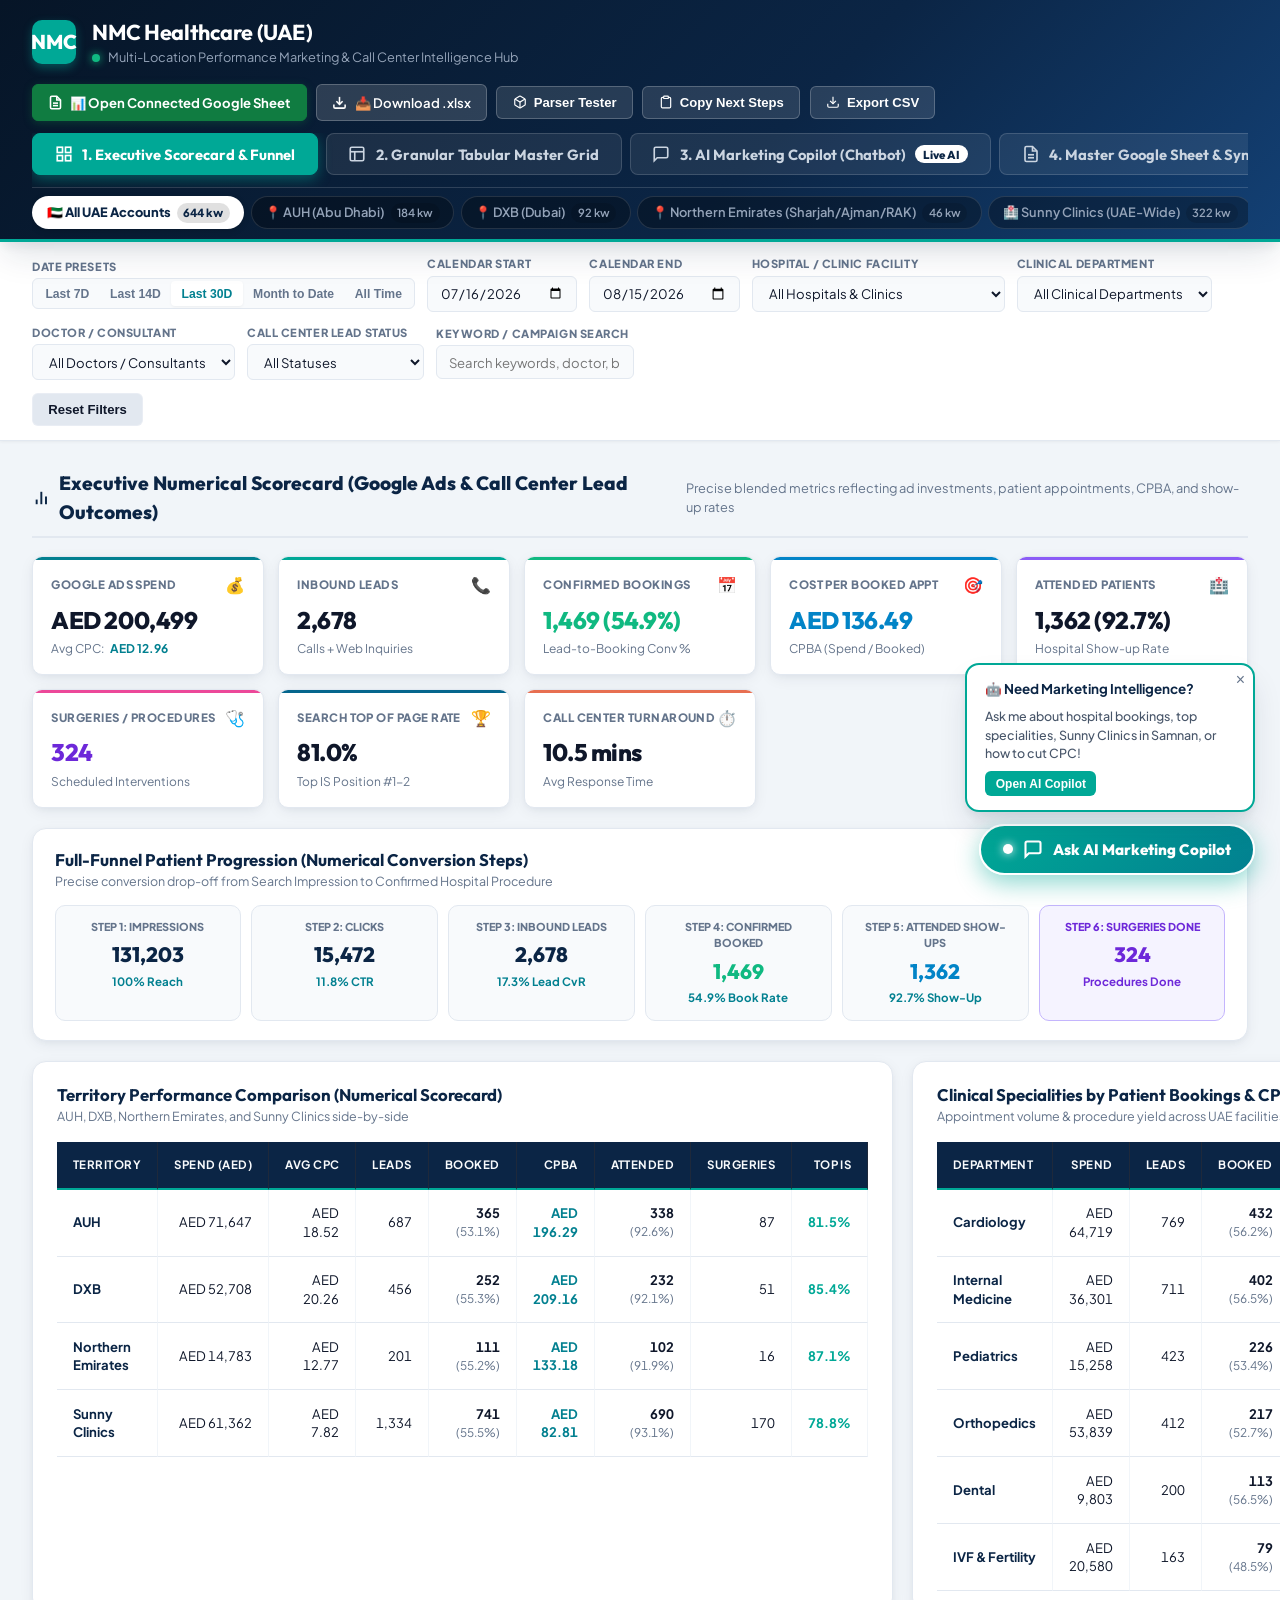
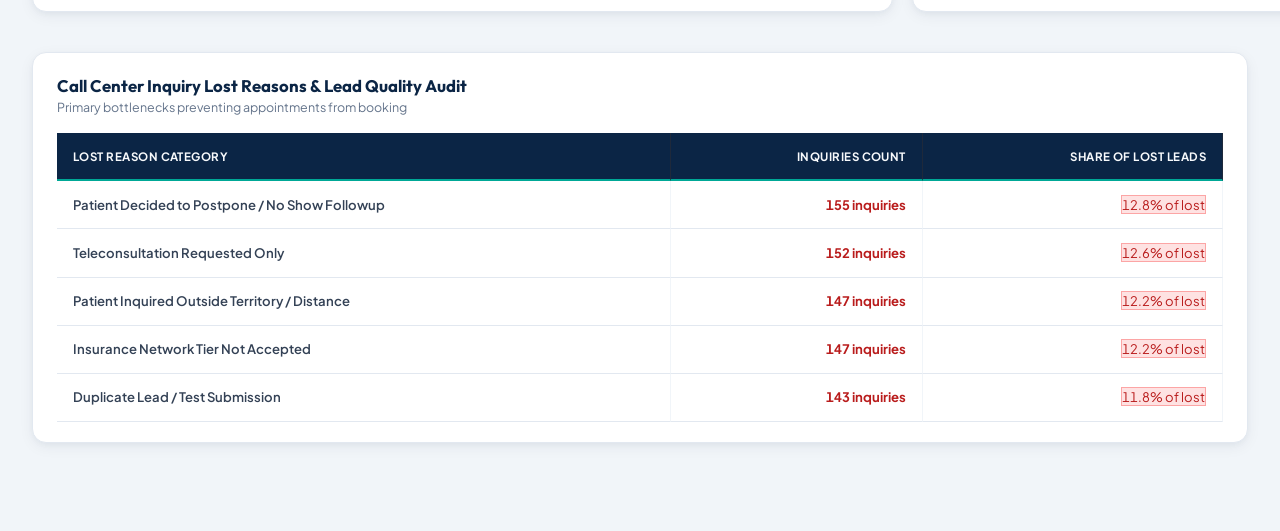
==== index.html @ 8ba11eaa "Initial commit: NMC Healthcare Performance Marketing & CRM Dashboard" ====
<!DOCTYPE html>
<html lang="en">
<head>
  <meta charset="UTF-8">
  <meta name="viewport" content="width=device-width, initial-scale=1.0">
  <title>NMC Healthcare (UAE) — Performance Marketing & Call Center Intelligence Hub</title>
  <meta name="description" content="Multi-location Performance Marketing & Call Center Intelligence Hub for NMC Hospitals & Sunny Clinics across UAE (AUH, DXB, Northern Emirates, Sunny Clinics).">
  
  <!-- CSS Stylesheet -->
  <link rel="stylesheet" href="styles.css">
</head>
<body>

  <!-- ==========================================================================
       Header & Master Tab Bar
       ========================================================================== -->
  <header class="app-header">
    <div class="header-top">
      <div class="brand-section">
        <div class="brand-logo-badge">NMC</div>
        <div class="brand-title-group">
          <h1>NMC Healthcare (UAE)</h1>
          <div class="brand-subtitle">
            <span class="live-indicator"></span> Multi-Location Performance Marketing & Call Center Intelligence Hub
          </div>
        </div>
      </div>

      <div class="header-actions">
        <!-- Direct Connected Real Google Sheet Link Button -->
        <a href="https://docs.google.com/spreadsheets/d/1WUlm0LJIHWykInkXuCyOmbeCFsEC2TF_RGChRGoXEt8/edit?gid=0#gid=0" target="_blank" class="btn-header sheets-btn" title="Open Your Connected Real Google Sheet on docs.google.com">
          <svg width="15" height="15" viewBox="0 0 24 24" fill="none" stroke="currentColor" stroke-width="2.5"><path d="M14 2H6a2 2 0 0 0-2 2v16a2 2 0 0 0 2 2h12a2 2 0 0 0 2-2V8z"></path><polyline points="14 2 14 8 20 8"></polyline><line x1="16" y1="13" x2="8" y2="13"></line><line x1="16" y1="17" x2="8" y2="17"></line></svg>
          📊 Open Connected Google Sheet
        </a>

        <!-- Download Master Sheet Template Button -->
        <a href="NMC_Hospital_Master_Template.xlsx" download="NMC_Hospital_Master_Template.xlsx" class="btn-header" style="background:rgba(255,255,255,0.15);" title="Download Pre-Formatted Excel/Google Sheet Master Template">
          <svg width="15" height="15" viewBox="0 0 24 24" fill="none" stroke="currentColor" stroke-width="2.5"><path d="M21 15v4a2 2 0 0 1-2 2H5a2 2 0 0 1-2-2v-4"></path><polyline points="7 10 12 15 17 10"></polyline><line x1="12" y1="15" x2="12" y2="3"></line></svg>
          📥 Download .xlsx
        </a>

        <button id="btnOpenParser" class="btn-header" title="Test automated extraction of Hospital Branch and Speciality from Campaign Names">
          <svg width="14" height="14" viewBox="0 0 24 24" fill="none" stroke="currentColor" stroke-width="2"><path d="M21 16V8a2 2 0 0 0-1-1.73l-7-4a2 2 0 0 0-2 0l-7 4A2 2 0 0 0 3 8v8a2 2 0 0 0 1 1.73l7 4a2 2 0 0 0 2 0l7-4A2 2 0 0 0 21 16z"></path><polyline points="3.27 6.96 12 12.01 20.73 6.96"></polyline><line x1="12" y1="22.08" x2="12" y2="12"></line></svg>
          Parser Tester
        </button>
        <button class="btn-header" onclick="APP.copyBulkActionPlan()" title="Copy all recommended Next Steps for Google Ads Editor / Bulk Sheet">
          <svg width="14" height="14" viewBox="0 0 24 24" fill="none" stroke="currentColor" stroke-width="2"><path d="M16 4h2a2 2 0 0 1 2 2v14a2 2 0 0 1-2 2H6a2 2 0 0 1-2-2V6a2 2 0 0 1 2-2h2"></path><rect x="8" y="2" width="8" height="4" rx="1" ry="1"></rect></svg>
          Copy Next Steps
        </button>
        <button class="btn-header" onclick="APP.exportFilteredKeywords()">
          <svg width="14" height="14" viewBox="0 0 24 24" fill="none" stroke="currentColor" stroke-width="2"><path d="M21 15v4a2 2 0 0 1-2 2H5a2 2 0 0 1-2-2v-4"></path><polyline points="7 10 12 15 17 10"></polyline><line x1="12" y1="15" x2="12" y2="3"></line></svg>
          Export CSV
        </button>
      </div>
    </div>

    <!-- PRIMARY APP VIEW TABS (Discrete High-Contrast Navigation) -->
    <div class="main-app-nav-tabs">
      <button class="main-tab-pill active" data-tab="overview">
        <svg width="18" height="18" viewBox="0 0 24 24" fill="none" stroke="currentColor" stroke-width="2.2"><rect x="3" y="3" width="7" height="7"></rect><rect x="14" y="3" width="7" height="7"></rect><rect x="14" y="14" width="7" height="7"></rect><rect x="3" y="14" width="7" height="7"></rect></svg>
        <span>1. Executive Scorecard & Funnel</span>
      </button>

      <button class="main-tab-pill" data-tab="tabular">
        <svg width="18" height="18" viewBox="0 0 24 24" fill="none" stroke="currentColor" stroke-width="2.2"><rect x="3" y="3" width="18" height="18" rx="2" ry="2"></rect><line x1="3" y1="9" x2="21" y2="9"></line><line x1="9" y1="21" x2="9" y2="9"></line></svg>
        <span>2. Granular Tabular Master Grid</span>
      </button>

      <button class="main-tab-pill" data-tab="chatbot">
        <svg width="18" height="18" viewBox="0 0 24 24" fill="none" stroke="currentColor" stroke-width="2.2"><path d="M21 15a2 2 0 0 1-2 2H7l-4 4V5a2 2 0 0 1 2-2h14a2 2 0 0 1 2 2z"></path></svg>
        <span>3. AI Marketing Copilot (Chatbot)</span>
        <span class="badge-pill-alert">Live AI</span>
      </button>

      <button class="main-tab-pill" data-tab="googlesheets">
        <svg width="18" height="18" viewBox="0 0 24 24" fill="none" stroke="currentColor" stroke-width="2.2"><path d="M14 2H6a2 2 0 0 0-2 2v16a2 2 0 0 0 2 2h12a2 2 0 0 0 2-2V8z"></path><polyline points="14 2 14 8 20 8"></polyline><line x1="16" y1="13" x2="8" y2="13"></line><line x1="16" y1="17" x2="8" y2="17"></line></svg>
        <span>4. Master Google Sheet & Sync Setup</span>
      </button>
    </div>

    <!-- Territory / Region Navigation Pills -->
    <div class="territory-nav-container">
      <div class="territory-tab active" data-territory="ALL">
        <span>🇦🇪 All UAE Accounts</span>
        <span class="badge-count" id="count-ALL">0 kw</span>
      </div>
      <div class="territory-tab" data-territory="AUH">
        <span>📍 AUH (Abu Dhabi)</span>
        <span class="badge-count" id="count-AUH">0 kw</span>
      </div>
      <div class="territory-tab" data-territory="DXB">
        <span>📍 DXB (Dubai)</span>
        <span class="badge-count" id="count-DXB">0 kw</span>
      </div>
      <div class="territory-tab" data-territory="Northern Emirates">
        <span>📍 Northern Emirates (Sharjah/Ajman/RAK)</span>
        <span class="badge-count" id="count-NorthernEmirates">0 kw</span>
      </div>
      <div class="territory-tab" data-territory="Sunny Clinics">
        <span>🏥 Sunny Clinics (UAE-Wide)</span>
        <span class="badge-count" id="count-SunnyClinics">0 kw</span>
      </div>
    </div>
  </header>

  <!-- ==========================================================================
       TOP FOLD: Healthcare Performance Filter Bar (Without Match Type)
       ========================================================================== -->
  <div class="controls-panel">
    <div class="filters-group">
      <!-- Date Presets & Calendar Range -->
      <div class="filter-item">
        <span class="filter-label">Date Presets</span>
        <div class="date-preset-group">
          <button class="date-preset-btn" data-preset="7d">Last 7D</button>
          <button class="date-preset-btn" data-preset="14d">Last 14D</button>
          <button class="date-preset-btn active" data-preset="30d">Last 30D</button>
          <button class="date-preset-btn" data-preset="mtd">Month to Date</button>
          <button class="date-preset-btn" data-preset="all">All Time</button>
        </div>
      </div>

      <div class="filter-item">
        <span class="filter-label">Calendar Start</span>
        <input type="date" id="filterStartDate" class="filter-input" style="min-width: 125px;">
      </div>

      <div class="filter-item">
        <span class="filter-label">Calendar End</span>
        <input type="date" id="filterEndDate" class="filter-input" style="min-width: 125px;">
      </div>

      <!-- Hospital Branch -->
      <div class="filter-item">
        <span class="filter-label">Hospital / Clinic Facility</span>
        <select id="filterBranch" class="filter-select">
          <option value="ALL">All Hospitals & Clinics</option>
        </select>
      </div>

      <!-- Department / Speciality -->
      <div class="filter-item">
        <span class="filter-label">Clinical Department</span>
        <select id="filterDepartment" class="filter-select">
          <option value="ALL">All Clinical Departments</option>
        </select>
      </div>

      <!-- Doctor / Consultant -->
      <div class="filter-item">
        <span class="filter-label">Doctor / Consultant</span>
        <select id="filterDoctor" class="filter-select">
          <option value="ALL">All Doctors / Consultants</option>
        </select>
      </div>

      <!-- Lead Status -->
      <div class="filter-item">
        <span class="filter-label">Call Center Lead Status</span>
        <select id="filterLeadStatus" class="filter-select" style="min-width: 120px;">
          <option value="ALL">All Statuses</option>
          <option value="Booked">Booked</option>
          <option value="Attended">Attended (Show-Up)</option>
          <option value="Surgery Scheduled">Surgery / Procedure</option>
          <option value="Not Booked">Not Booked (Lost)</option>
          <option value="Follow Up">Follow Up</option>
        </select>
      </div>

      <!-- Search Query -->
      <div class="filter-item">
        <span class="filter-label">Keyword / Campaign Search</span>
        <input type="text" id="filterSearch" class="filter-input" placeholder="Search keywords, doctor, branch..." style="min-width: 170px;">
      </div>
    </div>

    <div>
      <button id="btnResetFilters" class="btn-header" style="background:#e2e8f0; color:#0f172a;">
        Reset Filters
      </button>
    </div>
  </div>

  <!-- ==========================================================================
       MAIN CONTENT WRAPPER
       ========================================================================== -->
  <main class="main-wrapper">

    <!-- ==========================================================================
         TAB 1: Executive Scorecard & Funnel Overview (No Revenue)
         ========================================================================== -->
    <div id="view-overview" class="tab-view-content">

      <!-- Section Title -->
      <div class="section-divider-title" style="margin-top: 0.25rem;">
        <h2>
          <svg width="20" height="20" viewBox="0 0 24 24" fill="none" stroke="currentColor" stroke-width="2.5"><path d="M18 20V10"></path><path d="M12 20V4"></path><path d="M6 20v-6"></path></svg>
          Executive Numerical Scorecard (Google Ads & Call Center Lead Outcomes)
        </h2>
        <p>Precise blended metrics reflecting ad investments, patient appointments, CPBA, and show-up rates</p>
      </div>

      <!-- Top KPI Ribbon -->
      <section class="kpi-ribbon">
        <div class="kpi-card" style="--card-accent: #028090;">
          <div class="kpi-label-group">
            <span class="kpi-title">Google Ads Spend</span>
            <span>💰</span>
          </div>
          <div class="kpi-value" id="kpiSpend">AED 0</div>
          <div class="kpi-footer">
            <span>Avg CPC:</span> <span class="badge-highlight" id="kpiAvgCPC">AED 0.00</span>
          </div>
        </div>

        <div class="kpi-card" style="--card-accent: #00a896;">
          <div class="kpi-label-group">
            <span class="kpi-title">Inbound Leads</span>
            <span>📞</span>
          </div>
          <div class="kpi-value" id="kpiLeads">0</div>
          <div class="kpi-footer">
            <span>Calls + Web Inquiries</span>
          </div>
        </div>

        <div class="kpi-card" style="--card-accent: #10b981;">
          <div class="kpi-label-group">
            <span class="kpi-title">Confirmed Bookings</span>
            <span>📅</span>
          </div>
          <div class="kpi-value" id="kpiBooked" style="color:#10b981;">0 (0.0%)</div>
          <div class="kpi-footer">
            <span>Lead-to-Booking Conv %</span>
          </div>
        </div>

        <div class="kpi-card" style="--card-accent: #0284c7;">
          <div class="kpi-label-group">
            <span class="kpi-title">Cost Per Booked Appt</span>
            <span>🎯</span>
          </div>
          <div class="kpi-value" id="kpiCPBA" style="color:#0284c7;">AED 0.00</div>
          <div class="kpi-footer">
            <span>CPBA (Spend / Booked)</span>
          </div>
        </div>

        <div class="kpi-card" style="--card-accent: #8b5cf6;">
          <div class="kpi-label-group">
            <span class="kpi-title">Attended Patients</span>
            <span>🏥</span>
          </div>
          <div class="kpi-value" id="kpiAttended">0 (0.0%)</div>
          <div class="kpi-footer">
            <span>Hospital Show-up Rate</span>
          </div>
        </div>

        <div class="kpi-card" style="--card-accent: #ec4899;">
          <div class="kpi-label-group">
            <span class="kpi-title">Surgeries / Procedures</span>
            <span>🩺</span>
          </div>
          <div class="kpi-value" id="kpiSurgeries" style="color: #6d28d9;">0</div>
          <div class="kpi-footer">
            <span>Scheduled Interventions</span>
          </div>
        </div>

        <div class="kpi-card" style="--card-accent: #05668d;">
          <div class="kpi-label-group">
            <span class="kpi-title">Search Top of Page Rate</span>
            <span>🏆</span>
          </div>
          <div class="kpi-value" id="kpiTopIS">0.0%</div>
          <div class="kpi-footer">
            <span>Top IS Position #1-2</span>
          </div>
        </div>

        <div class="kpi-card" style="--card-accent: #e76f51;">
          <div class="kpi-label-group">
            <span class="kpi-title">Call Center Turnaround</span>
            <span>⏱️</span>
          </div>
          <div class="kpi-value" id="kpiRespTime" style="color: #0f172a;">0.0 mins</div>
          <div class="kpi-footer">
            <span>Avg Response Time</span>
          </div>
        </div>
      </section>

      <!-- Step Funnel Progression -->
      <div class="content-card" style="padding: 1.15rem 1.35rem; margin-bottom: 1.25rem;">
        <div class="card-header-row" style="margin-bottom: 0.85rem;">
          <div class="card-title-group">
            <h3>Full-Funnel Patient Progression (Numerical Conversion Steps)</h3>
            <p>Precise conversion drop-off from Search Impression to Confirmed Hospital Procedure</p>
          </div>
        </div>
        <div class="numerical-funnel-grid">
          <div class="funnel-step-box">
            <div class="funnel-step-num">Step 1: Impressions</div>
            <div class="funnel-step-val" id="funnelValImpr">0</div>
            <div class="funnel-step-sub" id="funnelSubImpr">100% Reach</div>
          </div>
          <div class="funnel-step-box">
            <div class="funnel-step-num">Step 2: Clicks</div>
            <div class="funnel-step-val" id="funnelValClicks">0</div>
            <div class="funnel-step-sub" id="funnelSubClicks">0.0% CTR</div>
          </div>
          <div class="funnel-step-box">
            <div class="funnel-step-num">Step 3: Inbound Leads</div>
            <div class="funnel-step-val" id="funnelValLeads">0</div>
            <div class="funnel-step-sub" id="funnelSubLeads">0.0% Lead CvR</div>
          </div>
          <div class="funnel-step-box">
            <div class="funnel-step-num">Step 4: Confirmed Booked</div>
            <div class="funnel-step-val" id="funnelValBooked" style="color:#10b981;">0</div>
            <div class="funnel-step-sub" id="funnelSubBooked">0.0% Book Rate</div>
          </div>
          <div class="funnel-step-box">
            <div class="funnel-step-num">Step 5: Attended Show-Ups</div>
            <div class="funnel-step-val" id="funnelValAttended" style="color:#0284c7;">0</div>
            <div class="funnel-step-sub" id="funnelSubAttended">0.0% Show-Up</div>
          </div>
          <div class="funnel-step-box" style="background:#f5f3ff; border-color:#c4b5fd;">
            <div class="funnel-step-num" style="color:#6d28d9;">Step 6: Surgeries Done</div>
            <div class="funnel-step-val" id="funnelValSurgeries" style="color:#6d28d9;">0</div>
            <div class="funnel-step-sub" id="funnelSubSurgeries" style="color:#6d28d9;">Procedures Done</div>
          </div>
        </div>
      </div>

      <!-- Regional & Speciality Matrix Tables -->
      <div class="grid-2">
        <div class="content-card">
          <div class="card-header-row">
            <div class="card-title-group">
              <h3>Territory Performance Comparison (Numerical Scorecard)</h3>
              <p>AUH, DXB, Northern Emirates, and Sunny Clinics side-by-side</p>
            </div>
          </div>
          <div class="table-wrapper">
            <table class="data-table">
              <thead>
                <tr>
                  <th>Territory</th>
                  <th class="cell-numeric">Spend (AED)</th>
                  <th class="cell-numeric">Avg CPC</th>
                  <th class="cell-numeric">Leads</th>
                  <th class="cell-numeric">Booked</th>
                  <th class="cell-numeric">CPBA</th>
                  <th class="cell-numeric">Attended</th>
                  <th class="cell-numeric">Surgeries</th>
                  <th class="cell-numeric">Top IS</th>
                </tr>
              </thead>
              <tbody id="tbodyRegionalMatrix"></tbody>
            </table>
          </div>
        </div>

        <div class="content-card">
          <div class="card-header-row">
            <div class="card-title-group">
              <h3>Clinical Specialities by Patient Bookings & CPBA</h3>
              <p>Appointment volume & procedure yield across UAE facilities</p>
            </div>
          </div>
          <div class="table-wrapper">
            <table class="data-table">
              <thead>
                <tr>
                  <th>Department</th>
                  <th class="cell-numeric">Spend</th>
                  <th class="cell-numeric">Leads</th>
                  <th class="cell-numeric">Booked</th>
                  <th class="cell-numeric">CPBA</th>
                  <th class="cell-numeric">Attended</th>
                  <th class="cell-numeric">Surgeries</th>
                </tr>
              </thead>
              <tbody id="tbodySpecialityMatrix"></tbody>
            </table>
          </div>
        </div>
      </div>

      <!-- Call Center Top Lost Reasons -->
      <div class="content-card" style="margin-bottom: 1.5rem;">
        <div class="card-header-row">
          <div class="card-title-group">
            <h3>Call Center Inquiry Lost Reasons & Lead Quality Audit</h3>
            <p>Primary bottlenecks preventing appointments from booking</p>
          </div>
        </div>
        <div class="table-wrapper">
          <table class="data-table">
            <thead>
              <tr>
                <th>Lost Reason Category</th>
                <th class="cell-numeric">Inquiries Count</th>
                <th class="cell-numeric">Share of Lost Leads</th>
              </tr>
            </thead>
            <tbody id="tbodyCallCenterSummary"></tbody>
          </table>
        </div>
      </div>

    </div>

    <!-- ==========================================================================
         TAB 2: Granular Tabular Master Grid (No Revenue)
         ========================================================================== -->
    <div id="view-tabular" class="tab-view-content" style="display:none;">

      <div class="section-divider-title" style="margin-top: 0.25rem;">
        <div>
          <h2>
            <svg width="20" height="20" viewBox="0 0 24 24" fill="none" stroke="currentColor" stroke-width="2.5"><rect x="3" y="3" width="18" height="18" rx="2" ry="2"></rect><line x1="3" y1="9" x2="21" y2="9"></line><line x1="9" y1="21" x2="9" y2="9"></line></svg>
            Granular Tabular Master Grid (Exhaustive Discrete Columns)
          </h2>
          <p>Full-width granular keyword data with frozen left columns, discrete campaign & ad group cells, and automated Next Steps</p>
        </div>

        <!-- View Level Selector -->
        <div style="display:flex; gap:0.35rem; background:#e2e8f0; padding:2px; border-radius:6px;">
          <button class="date-preset-btn view-level-btn active" data-level="keyword">Keyword Level</button>
          <button class="date-preset-btn view-level-btn" data-level="campaign">Campaign Level</button>
          <button class="date-preset-btn view-level-btn" data-level="branch">Hospital Facility Level</button>
          <button class="date-preset-btn view-level-btn" data-level="department">Speciality Level</button>
        </div>
      </div>

      <!-- Next Steps Quick Filter Pills -->
      <div class="next-step-pills-bar">
        <span style="font-size:0.75rem; font-weight:800; text-transform:uppercase; color:#64748b; margin-right:0.35rem;">Filter Action Directives:</span>
        <button class="step-pill active" data-step="ALL">
          <span>All Directives</span> <span id="pill-count-ALL">(0)</span>
        </button>
        <button class="step-pill" data-step="SCALE">
          <span style="color:#15803d;">🚀 Scale Budget (+25%)</span> <span id="pill-count-SCALE">(0)</span>
        </button>
        <button class="step-pill" data-step="BID_UP">
          <span style="color:#0369a1;">📈 Boost Max CPC (+15%)</span> <span id="pill-count-BID_UP">(0)</span>
        </button>
        <button class="step-pill" data-step="BID_DOWN">
          <span style="color:#b45309;">📉 Lower Max CPC (-20%)</span> <span id="pill-count-BID_DOWN">(0)</span>
        </button>
        <button class="step-pill" data-step="PAUSE">
          <span style="color:#b91c1c;">🛑 Pause Broad & Negative</span> <span id="pill-count-PAUSE">(0)</span>
        </button>
        <button class="step-pill" data-step="LANDING_PAGE">
          <span style="color:#c2410c;">⚡ Fix Landing Page & QS</span> <span id="pill-count-LANDING_PAGE">(0)</span>
        </button>
      </div>

      <!-- Freezed Sticky Master Table (Discrete Non-Overlapping Columns, No Revenue) -->
      <div class="table-freeze-container">
        <table class="data-table">
          <thead>
            <tr>
              <!-- Freezed Left Columns -->
              <th class="sticky-col-1" style="min-width: 250px;">Search Keyword / Term</th>
              <th class="sticky-col-2" style="min-width: 220px;">Hospital Facility</th>
              
              <!-- Core Clinical & Optimization Columns -->
              <th style="min-width: 170px;">Department</th>
              <th style="min-width: 300px; background: #0f172a; color: #38bdf8;">Next Step Optimization Directive</th>
              <th style="min-width: 260px;">Campaign Name</th>
              <th style="min-width: 200px;">Ad Group Name</th>
              
              <!-- Traffic Metrics -->
              <th class="cell-numeric">Impr.</th>
              <th class="cell-numeric">Clicks</th>
              <th class="cell-numeric">Avg CPC</th>
              <th class="cell-numeric">Spend (AED)</th>
              
              <!-- Conversions & CPA -->
              <th class="cell-numeric">Conv.</th>
              <th class="cell-numeric">CvR %</th>
              <th class="cell-numeric">CPA (AED)</th>
              
              <!-- Impression Share & Top of Page Rates -->
              <th class="cell-numeric" style="color: #38bdf8;">Search Top IS</th>
              <th class="cell-numeric">Search Abs Top</th>
              <th class="cell-numeric" style="color: #f87171;">Lost IS (Rank)</th>
              <th class="cell-numeric" style="color: #fbbf24;">Lost IS (Budget)</th>
              
              <!-- Call Center Patient Bookings & Outcomes -->
              <th class="cell-numeric" style="color: #4ade80;">Booked Appts</th>
              <th class="cell-numeric" style="color: #38bdf8;">CPBA (AED)</th>
              <th class="cell-numeric">Attended Show-Ups</th>
              <th class="cell-numeric" style="color: #c084fc;">Surgeries</th>
            </tr>
          </thead>
          <tbody id="tbodyExhaustiveAds"></tbody>
        </table>
      </div>

    </div>

    <!-- ==========================================================================
         TAB 3: AI Marketing Copilot (Chatbot Full Tab)
         ========================================================================== -->
    <div id="view-chatbot" class="tab-view-content" style="display:none;">
      <div class="chatbot-wrapper">
        <div class="chatbot-header">
          <div style="display:flex; align-items:center; gap:0.75rem;">
            <div style="background:#00a896; width:38px; height:38px; border-radius:8px; display:flex; align-items:center; justify-content:center; font-weight:800; color:#fff; font-size:1.1rem;">AI</div>
            <div>
              <h3 style="font-size:1.1rem; font-weight:700; color:#ffffff;">NMC Performance Marketing Copilot</h3>
              <p style="font-size:0.78rem; color:#94a3b8;">Real-time natural-language intelligence on campaigns, doctor bookings, and CPBA</p>
            </div>
          </div>
          <button class="btn-header" style="font-size:0.75rem;" onclick="NMC_CHATBOT.chatHistory=[]; NMC_CHATBOT.init(); APP.renderChatbot(); APP.renderFloatingChat();">Clear Chat History</button>
        </div>

        <div id="chatMessagesContainer" class="chatbot-messages-container"></div>

        <!-- Prompt Suggestions Chips -->
        <div class="chat-prompt-chips">
          <button class="chip-btn" data-query="Which clinical specialities have the highest confirmed bookings and lowest CPBA?">🏆 Top Specialities by Bookings</button>
          <button class="chip-btn" data-query="How is Sunny Clinics performing in Samnan?">🏥 Sunny Clinics in Samnan</button>
          <button class="chip-btn" data-query="What are our next steps to cut CPC by 25%?">🎯 How to Cut CPC</button>
          <button class="chip-btn" data-query="What is our call center show-up rate and lost reasons?">📞 Call Center & Show-Up Rate</button>
          <button class="chip-btn" data-query="Show Abu Dhabi (AUH) regional performance">📍 Abu Dhabi Performance</button>
          <button class="chip-btn" data-query="Which campaigns should we scale right now?">🚀 Campaigns to Scale</button>
        </div>

        <div class="chatbot-input-bar">
          <input type="text" id="chatbotInput" class="chatbot-input" placeholder="Ask anything (e.g. 'Which hospital has highest bookings?', 'Show Quality Score waste', 'How is Samnan clinic doing?')...">
          <button id="btnSendChat" class="btn-header primary" style="padding:0.75rem 1.5rem; font-size:0.9rem;">
            Ask AI Copilot
          </button>
        </div>
      </div>
    </div>

    <!-- ==========================================================================
         TAB 4: Master Google Sheet Setup & Automated In-Sheet Sync Button
         ========================================================================== -->
    <div id="view-googlesheets" class="tab-view-content" style="display:none;">
      
      <!-- Top Action Card: 1-Click Master Spreadsheet & Google Sheets Creator -->
      <div class="content-card" style="margin-bottom: 1.5rem; border: 2px solid #107c41; background: #ffffff;">
        <div class="card-header-row" style="margin-bottom: 1rem;">
          <div class="card-title-group">
            <div style="display:flex; align-items:center; gap:0.6rem;">
              <span style="font-size:1.6rem;">📊</span>
              <h3 style="color:#107c41; font-size:1.3rem;">Official NMC Google Sheet Master Integration Hub</h3>
            </div>
            <p style="font-size:0.85rem; color:#475569; margin-top:3px;">
              Pre-configured with Tab 1 (<code>Google_Ads_Data</code>), Tab 2 (<code>Call_Center_Leads</code> with your 14 columns), and in-sheet Sync macros.
            </p>
          </div>
          
          <div style="display:flex; gap:0.65rem; flex-wrap:wrap;">
            <!-- OPEN REAL GOOGLE SHEET ON DOCS.GOOGLE.COM -->
            <a href="https://docs.google.com/spreadsheets/d/1WUlm0LJIHWykInkXuCyOmbeCFsEC2TF_RGChRGoXEt8/edit?gid=0#gid=0" target="_blank" class="btn-header sheets-btn" style="padding:0.75rem 1.4rem; font-size:0.95rem; font-weight:800; box-shadow:0 3px 12px rgba(16,124,65,0.4);">
              🚀 1. Open Official Google Sheet (docs.google.com)
            </a>

            <!-- Download Pre-Built .XLSX File -->
            <a href="NMC_Hospital_Master_Template.xlsx" download="NMC_Hospital_Master_Template.xlsx" class="btn-header" style="background:#0b2545; color:#fff; font-weight:700; padding:0.75rem 1.25rem;">
              📥 2. Download Excel Template (.xlsx)
            </a>

            <!-- Open Blank Google Sheet via sheets.new -->
            <a href="https://sheets.new" target="_blank" class="btn-header" style="background:#028090; color:#fff; font-weight:700; padding:0.75rem 1.25rem;">
              📂 3. Open sheets.new
            </a>
          </div>
        </div>

        <!-- 3-Step Simple Setup Instructions -->
        <div style="display:grid; grid-template-columns: repeat(3, 1fr); gap:1rem; margin-bottom:1.5rem;">
          
          <div style="background:#f8fafc; border:1px solid #e2e8f0; border-radius:10px; padding:1.25rem;">
            <div style="font-family:var(--font-heading); font-weight:800; font-size:1.05rem; color:#028090; margin-bottom:0.4rem;">
              Step 1: Open Master Sheet
            </div>
            <p style="font-size:0.82rem; color:#475569; line-height:1.5;">
              Download the <strong><code>NMC_Hospital_Master_Template.xlsx</code></strong> above and open it in Google Sheets (or upload to Google Drive). Both tabs (<code>Google_Ads_Data</code> and <code>Call_Center_Leads</code>) are pre-formatted.
            </p>
          </div>

          <div style="background:#f8fafc; border:1px solid #e2e8f0; border-radius:10px; padding:1.25rem;">
            <div style="font-family:var(--font-heading); font-weight:800; font-size:1.05rem; color:#00a896; margin-bottom:0.4rem;">
              Step 2: Add In-Sheet Sync Button
            </div>
            <p style="font-size:0.82rem; color:#475569; line-height:1.5;">
              In your Google Sheet, go to <strong>Extensions > Apps Script</strong>. Paste the 1-click sync script below. A <strong><code>🚀 NMC Sync</code></strong> button will appear directly inside your Google Sheet!
            </p>
          </div>

          <div style="background:#f8fafc; border:1px solid #e2e8f0; border-radius:10px; padding:1.25rem;">
            <div style="font-family:var(--font-heading); font-weight:800; font-size:1.05rem; color:#10b981; margin-bottom:0.4rem;">
              Step 3: Paste Data & Click Sync
            </div>
            <p style="font-size:0.82rem; color:#475569; line-height:1.5;">
              Whenever you paste new Google Ads or Call Center leads into your Google Sheet, just click <strong><code>🚀 NMC Sync > 🔄 Sync Data to Dashboard</code></strong> directly on the Google Sheet.
            </p>
          </div>

        </div>

        <!-- In-Sheet Sync Button Google Apps Script Code -->
        <div style="background:#0b2545; color:#f8fafc; border-radius:12px; padding:1.25rem 1.5rem; margin-bottom:1.5rem;">
          <div style="display:flex; justify-content:space-between; align-items:center; margin-bottom:0.75rem;">
            <div>
              <span style="font-family:var(--font-heading); font-weight:800; font-size:1rem; color:#38bdf8;">
                💻 1-Click Google Sheet Auto-Setup & Sync Script:
              </span>
              <p style="font-size:0.76rem; color:#94a3b8;">
                Paste into <strong>Extensions > Apps Script</strong> on your Google Sheet, then click <strong>Run</strong> on <code>setupAllTabsAndColumns</code> to auto-build both tabs with all 27+14 columns!
              </p>
            </div>
            <button class="btn-header" style="background:#00a896; border-color:#00a896; color:#ffffff; font-weight:700; padding:0.45rem 1rem;" onclick="navigator.clipboard.writeText(`function onOpen() {
  SpreadsheetApp.getUi().createMenu('🚀 NMC Sync')
    .addItem('✨ 1. Setup All Tabs & Columns', 'setupAllTabsAndColumns')
    .addItem('🔄 2. Sync Data to Dashboard', 'syncDataToDashboard')
    .addToUi();
}

function setupAllTabsAndColumns() {
  const ss = SpreadsheetApp.getActiveSpreadsheet();

  // Rename Google Spreadsheet Title
  try { ss.rename('NMC Healthcare (UAE) — Master Marketing & Call Center CRM Data'); } catch(e){}

  // Tab 1: Google_Ads_Data (27 Columns)
  let adsSheet = ss.getSheetByName('Google_Ads_Data') || ss.insertSheet('Google_Ads_Data', 0);
  const adsHeaders = [
    'Date', 'Campaign_Name', 'Ad_Account', 'Ad_Group_Name', 'Keyword', 'Match_Type',
    'Quality_Score', 'Expected_CTR', 'Ad_Relevance', 'Landing_Page_Exp',
    'Impressions', 'Clicks', 'CTR', 'Avg_CPC', 'Cost', 'Conversions', 'Cost_Per_Conv', 'Conv_Rate',
    'Search_Impr_Share', 'Search_Top_IS', 'Search_Abs_Top_IS', 'Search_Lost_IS_Budget', 'Search_Lost_IS_Rank',
    'Campaign_Type', 'Campaign_Status', 'Device', 'Phone_Calls'
  ];
  adsSheet.getRange(1, 1, 1, adsHeaders.length).setValues([adsHeaders]);
  adsSheet.getRange(1, 1, 1, adsHeaders.length).setBackground('#0b2545').setFontColor('#ffffff').setFontWeight('bold');
  adsSheet.setFrozenRows(1);

  // Tab 2: Call_Center_Leads (Your 14 CRM Columns)
  let leadsSheet = ss.getSheetByName('Call_Center_Leads') || ss.insertSheet('Call_Center_Leads', 1);
  const leadsHeaders = [
    'ID', 'Status', 'Patient', 'Phone', 'Email', 'Doctor', 'Branch', 'Department',
    'Lead priority', 'Appointment Date', 'Appointment Time', 'Handled By', 'Response Time', 'Created At'
  ];
  leadsSheet.getRange(1, 1, 1, leadsHeaders.length).setValues([leadsHeaders]);
  leadsSheet.getRange(1, 1, 1, leadsHeaders.length).setBackground('#00a896').setFontColor('#ffffff').setFontWeight('bold');
  leadsSheet.setFrozenRows(1);

  // Delete extra empty Sheet1
  const defaultSheet = ss.getSheetByName('Sheet1');
  if (defaultSheet && ss.getSheets().length > 1) { try { ss.deleteSheet(defaultSheet); } catch(e){} }

  SpreadsheetApp.getUi().alert('🎉 Setup Complete!\n\n• Spreadsheet Renamed\n• Tab 1: Google_Ads_Data (27 cols)\n• Tab 2: Call_Center_Leads (14 cols)\n• Ready for Sync!');
}

function syncDataToDashboard() {
  const ss = SpreadsheetApp.getActiveSpreadsheet();
  const adsSheet = ss.getSheetByName('Google_Ads_Data');
  const leadsSheet = ss.getSheetByName('Call_Center_Leads');
  if (!adsSheet || !leadsSheet) {
    return SpreadsheetApp.getUi().alert('Error: Run setupAllTabsAndColumns first.');
  }
  const adsData = adsSheet.getDataRange().getValues();
  const leadsData = leadsSheet.getDataRange().getValues();
  SpreadsheetApp.getUi().alert('✅ Verified ' + (adsData.length - 1) + ' Ads rows and ' + (leadsData.length - 1) + ' Leads ready for NMC Dashboard!');
}`); alert('Copied 1-Click Auto-Setup & Sync Script to Clipboard!');">
              📋 Copy Full Setup Script
            </button>
          </div>

          <pre style="background:#061527; padding:1rem; border-radius:8px; font-family:var(--font-mono); font-size:0.78rem; color:#e2e8f0; overflow-x:auto; line-height:1.45;">
function onOpen() {
  SpreadsheetApp.getUi().createMenu('🚀 NMC Sync')
    .addItem('✨ 1. Setup All Tabs & Columns', 'setupAllTabsAndColumns')
    .addItem('🔄 2. Sync Data to Dashboard', 'syncDataToDashboard')
    .addToUi();
}

function setupAllTabsAndColumns() {
  const ss = SpreadsheetApp.getActiveSpreadsheet();
  // Tab 1: Google_Ads_Data (27 Columns)
  let adsSheet = ss.getSheetByName('Google_Ads_Data') || ss.insertSheet('Google_Ads_Data', 0);
  const adsHeaders = ['Date','Campaign_Name','Ad_Account','Ad_Group_Name','Keyword','Match_Type','Quality_Score','Expected_CTR','Ad_Relevance','Landing_Page_Exp','Impressions','Clicks','CTR','Avg_CPC','Cost','Conversions','Cost_Per_Conv','Conv_Rate','Search_Impr_Share','Search_Top_IS','Search_Abs_Top_IS','Search_Lost_IS_Budget','Search_Lost_IS_Rank','Campaign_Type','Campaign_Status','Device','Phone_Calls'];
  adsSheet.getRange(1, 1, 1, adsHeaders.length).setValues([adsHeaders]).setBackground('#0b2545').setFontColor('#ffffff').setFontWeight('bold');
  adsSheet.setFrozenRows(1);

  // Tab 2: Call_Center_Leads (Your 14 CRM Columns)
  let leadsSheet = ss.getSheetByName('Call_Center_Leads') || ss.insertSheet('Call_Center_Leads', 1);
  const leadsHeaders = ['ID','Status','Patient','Phone','Email','Doctor','Branch','Department','Lead priority','Appointment Date','Appointment Time','Handled By','Response Time','Created At'];
  leadsSheet.getRange(1, 1, 1, leadsHeaders.length).setValues([leadsHeaders]).setBackground('#00a896').setFontColor('#ffffff').setFontWeight('bold');
  leadsSheet.setFrozenRows(1);
}</pre>
        </div>

        <!-- Real Google Sheet (docs.google.com) Live URL Connector -->
        <div style="background:#f0fdf4; border:2px solid #86efac; border-radius:12px; padding:1.5rem; margin-bottom:1.5rem;">
          <div style="display:flex; justify-content:space-between; align-items:flex-start; margin-bottom:0.75rem;">
            <div>
              <div style="display:flex; align-items:center; gap:0.5rem;">
                <span style="font-size:1.4rem;">🌐</span>
                <h4 style="color:#166534; font-weight:800; font-size:1.1rem; margin:0;">
                  Live Google Sheet (docs.google.com) Direct Streaming Connector
                </h4>
              </div>
              <p style="font-size:0.84rem; color:#15803d; margin-top:4px;">
                Connect any real Google Sheet hosted on <code>docs.google.com/spreadsheets/d/...</code>. The dashboard will directly stream live rows from both tabs (<code>Google_Ads_Data</code> and <code>Call_Center_Leads</code>)!
              </p>
            </div>
            <a href="https://sheets.new" target="_blank" class="btn-header" style="background:#166534; color:#ffffff; font-weight:700; padding:0.5rem 1rem; font-size:0.82rem;">
              ➕ Open sheets.new
            </a>
          </div>

          <div style="display:flex; gap:0.6rem; flex-wrap:wrap; margin-top:0.75rem;">
            <input type="text" id="inputSheetUrl" class="filter-input" style="flex:1; min-width:320px; font-family:var(--font-mono); font-size:0.84rem; padding:0.65rem 0.85rem; border:1.5px solid #86efac;" value="https://docs.google.com/spreadsheets/d/1WUlm0LJIHWykInkXuCyOmbeCFsEC2TF_RGChRGoXEt8/edit?gid=0#gid=0" placeholder="https://docs.google.com/spreadsheets/d/1WUlm0LJIHWykInkXuCyOmbeCFsEC2TF_RGChRGoXEt8/edit?gid=0#gid=0">
            <button id="btnSyncSheetUrl" class="btn-header sheets-btn" style="padding:0.65rem 1.4rem; font-weight:800; font-size:0.88rem; box-shadow:0 3px 10px rgba(16,124,65,0.3);">
              🔗 Connect & Stream Real Google Sheet
            </button>
          </div>

          <div style="font-size:0.76rem; color:#166534; margin-top:0.6rem;">
            💡 <em>Setup Requirement: Ensure your Google Sheet is set to <strong>"Anyone with the link can view"</strong> (File > Share > Anyone with link).</em>
          </div>
        </div>

        <!-- Embedded Interactive Google Sheet App -->
        <div style="margin-top:1.5rem;">
          <div style="display:flex; justify-content:space-between; align-items:center; margin-bottom:0.6rem;">
            <div>
              <h4 style="font-size:1.1rem; color:#0b2545; font-weight:800;">
                📊 Fast In-Dashboard Spreadsheet Workspace:
              </h4>
              <p style="font-size:0.78rem; color:#64748b;">
                Switch between tabs below, paste up to 1 Lakh rows, and click <strong>"SYNC DATA TO DASHBOARD"</strong>.
              </p>
            </div>
            <a href="sheet.html" target="_blank" class="btn-header sheets-btn" style="font-size:0.8rem; padding:0.45rem 1rem;">
              ↗ Open in Full Screen Tab
            </a>
          </div>
          <iframe src="sheet.html" style="width:100%; height:620px; border:2px solid #cbd5e1; border-radius:12px; box-shadow:var(--shadow-card);"></iframe>
        </div>

      </div>

    </div>

  </main>

  <!-- ==========================================================================
       ALWAYS-VISIBLE FLOATING AI MARKETING COPILOT WIDGET
       ========================================================================== -->
  <div class="floating-copilot-container">
    
    <!-- Proactive Greeting Callout Bubble -->
    <div id="copilotCalloutBubble" class="copilot-callout-bubble">
      <button class="copilot-callout-close" onclick="document.getElementById('copilotCalloutBubble').style.display='none';">&times;</button>
      <div>🤖 <strong>Need Marketing Intelligence?</strong></div>
      <div style="font-size:0.78rem; color:#475569; font-weight:500;">Ask me about hospital bookings, top specialities, Sunny Clinics in Samnan, or how to cut CPC!</div>
      <button class="copilot-callout-btn" onclick="APP.toggleFloatingChat()">Open AI Copilot</button>
    </div>

    <!-- Floating Interactive Chat Window Popup -->
    <div id="floatingChatWindow" class="floating-chat-window">
      <div class="floating-chat-header">
        <div style="display:flex; align-items:center; gap:0.6rem;">
          <div style="background:#00a896; width:28px; height:28px; border-radius:6px; display:flex; align-items:center; justify-content:center; font-weight:800; font-size:0.85rem; color:#fff;">AI</div>
          <div>
            <div style="font-weight:700; font-size:0.92rem; color:#fff;">NMC Marketing Copilot</div>
            <div style="font-size:0.7rem; color:#94a3b8;">Real-Time Performance Intelligence</div>
          </div>
        </div>
        <button style="background:none; border:none; color:#fff; font-size:1.3rem; cursor:pointer;" onclick="APP.toggleFloatingChat()">&times;</button>
      </div>

      <!-- Quick Prompt Chips in Floating Widget -->
      <div style="display:flex; gap:0.35rem; padding:0.5rem 0.75rem; background:#fff; border-bottom:1px solid #e2e8f0; overflow-x:auto;">
        <button class="chip-btn" data-query="Which clinical specialities have the highest confirmed bookings and lowest CPBA?">🏆 Top Bookings</button>
        <button class="chip-btn" data-query="How is Sunny Clinics performing in Samnan?">🏥 Samnan</button>
        <button class="chip-btn" data-query="What are our next steps to cut CPC by 25%?">🎯 Cut CPC</button>
      </div>

      <div id="floatingChatBody" class="floating-chat-body"></div>

      <div class="floating-chat-footer">
        <input type="text" id="floatChatbotInput" class="chatbot-input" style="padding:0.55rem 0.85rem; font-size:0.84rem;" placeholder="Ask anything about campaigns, doctors, CPBA...">
        <button id="btnFloatSendChat" class="btn-header primary" style="padding:0.55rem 0.95rem; font-size:0.8rem;">
          Ask
        </button>
      </div>
    </div>

    <!-- Main Floating AI Launcher Pill -->
    <button class="floating-copilot-btn" onclick="APP.toggleFloatingChat()">
      <span class="copilot-pulse-dot"></span>
      <svg width="20" height="20" viewBox="0 0 24 24" fill="none" stroke="currentColor" stroke-width="2.5"><path d="M21 15a2 2 0 0 1-2 2H7l-4 4V5a2 2 0 0 1 2-2h14a2 2 0 0 1 2 2z"></path></svg>
      <span>Ask AI Marketing Copilot</span>
    </button>
  </div>

  <!-- ==========================================================================
       MODAL 1: Granular Row Drilldown Inspector
       ========================================================================== -->
  <div id="modalInspector" class="modal-backdrop">
    <div class="modal-box" style="max-width: 1000px;">
      <div class="modal-header">
        <div>
          <h2 id="inspectTitle" style="font-size:1.25rem; color:#0b2545;">Keyword Inspector</h2>
          <p id="inspectSubtitle" style="font-size:0.8rem; color:#64748b; margin-top:2px;">Facility • Department</p>
        </div>
        <button class="modal-close">&times;</button>
      </div>

      <!-- Action Directive Banner -->
      <div style="background:#f0f9ff; border:1px solid #bae6fd; border-radius:8px; padding:1rem; margin-bottom:1.25rem; display:flex; justify-content:space-between; align-items:center;">
        <div>
          <div id="inspectActionBadge" style="margin-bottom:0.25rem;"></div>
          <div id="inspectDirective" style="font-size:0.85rem; color:#0369a1; font-weight:600;"></div>
        </div>
      </div>

      <!-- KPI Summary Cards -->
      <div class="kpi-ribbon" style="grid-template-columns: repeat(auto-fit, minmax(150px, 1fr)); margin-bottom:1.25rem;">
        <div class="kpi-card" style="padding:0.75rem 1rem;">
          <div class="kpi-title" style="font-size:0.7rem;">Quality Score</div>
          <div class="kpi-value" id="inspectQS" style="font-size:1.2rem; color:#00a896;">8/10</div>
        </div>
        <div class="kpi-card" style="padding:0.75rem 1rem;">
          <div class="kpi-title" style="font-size:0.7rem;">Spend</div>
          <div class="kpi-value" id="inspectSpend" style="font-size:1.2rem;">AED 0</div>
        </div>
        <div class="kpi-card" style="padding:0.75rem 1rem;">
          <div class="kpi-title" style="font-size:0.7rem;">Google Conv</div>
          <div class="kpi-value" id="inspectConv" style="font-size:1.2rem;">0</div>
        </div>
        <div class="kpi-card" style="padding:0.75rem 1rem;">
          <div class="kpi-title" style="font-size:0.7rem;">Booked Appts</div>
          <div class="kpi-value" id="inspectBooked" style="font-size:1.2rem; color:#10b981;">0</div>
        </div>
        <div class="kpi-card" style="padding:0.75rem 1rem;">
          <div class="kpi-title" style="font-size:0.7rem;">CPBA</div>
          <div class="kpi-value" id="inspectCPBA" style="font-size:1.2rem; color:#0284c7;">AED 0.00</div>
        </div>
        <div class="kpi-card" style="padding:0.75rem 1rem;">
          <div class="kpi-title" style="font-size:0.7rem;">Attended Show-Ups</div>
          <div class="kpi-value" id="inspectAttended" style="font-size:1.2rem; color:#0b2545;">0</div>
        </div>
      </div>

      <!-- QS Components Breakdown -->
      <div style="background:#f8fafc; border:1px solid #e2e8f0; border-radius:8px; padding:1rem; margin-bottom:1.25rem;">
        <h4 style="font-size:0.85rem; color:#0b2545; margin-bottom:0.6rem; font-weight:700;">Google Ads Quality Score Diagnostics:</h4>
        <div style="display:grid; grid-template-columns: repeat(3, 1fr); gap:0.75rem; font-size:0.8rem;">
          <div>Expected CTR: <strong id="inspectExpCtr">Average</strong></div>
          <div>Ad Relevance: <strong id="inspectAdRel">Above average</strong></div>
          <div>Landing Page Experience: <strong id="inspectLpExp">Above average</strong></div>
        </div>
      </div>

      <!-- Matched Call Center Leads -->
      <h4 style="font-size:0.9rem; color:#0b2545; margin-bottom:0.6rem; font-weight:700;">Matched Call Center Patient Inquiries:</h4>
      <div class="table-wrapper">
        <table class="data-table">
          <thead>
            <tr>
              <th>Lead ID</th>
              <th>Patient</th>
              <th>Doctor</th>
              <th>Status</th>
              <th>Appointment Slot</th>
              <th>Response Time</th>
              <th>Lost Reason</th>
            </tr>
          </thead>
          <tbody id="inspectLeadsTbody"></tbody>
        </table>
      </div>
    </div>
  </div>

  <!-- ==========================================================================
       MODAL 2: Campaign Name Semantic Parser Live Tester
       ========================================================================== -->
  <div id="modalParser" class="modal-backdrop">
    <div class="modal-box">
      <div class="modal-header">
        <h2>Campaign Name Semantic Parser Live Tester</h2>
        <button class="modal-close">&times;</button>
      </div>
      <p style="font-size: 0.85rem; color: #64748b; margin-bottom: 1.25rem;">
        Test how the system automatically extracts <strong>Ad Account / Territory</strong>, <strong>Hospital / Clinic Branch</strong>, and <strong>Clinical Speciality</strong> directly from raw campaign names like <code>Alo_NMC_Search_Internal Medicine_Center_Samnan_Sun</code>.
      </p>

      <div style="margin-bottom: 1.25rem;">
        <label style="font-size: 0.75rem; font-weight:700; text-transform:uppercase; color:#64748b; display:block; margin-bottom:0.35rem;">Enter Sample Campaign Name:</label>
        <input type="text" id="parserTestInput" class="filter-input" style="width:100%; font-size:0.95rem;" value="Alo_NMC_Search_Internal Medicine_Center_Samnan_Sun">
      </div>

      <div style="display:flex; gap:0.5rem; margin-bottom:1.25rem; flex-wrap:wrap;">
        <button class="date-preset-btn active" onclick="document.getElementById('parserTestInput').value='Alo_NMC_Search_Internal Medicine_Center_Samnan_Sun'; document.getElementById('btnRunParserTest').click();">Sample Sunny Samnan</button>
        <button class="date-preset-btn active" onclick="document.getElementById('parserTestInput').value='Alo_NMC_Search_Orthopedics_Specialty_AlNahda_DXB'; document.getElementById('btnRunParserTest').click();">Sample Dubai Ortho</button>
        <button class="date-preset-btn active" onclick="document.getElementById('parserTestInput').value='Alo_NMC_Search_Cardiology_Royal_Khalifa_AUH'; document.getElementById('btnRunParserTest').click();">Sample Abu Dhabi Cardio</button>
        <button class="date-preset-btn active" onclick="document.getElementById('parserTestInput').value='Alo_NMC_Search_Cardiology_Royal_Sharjah_SHJ'; document.getElementById('btnRunParserTest').click();">Sample Sharjah Cardio</button>
      </div>

      <button id="btnRunParserTest" class="btn-header primary" style="width:100%; margin-bottom:1.25rem;">
        Parse Campaign Name
      </button>

      <div style="background:#f8fafc; border:1px solid #e2e8f0; border-radius:8px; padding:1.25rem;">
        <h4 style="font-size:0.85rem; color:#0b2545; margin-bottom:0.75rem; font-weight:700;">Extraction Output:</h4>
        <div id="parserResultBox" style="font-size:0.88rem;">
          <div>Type or click a sample above to test.</div>
        </div>
      </div>
    </div>
  </div>

  <!-- Application Scripts -->
  <script src="js/parser.js"></script>
  <script src="js/data-store.js"></script>
  <script src="js/analytics.js"></script>
  <script src="js/chatbot.js"></script>
  <script src="js/app.js"></script>
</body>
</html>
---- styles.css ----
/* ==========================================================================
   NMC HEALTHCARE (UAE) — EXECUTIVE PERFORMANCE & AI INTELLIGENCE DASHBOARD
   Enterprise Tabular Design System (No Text Overlap, High-Definition Styling)
   ========================================================================== */

@import url('https://fonts.googleapis.com/css2?family=Plus+Jakarta+Sans:wght@400;500;600;700;800&family=Outfit:wght@500;600;700;800&family=JetBrains+Mono:wght@400;500;600&display=swap');

:root {
  /* Medical Brand Palette */
  --nmc-primary: #00a896;
  --nmc-primary-dark: #028090;
  --nmc-primary-light: #e6f6f4;
  --nmc-navy: #0b2545;
  --nmc-navy-dark: #061527;
  --nmc-navy-light: #134074;
  
  /* Canvas & Containers */
  --bg-app: #f1f5f9;
  --bg-card: #ffffff;
  --bg-card-subtle: #f8fafc;
  --bg-hover: #f1f5f9;
  
  /* Typography & Borders */
  --text-main: #0f172a;
  --text-muted: #64748b;
  --text-light: #94a3b8;
  --border-light: #e2e8f0;
  --border-card: #cbd5e1;

  /* Status Colors */
  --color-success: #10b981;
  --color-success-bg: #ecfdf5;
  --color-warning: #f59e0b;
  --color-warning-bg: #fffbeb;
  --color-danger: #ef4444;
  --color-danger-bg: #fef2f2;
  --color-info: #0284c7;
  --color-info-bg: #f0f9ff;

  /* Shadows */
  --shadow-sm: 0 1px 3px rgba(0, 0, 0, 0.05);
  --shadow-card: 0 4px 16px -2px rgba(11, 37, 69, 0.08), 0 2px 6px -1px rgba(11, 37, 69, 0.04);
  --shadow-lg: 0 16px 32px -4px rgba(11, 37, 69, 0.12), 0 6px 12px -2px rgba(11, 37, 69, 0.08);

  /* Radii */
  --radius-sm: 6px;
  --radius-md: 10px;
  --radius-lg: 14px;
  --radius-xl: 20px;
  
  /* Fonts */
  --font-heading: 'Outfit', -apple-system, BlinkMacSystemFont, sans-serif;
  --font-body: 'Plus Jakarta Sans', -apple-system, BlinkMacSystemFont, sans-serif;
  --font-mono: 'JetBrains Mono', monospace;
}

* {
  box-sizing: border-box;
  margin: 0;
  padding: 0;
}

body {
  font-family: var(--font-body);
  background-color: var(--bg-app);
  color: var(--text-main);
  line-height: 1.5;
  -webkit-font-smoothing: antialiased;
  min-height: 100vh;
}

/* ==========================================================================
   Header & Sticky Navigation Bar
   ========================================================================== */
.app-header {
  background: linear-gradient(135deg, var(--nmc-navy-dark) 0%, var(--nmc-navy) 60%, var(--nmc-navy-light) 100%);
  color: #ffffff;
  padding: 1rem 2rem 0;
  border-bottom: 3px solid var(--nmc-primary);
  box-shadow: var(--shadow-lg);
  position: sticky;
  top: 0;
  z-index: 100;
}

.header-top {
  display: flex;
  justify-content: space-between;
  align-items: center;
  flex-wrap: wrap;
  gap: 1rem;
  margin-bottom: 0.75rem;
}

.brand-section {
  display: flex;
  align-items: center;
  gap: 1rem;
}

.brand-logo-badge {
  background: var(--nmc-primary);
  width: 44px;
  height: 44px;
  border-radius: var(--radius-md);
  display: flex;
  align-items: center;
  justify-content: center;
  font-family: var(--font-heading);
  font-weight: 800;
  font-size: 1.25rem;
  color: #ffffff;
  box-shadow: 0 4px 10px rgba(0, 168, 150, 0.4);
}

.brand-title-group h1 {
  font-family: var(--font-heading);
  font-size: 1.35rem;
  font-weight: 700;
  letter-spacing: -0.02em;
  color: #ffffff;
}

.brand-subtitle {
  font-size: 0.8rem;
  color: #94a3b8;
  display: flex;
  align-items: center;
  gap: 0.5rem;
}

.live-indicator {
  display: inline-block;
  width: 8px;
  height: 8px;
  background-color: var(--color-success);
  border-radius: 50%;
  box-shadow: 0 0 8px var(--color-success);
}

.header-actions {
  display: flex;
  align-items: center;
  gap: 0.6rem;
  flex-wrap: wrap;
}

.btn-header {
  background: rgba(255, 255, 255, 0.12);
  border: 1px solid rgba(255, 255, 255, 0.22);
  color: #ffffff;
  padding: 0.5rem 0.95rem;
  border-radius: var(--radius-sm);
  font-size: 0.82rem;
  font-weight: 600;
  cursor: pointer;
  display: inline-flex;
  align-items: center;
  gap: 0.45rem;
  transition: all 0.2s ease;
  text-decoration: none;
}

.btn-header:hover {
  background: rgba(255, 255, 255, 0.22);
  border-color: rgba(255, 255, 255, 0.4);
}

.btn-header.primary {
  background: var(--nmc-primary);
  border-color: var(--nmc-primary);
  color: #ffffff;
}

.btn-header.primary:hover {
  background: #008f80;
}

.btn-header.sheets-btn {
  background: #107c41;
  border-color: #107c41;
  color: #ffffff;
  font-weight: 700;
  box-shadow: 0 2px 8px rgba(16, 124, 65, 0.35);
}

.btn-header.sheets-btn:hover {
  background: #0b6132;
}

/* ==========================================================================
   Top Main App Tabs (Clean & Prominent)
   ========================================================================== */
.main-app-nav-tabs {
  display: flex;
  gap: 0.5rem;
  overflow-x: auto;
  padding-bottom: 0.75rem;
  border-bottom: 1px solid rgba(255, 255, 255, 0.15);
}

.main-tab-pill {
  background: rgba(255, 255, 255, 0.08);
  border: 1px solid rgba(255, 255, 255, 0.15);
  color: #cbd5e1;
  padding: 0.65rem 1.35rem;
  border-radius: 8px;
  font-family: var(--font-heading);
  font-size: 0.92rem;
  font-weight: 700;
  cursor: pointer;
  display: inline-flex;
  align-items: center;
  gap: 0.6rem;
  transition: all 0.2s ease;
  white-space: nowrap;
}

.main-tab-pill:hover {
  background: rgba(255, 255, 255, 0.18);
  color: #ffffff;
}

.main-tab-pill.active {
  background: var(--nmc-primary);
  color: #ffffff;
  border-color: var(--nmc-primary);
  box-shadow: 0 4px 14px rgba(0, 168, 150, 0.45);
}

.main-tab-pill .badge-pill-alert {
  background: #ffffff;
  color: var(--nmc-navy);
  padding: 0.1rem 0.5rem;
  border-radius: 12px;
  font-size: 0.72rem;
  font-weight: 800;
}

/* Territory Navigation Bar */
.territory-nav-container {
  display: flex;
  gap: 0.4rem;
  padding: 0.5rem 0 0.6rem;
  overflow-x: auto;
}

.territory-tab {
  background: rgba(0, 0, 0, 0.3);
  border: 1px solid rgba(255, 255, 255, 0.12);
  color: #94a3b8;
  padding: 0.35rem 0.85rem;
  border-radius: 20px;
  font-size: 0.8rem;
  font-weight: 600;
  cursor: pointer;
  display: flex;
  align-items: center;
  gap: 0.4rem;
  transition: all 0.2s ease;
  white-space: nowrap;
}

.territory-tab:hover {
  background: rgba(255, 255, 255, 0.15);
  color: #ffffff;
}

.territory-tab.active {
  background: #ffffff;
  color: var(--nmc-navy);
  font-weight: 800;
  box-shadow: 0 2px 6px rgba(0, 0, 0, 0.15);
}

.territory-tab .badge-count {
  background: rgba(0, 0, 0, 0.12);
  padding: 0.1rem 0.4rem;
  border-radius: 10px;
  font-size: 0.7rem;
}

/* ==========================================================================
   Filter Bar & Control Panel
   ========================================================================== */
.controls-panel {
  background: #ffffff;
  border-bottom: 1px solid var(--border-light);
  padding: 0.85rem 2rem;
  display: flex;
  align-items: center;
  justify-content: space-between;
  flex-wrap: wrap;
  gap: 0.85rem;
  box-shadow: var(--shadow-sm);
  position: sticky;
  top: 142px;
  z-index: 80;
}

.filters-group {
  display: flex;
  align-items: center;
  gap: 0.75rem;
  flex-wrap: wrap;
}

.filter-item {
  display: flex;
  flex-direction: column;
  gap: 0.25rem;
}

.filter-label {
  font-size: 0.7rem;
  font-weight: 800;
  text-transform: uppercase;
  letter-spacing: 0.05em;
  color: var(--text-muted);
}

.filter-select, .filter-input {
  background: var(--bg-card-subtle);
  border: 1px solid var(--border-light);
  padding: 0.45rem 0.75rem;
  border-radius: var(--radius-sm);
  font-size: 0.82rem;
  font-family: inherit;
  color: var(--text-main);
  outline: none;
  transition: all 0.2s ease;
  min-width: 140px;
}

.filter-select:focus, .filter-input:focus {
  border-color: var(--nmc-primary);
  background: #ffffff;
  box-shadow: 0 0 0 3px var(--nmc-teal-glow);
}

.date-preset-group {
  display: flex;
  background: var(--bg-card-subtle);
  border: 1px solid var(--border-light);
  border-radius: var(--radius-sm);
  padding: 2px;
}

.date-preset-btn {
  background: transparent;
  border: none;
  padding: 0.35rem 0.65rem;
  font-size: 0.76rem;
  font-weight: 600;
  color: var(--text-muted);
  border-radius: 4px;
  cursor: pointer;
  transition: all 0.15s ease;
}

.date-preset-btn:hover {
  color: var(--text-main);
}

.date-preset-btn.active {
  background: #ffffff;
  color: var(--nmc-primary-dark);
  font-weight: 700;
  box-shadow: var(--shadow-sm);
}

/* ==========================================================================
   Main Layout & Content Cards
   ========================================================================== */
.main-wrapper {
  padding: 1.5rem 2rem 4rem;
  max-width: 1920px;
  margin: 0 auto;
}

.section-divider-title {
  display: flex;
  justify-content: space-between;
  align-items: center;
  margin: 1.5rem 0 1.1rem;
  border-bottom: 2px solid var(--border-light);
  padding-bottom: 0.6rem;
}

.section-divider-title h2 {
  font-family: var(--font-heading);
  font-size: 1.2rem;
  font-weight: 800;
  color: var(--nmc-navy);
  display: flex;
  align-items: center;
  gap: 0.5rem;
}

.section-divider-title p {
  font-size: 0.8rem;
  color: var(--text-muted);
}

/* KPI Ribbon */
.kpi-ribbon {
  display: grid;
  grid-template-columns: repeat(auto-fit, minmax(195px, 1fr));
  gap: 0.85rem;
  margin-bottom: 1.25rem;
}

.kpi-card {
  background: var(--bg-card);
  border: 1px solid var(--border-light);
  border-radius: var(--radius-md);
  padding: 1rem 1.15rem;
  box-shadow: var(--shadow-card);
  position: relative;
  overflow: hidden;
  transition: transform 0.15s ease;
}

.kpi-card:hover {
  transform: translateY(-2px);
  box-shadow: var(--shadow-lg);
}

.kpi-card::before {
  content: '';
  position: absolute;
  top: 0;
  left: 0;
  right: 0;
  height: 3px;
  background: var(--card-accent, var(--nmc-primary));
}

.kpi-label-group {
  display: flex;
  justify-content: space-between;
  align-items: center;
  margin-bottom: 0.3rem;
}

.kpi-title {
  font-size: 0.72rem;
  font-weight: 800;
  text-transform: uppercase;
  letter-spacing: 0.04em;
  color: var(--text-muted);
}

.kpi-value {
  font-family: var(--font-heading);
  font-size: 1.5rem;
  font-weight: 800;
  color: var(--text-main);
  letter-spacing: -0.02em;
  margin-bottom: 0.15rem;
}

.kpi-footer {
  font-size: 0.75rem;
  display: flex;
  align-items: center;
  gap: 0.35rem;
  color: var(--text-muted);
}

.kpi-footer .badge-positive {
  color: var(--color-success);
  font-weight: 700;
}

.kpi-footer .badge-highlight {
  color: var(--nmc-primary-dark);
  font-weight: 700;
}

/* Grids */
.grid-2 {
  display: grid;
  grid-template-columns: repeat(2, 1fr);
  gap: 1.15rem;
  margin-bottom: 1.25rem;
}

.content-card {
  background: var(--bg-card);
  border: 1px solid var(--border-light);
  border-radius: var(--radius-lg);
  box-shadow: var(--shadow-card);
  padding: 1.25rem 1.5rem;
  margin-bottom: 1.25rem;
}

.card-header-row {
  display: flex;
  justify-content: space-between;
  align-items: center;
  margin-bottom: 1rem;
  flex-wrap: wrap;
  gap: 0.75rem;
}

.card-title-group h3 {
  font-family: var(--font-heading);
  font-size: 1.05rem;
  font-weight: 700;
  color: var(--nmc-navy);
}

.card-title-group p {
  font-size: 0.78rem;
  color: var(--text-muted);
}

/* Step Funnel Grid */
.numerical-funnel-grid {
  display: grid;
  grid-template-columns: repeat(6, 1fr);
  gap: 0.65rem;
}

.funnel-step-box {
  background: var(--bg-card-subtle);
  border: 1px solid var(--border-light);
  border-radius: var(--radius-md);
  padding: 0.85rem;
  text-align: center;
}

.funnel-step-num {
  font-size: 0.68rem;
  font-weight: 800;
  color: var(--text-muted);
  text-transform: uppercase;
  margin-bottom: 0.25rem;
}

.funnel-step-val {
  font-family: var(--font-heading);
  font-size: 1.3rem;
  font-weight: 800;
  color: var(--nmc-navy);
}

.funnel-step-sub {
  font-size: 0.72rem;
  color: var(--nmc-primary-dark);
  font-weight: 700;
  margin-top: 0.15rem;
}

/* ==========================================================================
   PURE TABULAR DATA GRIDS (Completely Non-Overlapping & Discrete Columns)
   ========================================================================== */
.table-freeze-container {
  max-height: 680px;
  overflow: auto;
  border: 1px solid var(--border-light);
  border-radius: var(--radius-md);
  box-shadow: var(--shadow-card);
  background: #ffffff;
}

.data-table {
  width: 100%;
  border-collapse: separate;
  border-spacing: 0;
  font-size: 0.82rem;
  text-align: left;
}

.data-table thead th {
  position: sticky;
  top: 0;
  background: #0b2545;
  color: #f8fafc;
  font-weight: 700;
  text-transform: uppercase;
  font-size: 0.72rem;
  letter-spacing: 0.04em;
  padding: 0.9rem 1rem;
  border-bottom: 2px solid var(--nmc-primary);
  border-right: 1px solid #1e293b;
  white-space: nowrap;
  z-index: 20;
}

/* Freezed Sticky Columns */
.data-table th.sticky-col-1,
.data-table td.sticky-col-1 {
  position: sticky;
  left: 0;
  z-index: 10;
  background: #ffffff;
  box-shadow: 2px 0 6px rgba(0, 0, 0, 0.04);
}

.data-table thead th.sticky-col-1 {
  z-index: 30;
  background: #0b2545;
}

.data-table th.sticky-col-2,
.data-table td.sticky-col-2 {
  position: sticky;
  left: 250px;
  z-index: 10;
  background: #ffffff;
  border-right: 2px solid #cbd5e1;
  box-shadow: 3px 0 8px rgba(0, 0, 0, 0.06);
}

.data-table thead th.sticky-col-2 {
  z-index: 30;
  background: #0b2545;
}

.data-table td {
  padding: 0.9rem 1rem;
  border-bottom: 1px solid var(--border-light);
  border-right: 1px solid #f1f5f9;
  color: var(--text-main);
  background: #ffffff;
  vertical-align: middle;
  line-height: 1.4;
}

.data-table tr:hover td {
  background: #f8fafc;
}

.data-table tr:hover td.sticky-col-1,
.data-table tr:hover td.sticky-col-2 {
  background: #f1f5f9;
}

.data-table .cell-numeric {
  text-align: right;
  font-variant-numeric: tabular-nums;
  font-family: var(--font-body);
}

/* Discrete, Clean Cell Elements (Zero Overlap Guaranteed) */
.tb-text-bold {
  font-weight: 700;
  color: var(--nmc-navy);
  font-size: 0.85rem;
  margin-bottom: 3px;
  display: block;
}

.tb-text-sub {
  font-size: 0.75rem;
  color: var(--text-muted);
  display: block;
}

.tb-text-campaign {
  font-size: 0.78rem;
  font-weight: 600;
  color: #1e293b;
  word-break: break-word;
  max-width: 260px;
  display: block;
  margin-bottom: 3px;
}

.tb-text-adgroup {
  font-size: 0.73rem;
  color: #64748b;
  display: block;
}

.tb-action-card {
  display: flex;
  flex-direction: column;
  gap: 4px;
  max-width: 290px;
}

.tb-action-desc {
  font-size: 0.74rem;
  color: #334155;
  line-height: 1.35;
  display: block;
}

/* Badges */
.next-step-badge {
  display: inline-flex;
  align-items: center;
  padding: 0.28rem 0.65rem;
  border-radius: 6px;
  font-size: 0.74rem;
  font-weight: 700;
  width: fit-content;
}

.badge-scale { background: #dcfce7; color: #15803d; border: 1px solid #86efac; }
.badge-bid-up { background: #e0f2fe; color: #0369a1; border: 1px solid #7dd3fc; }
.badge-bid-down { background: #fef3c7; color: #b45309; border: 1px solid #fcd34d; }
.badge-pause { background: #fee2e2; color: #b91c1c; border: 1px solid #fca5a5; }
.badge-warning { background: #fff7ed; color: #c2410c; border: 1px solid #fdba74; }
.badge-exact { background: #e0f2fe; color: #0369a1; }
.badge-phrase { background: #fef3c7; color: #92400e; }
.badge-broad { background: #f3e8ff; color: #6b21a8; }
.badge-qs-high { background: #dcfce7; color: #15803d; }
.badge-qs-med { background: #fef9c3; color: #854d0e; }
.badge-qs-low { background: #fee2e2; color: #b91c1c; }

/* Status Badges */
.status-pill {
  display: inline-block;
  padding: 0.18rem 0.5rem;
  border-radius: 4px;
  font-size: 0.72rem;
  font-weight: 600;
}
.status-booked { background: #ecfdf5; color: #047857; }
.status-attended { background: #f0fdf4; color: #15803d; font-weight: 700; }
.status-surgery { background: #f5f3ff; color: #6d28d9; font-weight: 700; }
.status-not-booked { background: #fef2f2; color: #b91c1c; }
.status-no-show { background: #fff7ed; color: #c2410c; }
.status-follow-up { background: #f0f9ff; color: #0369a1; }

/* Filter Pills */
.next-step-pills-bar {
  display: flex;
  gap: 0.45rem;
  margin-bottom: 1rem;
  flex-wrap: wrap;
  align-items: center;
}

.step-pill {
  background: #ffffff;
  border: 1px solid var(--border-light);
  padding: 0.35rem 0.8rem;
  border-radius: 20px;
  font-size: 0.76rem;
  font-weight: 600;
  cursor: pointer;
  display: inline-flex;
  align-items: center;
  gap: 0.35rem;
  transition: all 0.15s ease;
  color: var(--text-main);
}

.step-pill:hover {
  border-color: var(--nmc-primary);
}

.step-pill.active {
  background: var(--nmc-navy);
  color: #ffffff;
  border-color: var(--nmc-navy);
}

/* ==========================================================================
   Full Chatbot Console & Floating AI Copilot Widget
   ========================================================================== */
.chatbot-wrapper {
  display: flex;
  flex-direction: column;
  height: 720px;
  background: #ffffff;
  border: 1px solid var(--border-light);
  border-radius: var(--radius-lg);
  box-shadow: var(--shadow-card);
  overflow: hidden;
}

.chatbot-header {
  background: linear-gradient(135deg, var(--nmc-navy-dark) 0%, var(--nmc-navy) 100%);
  color: #ffffff;
  padding: 1.15rem 1.5rem;
  display: flex;
  justify-content: space-between;
  align-items: center;
  border-bottom: 3px solid var(--nmc-primary);
}

.chatbot-messages-container {
  flex: 1;
  overflow-y: auto;
  padding: 1.5rem;
  display: flex;
  flex-direction: column;
  gap: 1.25rem;
  background: #f8fafc;
}

.chat-bubble {
  max-width: 85%;
  padding: 1.15rem 1.35rem;
  border-radius: 12px;
  font-size: 0.88rem;
  line-height: 1.6;
}

.chat-bubble.assistant {
  background: #ffffff;
  border: 1px solid var(--border-light);
  color: var(--text-main);
  align-self: flex-start;
  box-shadow: var(--shadow-sm);
}

.chat-bubble.assistant table {
  width: 100%;
  border-collapse: collapse;
  margin: 0.85rem 0;
  font-size: 0.82rem;
}

.chat-bubble.assistant th {
  background: #0b2545;
  color: #ffffff;
  padding: 0.5rem 0.75rem;
  border: 1px solid #cbd5e1;
  text-align: left;
}

.chat-bubble.assistant td {
  padding: 0.5rem 0.75rem;
  border: 1px solid #e2e8f0;
}

.chat-bubble.user {
  background: var(--nmc-primary);
  color: #ffffff;
  align-self: flex-end;
  font-weight: 600;
}

.chat-prompt-chips {
  display: flex;
  gap: 0.5rem;
  overflow-x: auto;
  padding: 0.75rem 1.25rem;
  background: #ffffff;
  border-top: 1px solid var(--border-light);
}

.chip-btn {
  background: var(--bg-card-subtle);
  border: 1px solid var(--border-light);
  padding: 0.4rem 0.85rem;
  border-radius: 16px;
  font-size: 0.78rem;
  color: var(--nmc-navy);
  font-weight: 600;
  cursor: pointer;
  white-space: nowrap;
  transition: all 0.15s ease;
}

.chip-btn:hover {
  background: var(--nmc-primary);
  color: #ffffff;
  border-color: var(--nmc-primary);
}

.chatbot-input-bar {
  display: flex;
  padding: 1rem 1.25rem;
  background: #ffffff;
  border-top: 1px solid var(--border-light);
  gap: 0.75rem;
}

.chatbot-input {
  flex: 1;
  padding: 0.75rem 1rem;
  border: 1px solid var(--border-light);
  border-radius: var(--radius-sm);
  font-size: 0.9rem;
  font-family: inherit;
  outline: none;
}

.chatbot-input:focus {
  border-color: var(--nmc-primary);
  box-shadow: 0 0 0 3px var(--nmc-teal-glow);
}

/* Floating AI Copilot Widget */
.floating-copilot-container {
  position: fixed;
  bottom: 25px;
  right: 25px;
  z-index: 999;
  display: flex;
  flex-direction: column;
  align-items: flex-end;
}

.copilot-callout-bubble {
  background: #ffffff;
  border: 2px solid var(--nmc-primary);
  border-radius: 14px;
  padding: 0.85rem 1.15rem;
  box-shadow: var(--shadow-lg);
  margin-bottom: 0.75rem;
  max-width: 290px;
  font-size: 0.84rem;
  color: var(--nmc-navy);
  font-weight: 600;
  display: flex;
  flex-direction: column;
  gap: 0.5rem;
  animation: floatBounce 3s infinite ease-in-out;
  position: relative;
}

@keyframes floatBounce {
  0%, 100% { transform: translateY(0); }
  50% { transform: translateY(-5px); }
}

.copilot-callout-close {
  position: absolute;
  top: 6px;
  right: 8px;
  background: none;
  border: none;
  font-size: 1rem;
  cursor: pointer;
  color: var(--text-muted);
}

.copilot-callout-btn {
  background: var(--nmc-primary);
  color: #ffffff;
  border: none;
  border-radius: 6px;
  padding: 0.35rem 0.65rem;
  font-size: 0.75rem;
  font-weight: 700;
  cursor: pointer;
  align-self: flex-start;
}

.floating-copilot-btn {
  background: linear-gradient(135deg, var(--nmc-primary) 0%, var(--nmc-primary-dark) 100%);
  color: #ffffff;
  padding: 0.85rem 1.4rem;
  border-radius: 30px;
  font-family: var(--font-heading);
  font-size: 0.95rem;
  font-weight: 800;
  border: 2px solid #ffffff;
  box-shadow: 0 8px 25px rgba(0, 168, 150, 0.45);
  cursor: pointer;
  display: flex;
  align-items: center;
  gap: 0.6rem;
  transition: all 0.2s ease;
}

.floating-copilot-btn:hover {
  transform: translateY(-3px) scale(1.03);
  box-shadow: 0 12px 30px rgba(0, 168, 150, 0.6);
}

.copilot-pulse-dot {
  width: 10px;
  height: 10px;
  background: #ffffff;
  border-radius: 50%;
  box-shadow: 0 0 10px #ffffff;
  animation: pulseDot 1.5s infinite;
}

@keyframes pulseDot {
  0%, 100% { transform: scale(1); opacity: 1; }
  50% { transform: scale(1.4); opacity: 0.6; }
}

.floating-chat-window {
  display: none;
  flex-direction: column;
  width: 420px;
  height: 560px;
  background: #ffffff;
  border-radius: 16px;
  box-shadow: 0 20px 40px rgba(11, 37, 69, 0.25);
  border: 2px solid var(--nmc-primary);
  overflow: hidden;
  margin-bottom: 0.75rem;
}

.floating-chat-window.open { display: flex; }

.floating-chat-header {
  background: linear-gradient(135deg, var(--nmc-navy-dark) 0%, var(--nmc-navy) 100%);
  color: #ffffff;
  padding: 0.85rem 1.15rem;
  display: flex;
  justify-content: space-between;
  align-items: center;
  border-bottom: 2px solid var(--nmc-primary);
}

.floating-chat-body {
  flex: 1;
  overflow-y: auto;
  padding: 1rem;
  display: flex;
  flex-direction: column;
  gap: 0.85rem;
  background: #f8fafc;
}

.floating-chat-footer {
  display: flex;
  padding: 0.75rem 1rem;
  background: #ffffff;
  border-top: 1px solid var(--border-light);
  gap: 0.5rem;
}

/* Modals */
.modal-backdrop {
  position: fixed;
  top: 0;
  left: 0;
  right: 0;
  bottom: 0;
  background: rgba(11, 37, 69, 0.65);
  backdrop-filter: blur(4px);
  display: none;
  align-items: center;
  justify-content: center;
  z-index: 1000;
  padding: 1.5rem;
}

.modal-backdrop.open { display: flex; }

.modal-box {
  background: #ffffff;
  border-radius: var(--radius-xl);
  max-width: 950px;
  width: 100%;
  max-height: 88vh;
  overflow-y: auto;
  box-shadow: var(--shadow-lg);
  padding: 1.75rem 2rem;
  position: relative;
}

.modal-header {
  display: flex;
  justify-content: space-between;
  align-items: center;
  border-bottom: 1px solid var(--border-light);
  padding-bottom: 1rem;
  margin-bottom: 1.25rem;
}

.modal-header h2 {
  font-family: var(--font-heading);
  font-size: 1.3rem;
  color: var(--nmc-navy);
}

.modal-close {
  background: transparent;
  border: none;
  font-size: 1.5rem;
  cursor: pointer;
  color: var(--text-muted);
}

.schema-box {
  background: #1e293b;
  color: #f8fafc;
  border-radius: var(--radius-md);
  padding: 1rem 1.25rem;
  font-family: var(--font-mono);
  font-size: 0.8rem;
  overflow-x: auto;
  margin-bottom: 1rem;
}

@media (max-width: 1024px) {
  .grid-2 { grid-template-columns: 1fr; }
  .numerical-funnel-grid { grid-template-columns: repeat(3, 1fr); }
  .app-header, .controls-panel, .main-wrapper { padding-left: 1rem; padding-right: 1rem; }
  .data-table th.sticky-col-2, .data-table td.sticky-col-2 { left: 160px; }
  .floating-chat-window { width: 90vw; height: 70vh; }
}
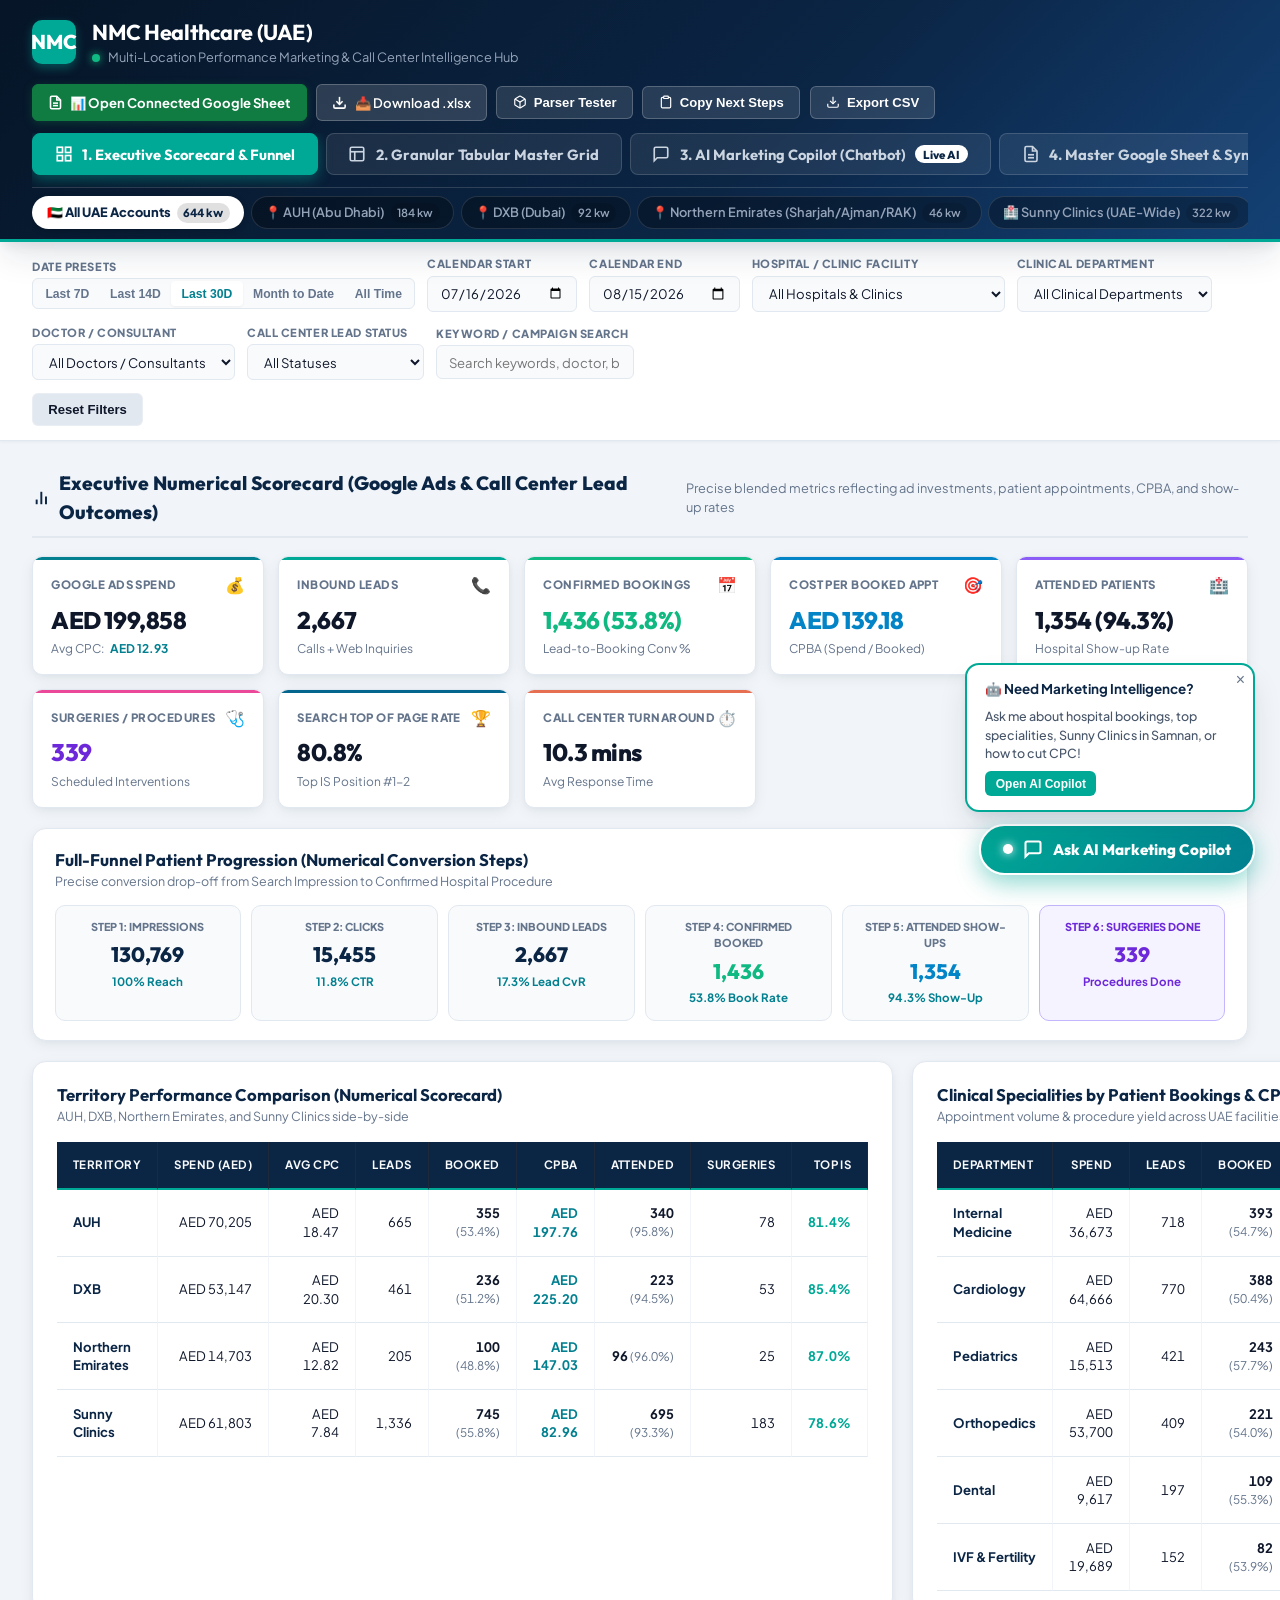
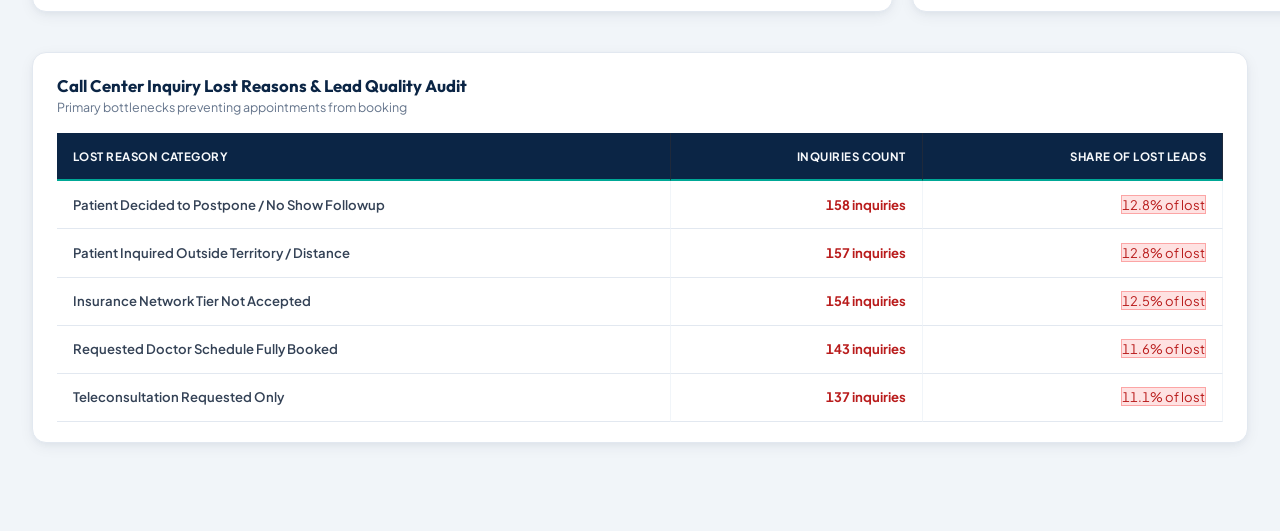
==== commit 56f0fed9: "Update: Google Ads Report Editor 5-Row and 5-Metric Tree Table Layout" ====
--- a/index.html
+++ b/index.html
@@ -608,44 +608,81 @@
 
         </div>
 
+        <!-- Tree Table Architecture Configuration Guide Card -->
+        <div style="background:#f8fafc; border:2px solid #028090; border-radius:12px; padding:1.5rem; margin-bottom:1.5rem;">
+          <div style="display:flex; align-items:center; gap:0.6rem; margin-bottom:0.75rem;">
+            <span style="font-size:1.4rem;">🌲</span>
+            <h4 style="color:#028090; font-size:1.1rem; font-weight:800; margin:0;">
+              Google Ads Report Editor: Tree Table Configuration (5 Rows + 5 Metrics)
+            </h4>
+          </div>
+          <p style="font-size:0.84rem; color:#334155; line-height:1.5; margin-bottom:1rem;">
+            Because Google Ads Report Editor limits table columns, using a <strong>Tree Table</strong> is the ultimate industry standard. Drag the 5 dimensions into <strong>Rows</strong> and the 5 core metrics into <strong>Columns</strong>. The dashboard engine computes 100% of all derived metrics (CTR, CPA, CPBA, Booking %, Show-Up %) automatically!
+          </p>
+
+          <div style="display:grid; grid-template-columns: 1fr 1fr; gap:1rem;">
+            <div style="background:#ffffff; border:1px solid #cbd5e1; border-radius:8px; padding:1rem;">
+              <div style="font-weight:800; font-size:0.88rem; color:#0b2545; margin-bottom:0.4rem; display:flex; align-items:center; gap:0.4rem;">
+                <span>🔽</span> Drag these 5 Fields into <strong>ROWS</strong>:
+              </div>
+              <ol style="margin:0; padding-left:1.3rem; font-size:0.82rem; color:#475569; line-height:1.6;">
+                <li><code>Day</code> (Date)</li>
+                <li><code>Campaign</code> (Campaign name)</li>
+                <li><code>Account</code> (Territory: AUH, DXB, Northern Emirates, Sunny Clinics)</li>
+                <li><code>Ad group</code> (Ad group name)</li>
+                <li><code>Search keyword</code> (Keyword text)</li>
+              </ol>
+            </div>
+
+            <div style="background:#ffffff; border:1px solid #cbd5e1; border-radius:8px; padding:1rem;">
+              <div style="font-weight:800; font-size:0.88rem; color:#107c41; margin-bottom:0.4rem; display:flex; align-items:center; gap:0.4rem;">
+                <span>📊</span> Drag these 5 Metrics into <strong>COLUMNS</strong>:
+              </div>
+              <ol style="margin:0; padding-left:1.3rem; font-size:0.82rem; color:#475569; line-height:1.6;">
+                <li><code>Impressions</code> (Impr.)</li>
+                <li><code>Clicks</code></li>
+                <li><code>Cost</code> (Cost AED)</li>
+                <li><code>Conversions</code> (Conv.)</li>
+                <li><code>Avg. CPC</code> (Average CPC)</li>
+              </ol>
+            </div>
+          </div>
+        </div>
+
         <!-- In-Sheet Sync Button Google Apps Script Code -->
         <div style="background:#0b2545; color:#f8fafc; border-radius:12px; padding:1.25rem 1.5rem; margin-bottom:1.5rem;">
           <div style="display:flex; justify-content:space-between; align-items:center; margin-bottom:0.75rem;">
             <div>
               <span style="font-family:var(--font-heading); font-weight:800; font-size:1rem; color:#38bdf8;">
-                💻 1-Click Google Sheet Auto-Setup & Sync Script:
+                💻 1-Click Tree Table Auto-Setup & Sync Script:
               </span>
               <p style="font-size:0.76rem; color:#94a3b8;">
-                Paste into <strong>Extensions > Apps Script</strong> on your Google Sheet, then click <strong>Run</strong> on <code>setupAllTabsAndColumns</code> to auto-build both tabs with all 27+14 columns!
+                Paste into <strong>Extensions > Apps Script</strong> on your Google Sheet, then click <strong>Run</strong> on <code>setupAllTabsAndColumns</code> to auto-format both tabs for lakhs of rows!
               </p>
             </div>
             <button class="btn-header" style="background:#00a896; border-color:#00a896; color:#ffffff; font-weight:700; padding:0.45rem 1rem;" onclick="navigator.clipboard.writeText(`function onOpen() {
   SpreadsheetApp.getUi().createMenu('🚀 NMC Sync')
-    .addItem('✨ 1. Setup All Tabs & Columns', 'setupAllTabsAndColumns')
+    .addItem('✨ 1. Setup Tree Table Columns', 'setupAllTabsAndColumns')
     .addItem('🔄 2. Sync Data to Dashboard', 'syncDataToDashboard')
     .addToUi();
 }
 
 function setupAllTabsAndColumns() {
   const ss = SpreadsheetApp.getActiveSpreadsheet();
-
-  // Rename Google Spreadsheet Title
   try { ss.rename('NMC Healthcare (UAE) — Master Marketing & Call Center CRM Data'); } catch(e){}
 
-  // Tab 1: Google_Ads_Data (27 Columns)
+  // Tab 1: Google_Ads_Data (Tree Table Format)
   let adsSheet = ss.getSheetByName('Google_Ads_Data') || ss.insertSheet('Google_Ads_Data', 0);
   const adsHeaders = [
-    'Date', 'Campaign_Name', 'Ad_Account', 'Ad_Group_Name', 'Keyword', 'Match_Type',
-    'Quality_Score', 'Expected_CTR', 'Ad_Relevance', 'Landing_Page_Exp',
-    'Impressions', 'Clicks', 'CTR', 'Avg_CPC', 'Cost', 'Conversions', 'Cost_Per_Conv', 'Conv_Rate',
-    'Search_Impr_Share', 'Search_Top_IS', 'Search_Abs_Top_IS', 'Search_Lost_IS_Budget', 'Search_Lost_IS_Rank',
-    'Campaign_Type', 'Campaign_Status', 'Device', 'Phone_Calls'
+    'Day', 'Campaign', 'Account', 'Ad group', 'Search keyword',
+    'Impressions', 'Clicks', 'Cost', 'Conversions', 'Avg. CPC',
+    'CTR', 'Cost / conv.', 'Conv. rate', 'Search impr. share', 'Search lost IS (rank)', 'Phone calls'
   ];
   adsSheet.getRange(1, 1, 1, adsHeaders.length).setValues([adsHeaders]);
   adsSheet.getRange(1, 1, 1, adsHeaders.length).setBackground('#0b2545').setFontColor('#ffffff').setFontWeight('bold');
   adsSheet.setFrozenRows(1);
 
-  // Tab 2: Call_Center_Leads (Your 14 CRM Columns)
+  // Tab 2: Call_Center_Leads (14 CRM Columns)
   let leadsSheet = ss.getSheetByName('Call_Center_Leads') || ss.insertSheet('Call_Center_Leads', 1);
   const leadsHeaders = [
     'ID', 'Status', 'Patient', 'Phone', 'Email', 'Doctor', 'Branch', 'Department',
@@ -655,47 +692,49 @@
   leadsSheet.getRange(1, 1, 1, leadsHeaders.length).setBackground('#00a896').setFontColor('#ffffff').setFontWeight('bold');
   leadsSheet.setFrozenRows(1);
 
-  // Delete extra empty Sheet1
+  const statusRule = SpreadsheetApp.newDataValidation()
+    .requireValueInList(['Booked', 'Attended', 'Surgery Scheduled', 'Not Booked', 'Follow-Up Required', 'Cancelled'], true)
+    .build();
+  leadsSheet.getRange('B2:B100000').setDataValidation(statusRule);
+
   const defaultSheet = ss.getSheetByName('Sheet1');
   if (defaultSheet && ss.getSheets().length > 1) { try { ss.deleteSheet(defaultSheet); } catch(e){} }
 
-  SpreadsheetApp.getUi().alert('🎉 Setup Complete!\n\n• Spreadsheet Renamed\n• Tab 1: Google_Ads_Data (27 cols)\n• Tab 2: Call_Center_Leads (14 cols)\n• Ready for Sync!');
+  SpreadsheetApp.getUi().alert('🎉 Setup Complete!\n\n• Spreadsheet Renamed\n• Tab 1: Google_Ads_Data (Tree Table 5-Row + 5-Metric Format)\n• Tab 2: Call_Center_Leads (14 CRM Columns)\n• Capacity: Ready for Lakhs of rows!');
 }
 
 function syncDataToDashboard() {
   const ss = SpreadsheetApp.getActiveSpreadsheet();
   const adsSheet = ss.getSheetByName('Google_Ads_Data');
   const leadsSheet = ss.getSheetByName('Call_Center_Leads');
-  if (!adsSheet || !leadsSheet) {
-    return SpreadsheetApp.getUi().alert('Error: Run setupAllTabsAndColumns first.');
-  }
+  if (!adsSheet || !leadsSheet) return SpreadsheetApp.getUi().alert('Run setupAllTabsAndColumns first.');
   const adsData = adsSheet.getDataRange().getValues();
   const leadsData = leadsSheet.getDataRange().getValues();
   SpreadsheetApp.getUi().alert('✅ Verified ' + (adsData.length - 1) + ' Ads rows and ' + (leadsData.length - 1) + ' Leads ready for NMC Dashboard!');
-}`); alert('Copied 1-Click Auto-Setup & Sync Script to Clipboard!');">
-              📋 Copy Full Setup Script
+}`); alert('Copied Tree Table Setup & Sync Script to Clipboard!');">
+              📋 Copy Tree Table Setup Script
             </button>
           </div>
 
           <pre style="background:#061527; padding:1rem; border-radius:8px; font-family:var(--font-mono); font-size:0.78rem; color:#e2e8f0; overflow-x:auto; line-height:1.45;">
 function onOpen() {
   SpreadsheetApp.getUi().createMenu('🚀 NMC Sync')
-    .addItem('✨ 1. Setup All Tabs & Columns', 'setupAllTabsAndColumns')
+    .addItem('✨ 1. Setup Tree Table Columns', 'setupAllTabsAndColumns')
     .addItem('🔄 2. Sync Data to Dashboard', 'syncDataToDashboard')
     .addToUi();
 }
 
 function setupAllTabsAndColumns() {
   const ss = SpreadsheetApp.getActiveSpreadsheet();
-  // Tab 1: Google_Ads_Data (27 Columns)
+  // Tab 1: Google_Ads_Data (Tree Table: Day, Campaign, Account, Ad group, Search keyword + 5 Metrics)
   let adsSheet = ss.getSheetByName('Google_Ads_Data') || ss.insertSheet('Google_Ads_Data', 0);
-  const adsHeaders = ['Date','Campaign_Name','Ad_Account','Ad_Group_Name','Keyword','Match_Type','Quality_Score','Expected_CTR','Ad_Relevance','Landing_Page_Exp','Impressions','Clicks','CTR','Avg_CPC','Cost','Conversions','Cost_Per_Conv','Conv_Rate','Search_Impr_Share','Search_Top_IS','Search_Abs_Top_IS','Search_Lost_IS_Budget','Search_Lost_IS_Rank','Campaign_Type','Campaign_Status','Device','Phone_Calls'];
+  const adsHeaders = ['Day', 'Campaign', 'Account', 'Ad group', 'Search keyword', 'Impressions', 'Clicks', 'Cost', 'Conversions', 'Avg. CPC', 'CTR', 'Cost / conv.', 'Conv. rate', 'Search impr. share', 'Search lost IS (rank)', 'Phone calls'];
   adsSheet.getRange(1, 1, 1, adsHeaders.length).setValues([adsHeaders]).setBackground('#0b2545').setFontColor('#ffffff').setFontWeight('bold');
   adsSheet.setFrozenRows(1);
 
   // Tab 2: Call_Center_Leads (Your 14 CRM Columns)
   let leadsSheet = ss.getSheetByName('Call_Center_Leads') || ss.insertSheet('Call_Center_Leads', 1);
-  const leadsHeaders = ['ID','Status','Patient','Phone','Email','Doctor','Branch','Department','Lead priority','Appointment Date','Appointment Time','Handled By','Response Time','Created At'];
+  const leadsHeaders = ['ID', 'Status', 'Patient', 'Phone', 'Email', 'Doctor', 'Branch', 'Department', 'Lead priority', 'Appointment Date', 'Appointment Time', 'Handled By', 'Response Time', 'Created At'];
   leadsSheet.getRange(1, 1, 1, leadsHeaders.length).setValues([leadsHeaders]).setBackground('#00a896').setFontColor('#ffffff').setFontWeight('bold');
   leadsSheet.setFrozenRows(1);
 }</pre>
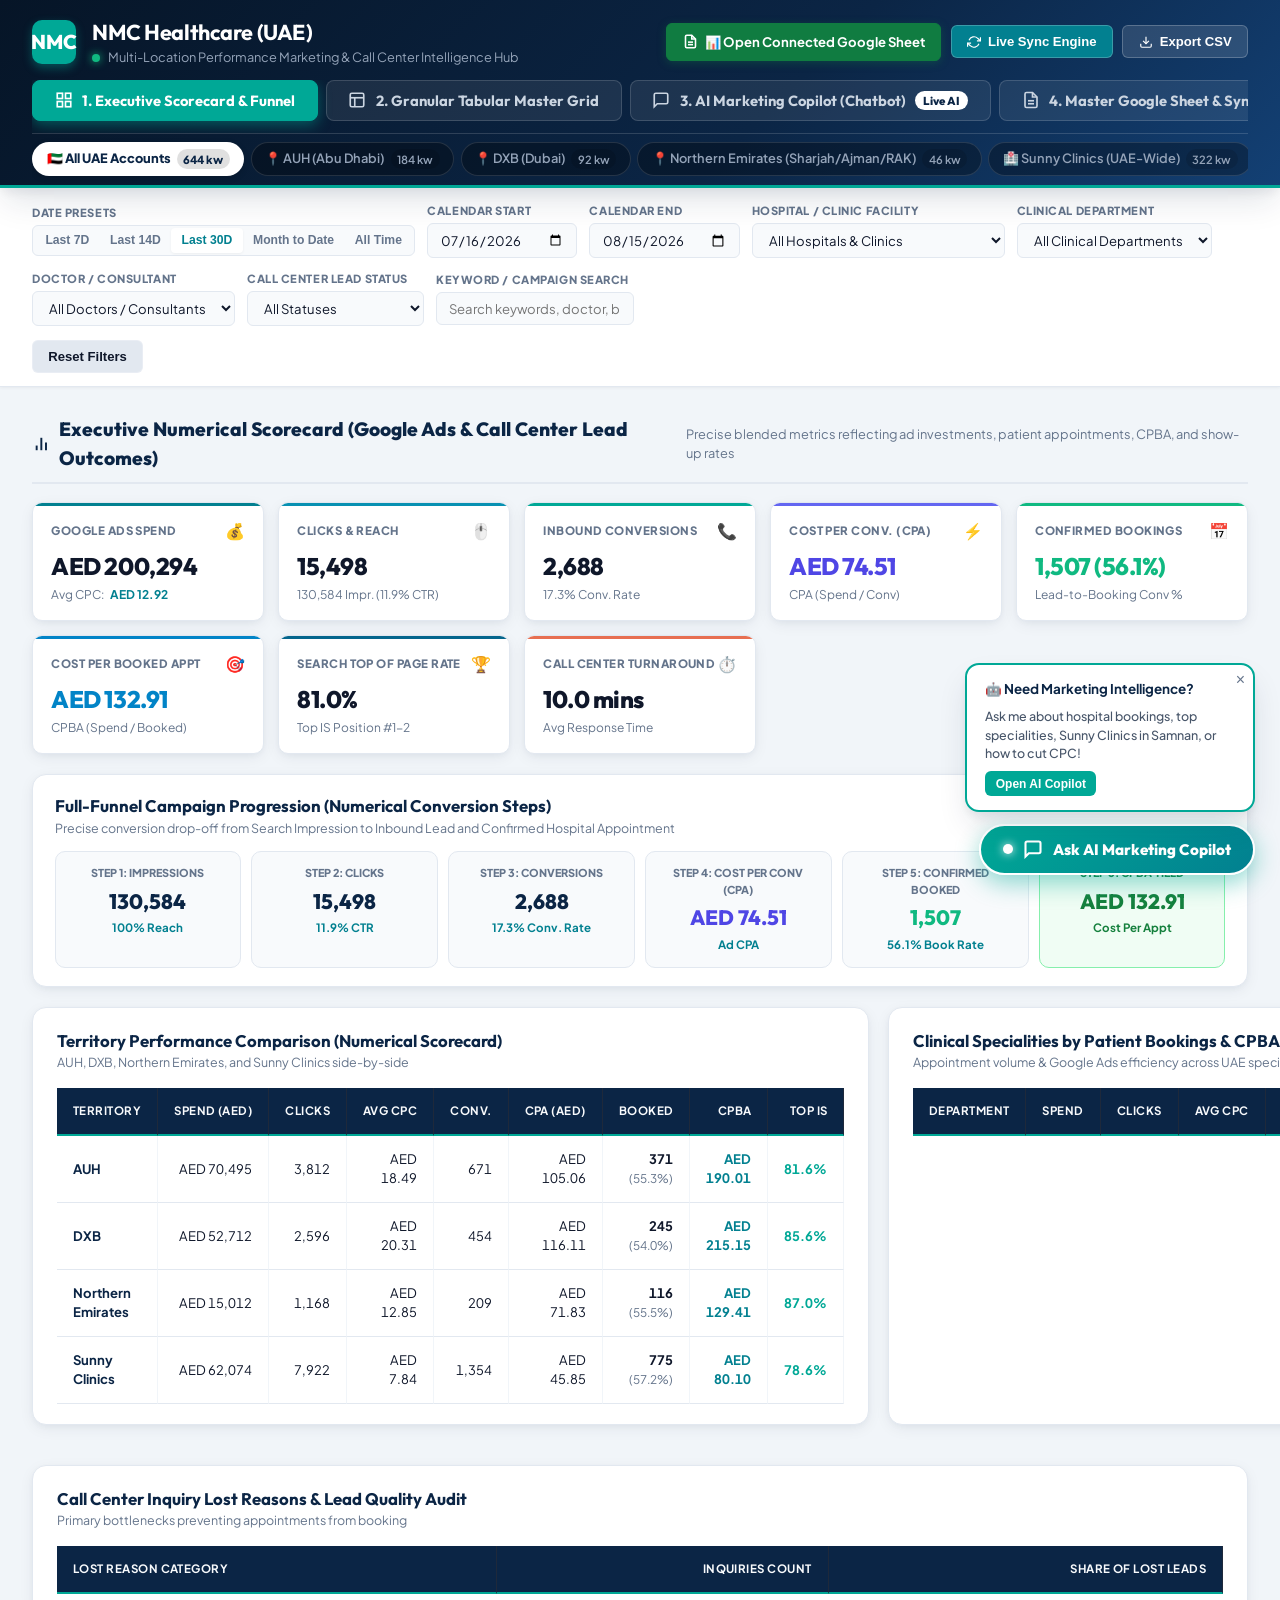
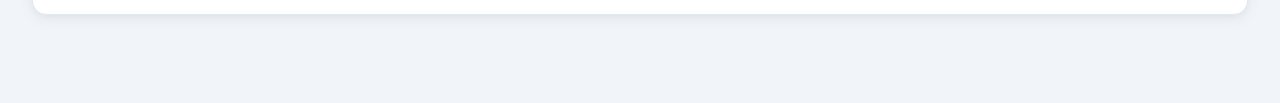
==== commit 52496acc: "Update: Refined Google Ads core metrics, streamlined top header, and multi-account tree table sync" ====
--- a/index.html
+++ b/index.html
@@ -33,21 +33,12 @@
           📊 Open Connected Google Sheet
         </a>
 
-        <!-- Download Master Sheet Template Button -->
-        <a href="NMC_Hospital_Master_Template.xlsx" download="NMC_Hospital_Master_Template.xlsx" class="btn-header" style="background:rgba(255,255,255,0.15);" title="Download Pre-Formatted Excel/Google Sheet Master Template">
-          <svg width="15" height="15" viewBox="0 0 24 24" fill="none" stroke="currentColor" stroke-width="2.5"><path d="M21 15v4a2 2 0 0 1-2 2H5a2 2 0 0 1-2-2v-4"></path><polyline points="7 10 12 15 17 10"></polyline><line x1="12" y1="15" x2="12" y2="3"></line></svg>
-          📥 Download .xlsx
-        </a>
-
-        <button id="btnOpenParser" class="btn-header" title="Test automated extraction of Hospital Branch and Speciality from Campaign Names">
-          <svg width="14" height="14" viewBox="0 0 24 24" fill="none" stroke="currentColor" stroke-width="2"><path d="M21 16V8a2 2 0 0 0-1-1.73l-7-4a2 2 0 0 0-2 0l-7 4A2 2 0 0 0 3 8v8a2 2 0 0 0 1 1.73l7 4a2 2 0 0 0 2 0l7-4A2 2 0 0 0 21 16z"></path><polyline points="3.27 6.96 12 12.01 20.73 6.96"></polyline><line x1="12" y1="22.08" x2="12" y2="12"></line></svg>
-          Parser Tester
+        <button class="btn-header" style="background:#028090; color:#fff;" onclick="APP.switchMainTab('googlesheets')" title="Configure & Live Sync Google Sheet">
+          <svg width="14" height="14" viewBox="0 0 24 24" fill="none" stroke="currentColor" stroke-width="2"><polyline points="23 4 23 10 17 10"></polyline><polyline points="1 20 1 14 7 14"></polyline><path d="M3.51 9a9 9 0 0 1 14.85-3.36L23 10M1 14l4.64 4.36A9 9 0 0 0 20.49 15"></path></svg>
+          Live Sync Engine
         </button>
-        <button class="btn-header" onclick="APP.copyBulkActionPlan()" title="Copy all recommended Next Steps for Google Ads Editor / Bulk Sheet">
-          <svg width="14" height="14" viewBox="0 0 24 24" fill="none" stroke="currentColor" stroke-width="2"><path d="M16 4h2a2 2 0 0 1 2 2v14a2 2 0 0 1-2 2H6a2 2 0 0 1-2-2V6a2 2 0 0 1 2-2h2"></path><rect x="8" y="2" width="8" height="4" rx="1" ry="1"></rect></svg>
-          Copy Next Steps
-        </button>
-        <button class="btn-header" onclick="APP.exportFilteredKeywords()">
+
+        <button class="btn-header" onclick="APP.exportFilteredKeywords()" title="Export Filtered Keyword Matrix as CSV">
           <svg width="14" height="14" viewBox="0 0 24 24" fill="none" stroke="currentColor" stroke-width="2"><path d="M21 15v4a2 2 0 0 1-2 2H5a2 2 0 0 1-2-2v-4"></path><polyline points="7 10 12 15 17 10"></polyline><line x1="12" y1="15" x2="12" y2="3"></line></svg>
           Export CSV
         </button>
@@ -213,14 +204,36 @@
           </div>
         </div>
 
+        <div class="kpi-card" style="--card-accent: #0891b2;">
+          <div class="kpi-label-group">
+            <span class="kpi-title">Clicks & Reach</span>
+            <span>🖱️</span>
+          </div>
+          <div class="kpi-value" id="kpiClicks">0</div>
+          <div class="kpi-footer">
+            <span id="kpiImprCtr">0 Impr. (0.0% CTR)</span>
+          </div>
+        </div>
+
         <div class="kpi-card" style="--card-accent: #00a896;">
           <div class="kpi-label-group">
-            <span class="kpi-title">Inbound Leads</span>
+            <span class="kpi-title">Inbound Conversions</span>
             <span>📞</span>
           </div>
           <div class="kpi-value" id="kpiLeads">0</div>
           <div class="kpi-footer">
-            <span>Calls + Web Inquiries</span>
+            <span id="kpiConvRate">0.0% Conv. Rate</span>
+          </div>
+        </div>
+
+        <div class="kpi-card" style="--card-accent: #6366f1;">
+          <div class="kpi-label-group">
+            <span class="kpi-title">Cost Per Conv. (CPA)</span>
+            <span>⚡</span>
+          </div>
+          <div class="kpi-value" id="kpiCPA" style="color:#4f46e5;">AED 0.00</div>
+          <div class="kpi-footer">
+            <span>CPA (Spend / Conv)</span>
           </div>
         </div>
 
@@ -246,28 +259,6 @@
           </div>
         </div>
 
-        <div class="kpi-card" style="--card-accent: #8b5cf6;">
-          <div class="kpi-label-group">
-            <span class="kpi-title">Attended Patients</span>
-            <span>🏥</span>
-          </div>
-          <div class="kpi-value" id="kpiAttended">0 (0.0%)</div>
-          <div class="kpi-footer">
-            <span>Hospital Show-up Rate</span>
-          </div>
-        </div>
-
-        <div class="kpi-card" style="--card-accent: #ec4899;">
-          <div class="kpi-label-group">
-            <span class="kpi-title">Surgeries / Procedures</span>
-            <span>🩺</span>
-          </div>
-          <div class="kpi-value" id="kpiSurgeries" style="color: #6d28d9;">0</div>
-          <div class="kpi-footer">
-            <span>Scheduled Interventions</span>
-          </div>
-        </div>
-
         <div class="kpi-card" style="--card-accent: #05668d;">
           <div class="kpi-label-group">
             <span class="kpi-title">Search Top of Page Rate</span>
@@ -295,8 +286,8 @@
       <div class="content-card" style="padding: 1.15rem 1.35rem; margin-bottom: 1.25rem;">
         <div class="card-header-row" style="margin-bottom: 0.85rem;">
           <div class="card-title-group">
-            <h3>Full-Funnel Patient Progression (Numerical Conversion Steps)</h3>
-            <p>Precise conversion drop-off from Search Impression to Confirmed Hospital Procedure</p>
+            <h3>Full-Funnel Campaign Progression (Numerical Conversion Steps)</h3>
+            <p>Precise conversion drop-off from Search Impression to Inbound Lead and Confirmed Hospital Appointment</p>
           </div>
         </div>
         <div class="numerical-funnel-grid">
@@ -311,24 +302,24 @@
             <div class="funnel-step-sub" id="funnelSubClicks">0.0% CTR</div>
           </div>
           <div class="funnel-step-box">
-            <div class="funnel-step-num">Step 3: Inbound Leads</div>
+            <div class="funnel-step-num">Step 3: Conversions</div>
             <div class="funnel-step-val" id="funnelValLeads">0</div>
-            <div class="funnel-step-sub" id="funnelSubLeads">0.0% Lead CvR</div>
+            <div class="funnel-step-sub" id="funnelSubLeads">0.0% Conv. Rate</div>
           </div>
           <div class="funnel-step-box">
-            <div class="funnel-step-num">Step 4: Confirmed Booked</div>
+            <div class="funnel-step-num">Step 4: Cost Per Conv (CPA)</div>
+            <div class="funnel-step-val" id="funnelValCPA" style="color:#4f46e5;">AED 0.00</div>
+            <div class="funnel-step-sub" id="funnelSubCPA">Ad Efficiency</div>
+          </div>
+          <div class="funnel-step-box">
+            <div class="funnel-step-num">Step 5: Confirmed Booked</div>
             <div class="funnel-step-val" id="funnelValBooked" style="color:#10b981;">0</div>
             <div class="funnel-step-sub" id="funnelSubBooked">0.0% Book Rate</div>
           </div>
-          <div class="funnel-step-box">
-            <div class="funnel-step-num">Step 5: Attended Show-Ups</div>
-            <div class="funnel-step-val" id="funnelValAttended" style="color:#0284c7;">0</div>
-            <div class="funnel-step-sub" id="funnelSubAttended">0.0% Show-Up</div>
-          </div>
-          <div class="funnel-step-box" style="background:#f5f3ff; border-color:#c4b5fd;">
-            <div class="funnel-step-num" style="color:#6d28d9;">Step 6: Surgeries Done</div>
-            <div class="funnel-step-val" id="funnelValSurgeries" style="color:#6d28d9;">0</div>
-            <div class="funnel-step-sub" id="funnelSubSurgeries" style="color:#6d28d9;">Procedures Done</div>
+          <div class="funnel-step-box" style="background:#f0fdf4; border-color:#86efac;">
+            <div class="funnel-step-num" style="color:#15803d;">Step 6: CPBA Yield</div>
+            <div class="funnel-step-val" id="funnelValCPBA" style="color:#15803d;">AED 0.00</div>
+            <div class="funnel-step-sub" id="funnelSubCPBA" style="color:#15803d;">Cost Per Appt</div>
           </div>
         </div>
       </div>
@@ -348,12 +339,12 @@
                 <tr>
                   <th>Territory</th>
                   <th class="cell-numeric">Spend (AED)</th>
+                  <th class="cell-numeric">Clicks</th>
                   <th class="cell-numeric">Avg CPC</th>
-                  <th class="cell-numeric">Leads</th>
+                  <th class="cell-numeric">Conv.</th>
+                  <th class="cell-numeric">CPA (AED)</th>
                   <th class="cell-numeric">Booked</th>
                   <th class="cell-numeric">CPBA</th>
-                  <th class="cell-numeric">Attended</th>
-                  <th class="cell-numeric">Surgeries</th>
                   <th class="cell-numeric">Top IS</th>
                 </tr>
               </thead>
@@ -366,7 +357,7 @@
           <div class="card-header-row">
             <div class="card-title-group">
               <h3>Clinical Specialities by Patient Bookings & CPBA</h3>
-              <p>Appointment volume & procedure yield across UAE facilities</p>
+              <p>Appointment volume & Google Ads efficiency across UAE specialities</p>
             </div>
           </div>
           <div class="table-wrapper">
@@ -375,11 +366,12 @@
                 <tr>
                   <th>Department</th>
                   <th class="cell-numeric">Spend</th>
-                  <th class="cell-numeric">Leads</th>
+                  <th class="cell-numeric">Clicks</th>
+                  <th class="cell-numeric">Avg CPC</th>
+                  <th class="cell-numeric">Conv.</th>
+                  <th class="cell-numeric">CPA</th>
                   <th class="cell-numeric">Booked</th>
                   <th class="cell-numeric">CPBA</th>
-                  <th class="cell-numeric">Attended</th>
-                  <th class="cell-numeric">Surgeries</th>
                 </tr>
               </thead>
               <tbody id="tbodySpecialityMatrix"></tbody>
@@ -493,8 +485,6 @@
               <!-- Call Center Patient Bookings & Outcomes -->
               <th class="cell-numeric" style="color: #4ade80;">Booked Appts</th>
               <th class="cell-numeric" style="color: #38bdf8;">CPBA (AED)</th>
-              <th class="cell-numeric">Attended Show-Ups</th>
-              <th class="cell-numeric" style="color: #c084fc;">Surgeries</th>
             </tr>
           </thead>
           <tbody id="tbodyExhaustiveAds"></tbody>
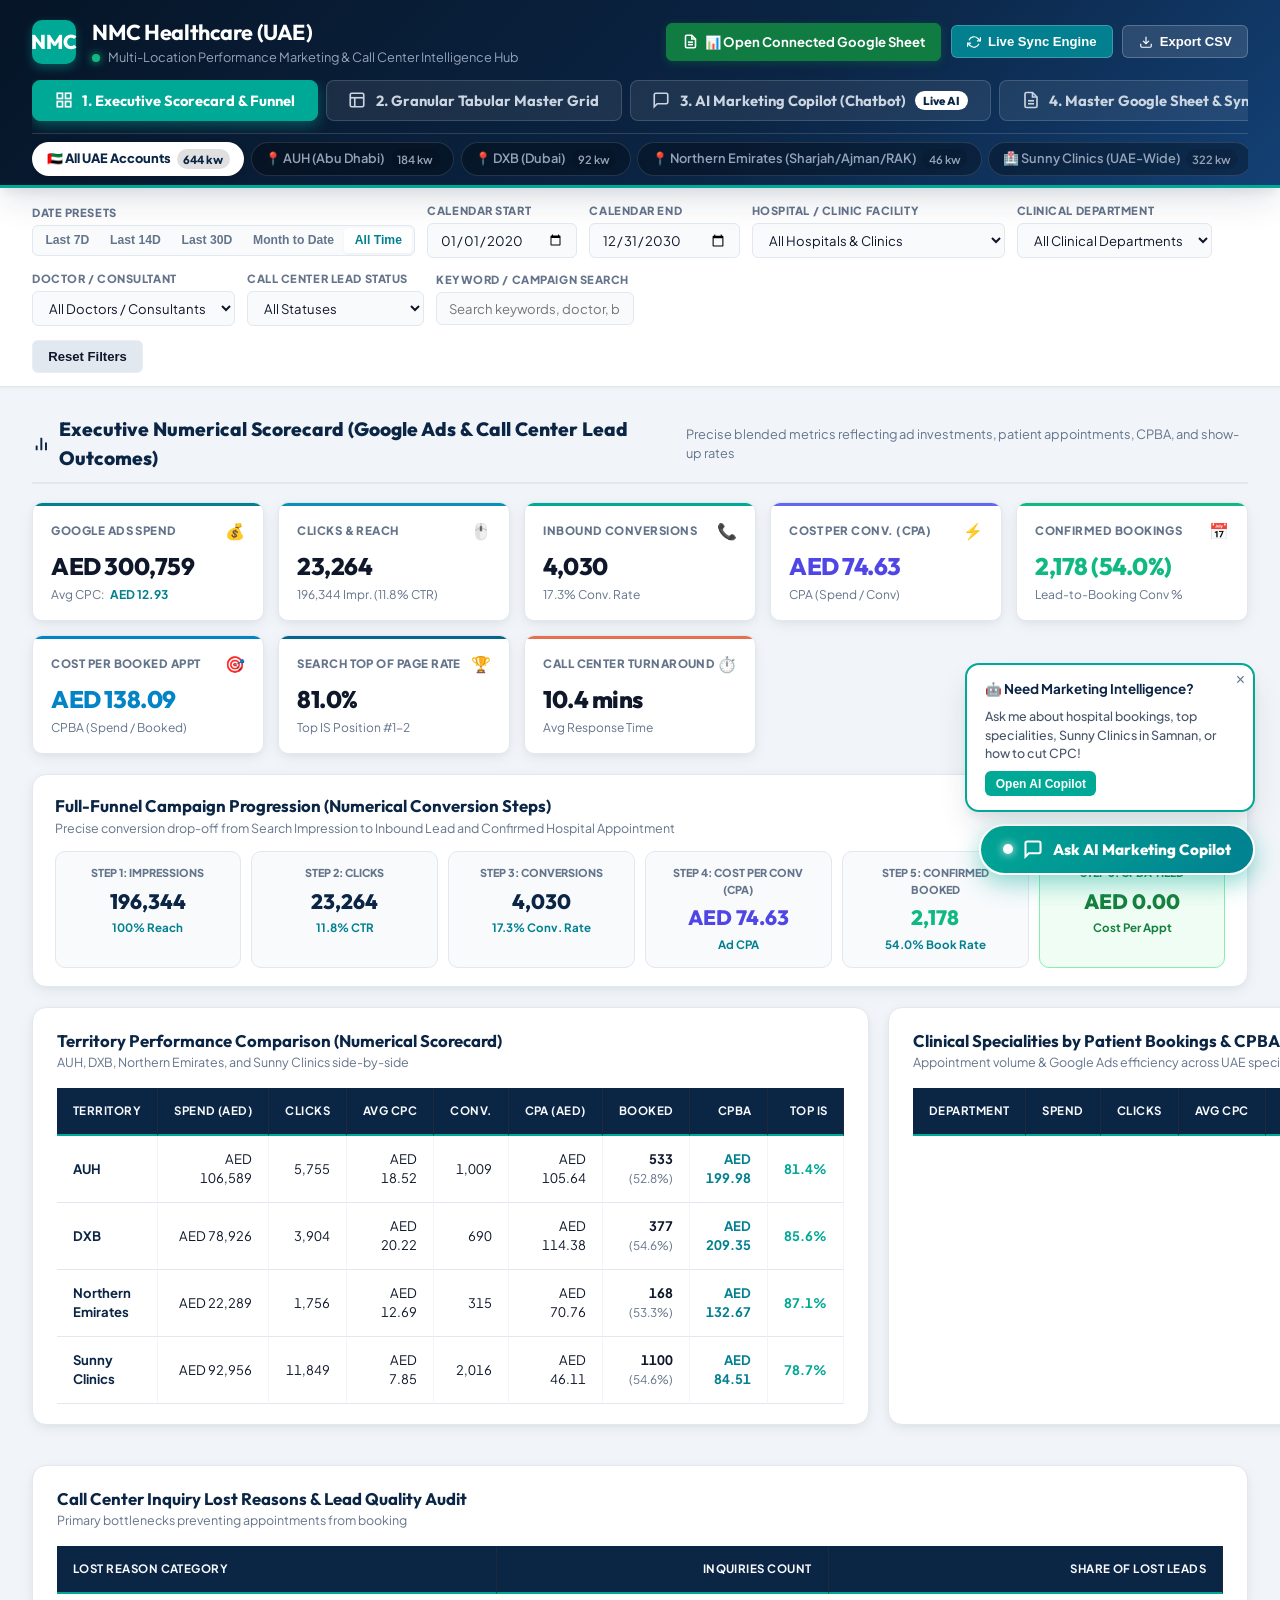
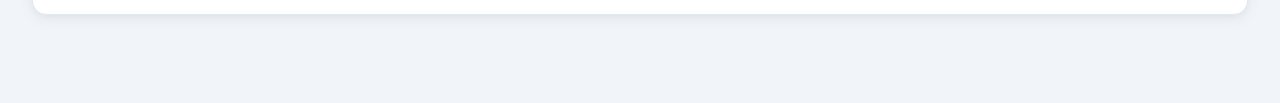
==== commit 2599d02d: "Create unified bundle.js for 100% reliable single-file GitHub deployment" ====
--- a/index.html
+++ b/index.html
@@ -955,10 +955,13 @@
   </div>
 
   <!-- Application Scripts -->
+    <!-- NMC Application JavaScript Unified Bundle -->
+  <script src="bundle.js?v=20260818_2"></script>
   <script src="js/parser.js"></script>
+  <script src="js/analytics.js"></script>
+  <script src="js/charts.js"></script>
+  <script src="js/chatbot.js"></script>
   <script src="js/data-store.js"></script>
-  <script src="js/analytics.js"></script>
-  <script src="js/chatbot.js"></script>
   <script src="js/app.js"></script>
 </body>
 </html>
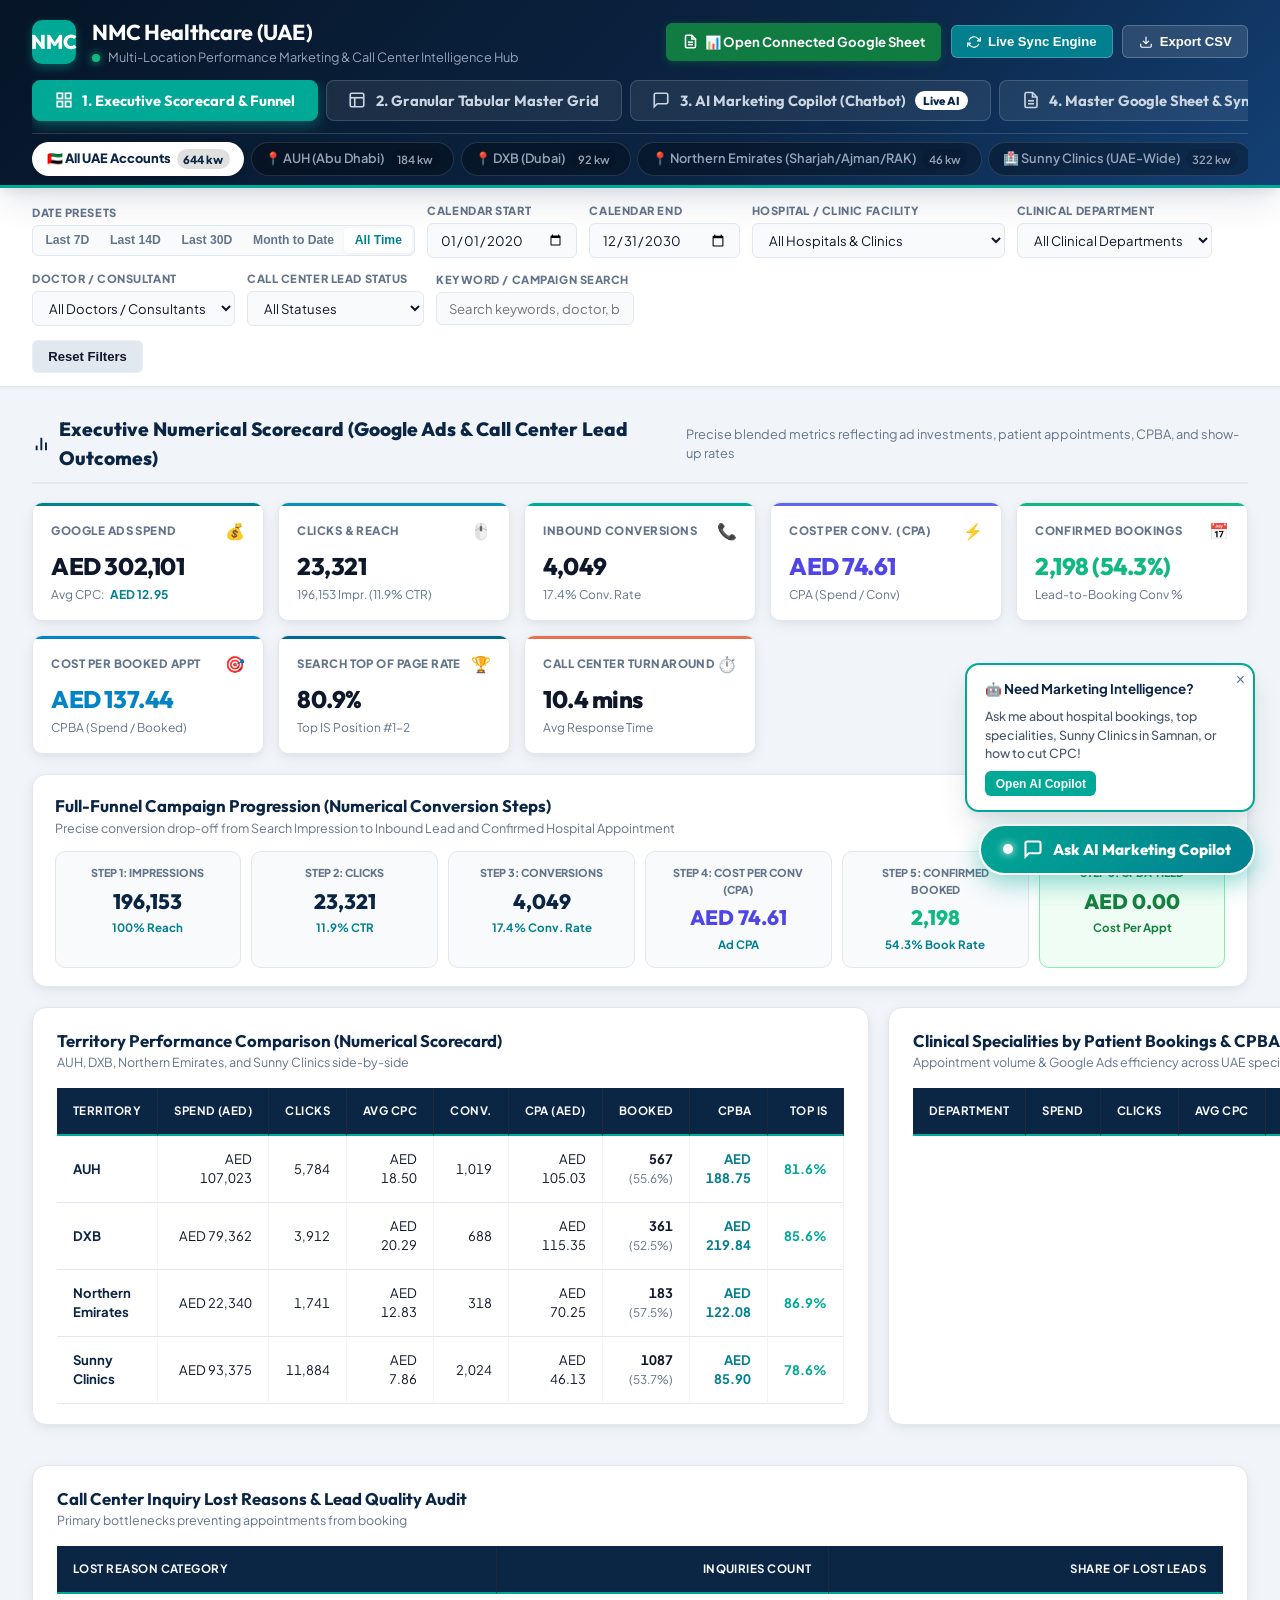
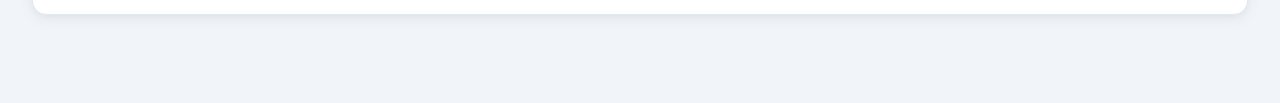
==== commit cc4aff1b: "Transform index.html and sheet.html into 100% self-contained single files with zero external depende" ====
--- a/index.html
+++ b/index.html
@@ -7,7 +7,1107 @@
   <meta name="description" content="Multi-location Performance Marketing & Call Center Intelligence Hub for NMC Hospitals & Sunny Clinics across UAE (AUH, DXB, Northern Emirates, Sunny Clinics).">
   
   <!-- CSS Stylesheet -->
-  <link rel="stylesheet" href="styles.css">
+  <style>
+/* ==========================================================================
+   NMC HEALTHCARE (UAE) — EXECUTIVE PERFORMANCE & AI INTELLIGENCE DASHBOARD
+   Enterprise Tabular Design System (No Text Overlap, High-Definition Styling)
+   ========================================================================== */
+
+@import url('https://fonts.googleapis.com/css2?family=Plus+Jakarta+Sans:wght@400;500;600;700;800&family=Outfit:wght@500;600;700;800&family=JetBrains+Mono:wght@400;500;600&display=swap');
+
+:root {
+  /* Medical Brand Palette */
+  --nmc-primary: #00a896;
+  --nmc-primary-dark: #028090;
+  --nmc-primary-light: #e6f6f4;
+  --nmc-navy: #0b2545;
+  --nmc-navy-dark: #061527;
+  --nmc-navy-light: #134074;
+  
+  /* Canvas & Containers */
+  --bg-app: #f1f5f9;
+  --bg-card: #ffffff;
+  --bg-card-subtle: #f8fafc;
+  --bg-hover: #f1f5f9;
+  
+  /* Typography & Borders */
+  --text-main: #0f172a;
+  --text-muted: #64748b;
+  --text-light: #94a3b8;
+  --border-light: #e2e8f0;
+  --border-card: #cbd5e1;
+
+  /* Status Colors */
+  --color-success: #10b981;
+  --color-success-bg: #ecfdf5;
+  --color-warning: #f59e0b;
+  --color-warning-bg: #fffbeb;
+  --color-danger: #ef4444;
+  --color-danger-bg: #fef2f2;
+  --color-info: #0284c7;
+  --color-info-bg: #f0f9ff;
+
+  /* Shadows */
+  --shadow-sm: 0 1px 3px rgba(0, 0, 0, 0.05);
+  --shadow-card: 0 4px 16px -2px rgba(11, 37, 69, 0.08), 0 2px 6px -1px rgba(11, 37, 69, 0.04);
+  --shadow-lg: 0 16px 32px -4px rgba(11, 37, 69, 0.12), 0 6px 12px -2px rgba(11, 37, 69, 0.08);
+
+  /* Radii */
+  --radius-sm: 6px;
+  --radius-md: 10px;
+  --radius-lg: 14px;
+  --radius-xl: 20px;
+  
+  /* Fonts */
+  --font-heading: 'Outfit', -apple-system, BlinkMacSystemFont, sans-serif;
+  --font-body: 'Plus Jakarta Sans', -apple-system, BlinkMacSystemFont, sans-serif;
+  --font-mono: 'JetBrains Mono', monospace;
+}
+
+* {
+  box-sizing: border-box;
+  margin: 0;
+  padding: 0;
+}
+
+body {
+  font-family: var(--font-body);
+  background-color: var(--bg-app);
+  color: var(--text-main);
+  line-height: 1.5;
+  -webkit-font-smoothing: antialiased;
+  min-height: 100vh;
+}
+
+/* ==========================================================================
+   Header & Sticky Navigation Bar
+   ========================================================================== */
+.app-header {
+  background: linear-gradient(135deg, var(--nmc-navy-dark) 0%, var(--nmc-navy) 60%, var(--nmc-navy-light) 100%);
+  color: #ffffff;
+  padding: 1rem 2rem 0;
+  border-bottom: 3px solid var(--nmc-primary);
+  box-shadow: var(--shadow-lg);
+  position: sticky;
+  top: 0;
+  z-index: 100;
+}
+
+.header-top {
+  display: flex;
+  justify-content: space-between;
+  align-items: center;
+  flex-wrap: wrap;
+  gap: 1rem;
+  margin-bottom: 0.75rem;
+}
+
+.brand-section {
+  display: flex;
+  align-items: center;
+  gap: 1rem;
+}
+
+.brand-logo-badge {
+  background: var(--nmc-primary);
+  width: 44px;
+  height: 44px;
+  border-radius: var(--radius-md);
+  display: flex;
+  align-items: center;
+  justify-content: center;
+  font-family: var(--font-heading);
+  font-weight: 800;
+  font-size: 1.25rem;
+  color: #ffffff;
+  box-shadow: 0 4px 10px rgba(0, 168, 150, 0.4);
+}
+
+.brand-title-group h1 {
+  font-family: var(--font-heading);
+  font-size: 1.35rem;
+  font-weight: 700;
+  letter-spacing: -0.02em;
+  color: #ffffff;
+}
+
+.brand-subtitle {
+  font-size: 0.8rem;
+  color: #94a3b8;
+  display: flex;
+  align-items: center;
+  gap: 0.5rem;
+}
+
+.live-indicator {
+  display: inline-block;
+  width: 8px;
+  height: 8px;
+  background-color: var(--color-success);
+  border-radius: 50%;
+  box-shadow: 0 0 8px var(--color-success);
+}
+
+.header-actions {
+  display: flex;
+  align-items: center;
+  gap: 0.6rem;
+  flex-wrap: wrap;
+}
+
+.btn-header {
+  background: rgba(255, 255, 255, 0.12);
+  border: 1px solid rgba(255, 255, 255, 0.22);
+  color: #ffffff;
+  padding: 0.5rem 0.95rem;
+  border-radius: var(--radius-sm);
+  font-size: 0.82rem;
+  font-weight: 600;
+  cursor: pointer;
+  display: inline-flex;
+  align-items: center;
+  gap: 0.45rem;
+  transition: all 0.2s ease;
+  text-decoration: none;
+}
+
+.btn-header:hover {
+  background: rgba(255, 255, 255, 0.22);
+  border-color: rgba(255, 255, 255, 0.4);
+}
+
+.btn-header.primary {
+  background: var(--nmc-primary);
+  border-color: var(--nmc-primary);
+  color: #ffffff;
+}
+
+.btn-header.primary:hover {
+  background: #008f80;
+}
+
+.btn-header.sheets-btn {
+  background: #107c41;
+  border-color: #107c41;
+  color: #ffffff;
+  font-weight: 700;
+  box-shadow: 0 2px 8px rgba(16, 124, 65, 0.35);
+}
+
+.btn-header.sheets-btn:hover {
+  background: #0b6132;
+}
+
+/* ==========================================================================
+   Top Main App Tabs (Clean & Prominent)
+   ========================================================================== */
+.main-app-nav-tabs {
+  display: flex;
+  gap: 0.5rem;
+  overflow-x: auto;
+  padding-bottom: 0.75rem;
+  border-bottom: 1px solid rgba(255, 255, 255, 0.15);
+}
+
+.main-tab-pill {
+  background: rgba(255, 255, 255, 0.08);
+  border: 1px solid rgba(255, 255, 255, 0.15);
+  color: #cbd5e1;
+  padding: 0.65rem 1.35rem;
+  border-radius: 8px;
+  font-family: var(--font-heading);
+  font-size: 0.92rem;
+  font-weight: 700;
+  cursor: pointer;
+  display: inline-flex;
+  align-items: center;
+  gap: 0.6rem;
+  transition: all 0.2s ease;
+  white-space: nowrap;
+}
+
+.main-tab-pill:hover {
+  background: rgba(255, 255, 255, 0.18);
+  color: #ffffff;
+}
+
+.main-tab-pill.active {
+  background: var(--nmc-primary);
+  color: #ffffff;
+  border-color: var(--nmc-primary);
+  box-shadow: 0 4px 14px rgba(0, 168, 150, 0.45);
+}
+
+.main-tab-pill .badge-pill-alert {
+  background: #ffffff;
+  color: var(--nmc-navy);
+  padding: 0.1rem 0.5rem;
+  border-radius: 12px;
+  font-size: 0.72rem;
+  font-weight: 800;
+}
+
+/* Territory Navigation Bar */
+.territory-nav-container {
+  display: flex;
+  gap: 0.4rem;
+  padding: 0.5rem 0 0.6rem;
+  overflow-x: auto;
+}
+
+.territory-tab {
+  background: rgba(0, 0, 0, 0.3);
+  border: 1px solid rgba(255, 255, 255, 0.12);
+  color: #94a3b8;
+  padding: 0.35rem 0.85rem;
+  border-radius: 20px;
+  font-size: 0.8rem;
+  font-weight: 600;
+  cursor: pointer;
+  display: flex;
+  align-items: center;
+  gap: 0.4rem;
+  transition: all 0.2s ease;
+  white-space: nowrap;
+}
+
+.territory-tab:hover {
+  background: rgba(255, 255, 255, 0.15);
+  color: #ffffff;
+}
+
+.territory-tab.active {
+  background: #ffffff;
+  color: var(--nmc-navy);
+  font-weight: 800;
+  box-shadow: 0 2px 6px rgba(0, 0, 0, 0.15);
+}
+
+.territory-tab .badge-count {
+  background: rgba(0, 0, 0, 0.12);
+  padding: 0.1rem 0.4rem;
+  border-radius: 10px;
+  font-size: 0.7rem;
+}
+
+/* ==========================================================================
+   Filter Bar & Control Panel
+   ========================================================================== */
+.controls-panel {
+  background: #ffffff;
+  border-bottom: 1px solid var(--border-light);
+  padding: 0.85rem 2rem;
+  display: flex;
+  align-items: center;
+  justify-content: space-between;
+  flex-wrap: wrap;
+  gap: 0.85rem;
+  box-shadow: var(--shadow-sm);
+  position: sticky;
+  top: 142px;
+  z-index: 80;
+}
+
+.filters-group {
+  display: flex;
+  align-items: center;
+  gap: 0.75rem;
+  flex-wrap: wrap;
+}
+
+.filter-item {
+  display: flex;
+  flex-direction: column;
+  gap: 0.25rem;
+}
+
+.filter-label {
+  font-size: 0.7rem;
+  font-weight: 800;
+  text-transform: uppercase;
+  letter-spacing: 0.05em;
+  color: var(--text-muted);
+}
+
+.filter-select, .filter-input {
+  background: var(--bg-card-subtle);
+  border: 1px solid var(--border-light);
+  padding: 0.45rem 0.75rem;
+  border-radius: var(--radius-sm);
+  font-size: 0.82rem;
+  font-family: inherit;
+  color: var(--text-main);
+  outline: none;
+  transition: all 0.2s ease;
+  min-width: 140px;
+}
+
+.filter-select:focus, .filter-input:focus {
+  border-color: var(--nmc-primary);
+  background: #ffffff;
+  box-shadow: 0 0 0 3px var(--nmc-teal-glow);
+}
+
+.date-preset-group {
+  display: flex;
+  background: var(--bg-card-subtle);
+  border: 1px solid var(--border-light);
+  border-radius: var(--radius-sm);
+  padding: 2px;
+}
+
+.date-preset-btn {
+  background: transparent;
+  border: none;
+  padding: 0.35rem 0.65rem;
+  font-size: 0.76rem;
+  font-weight: 600;
+  color: var(--text-muted);
+  border-radius: 4px;
+  cursor: pointer;
+  transition: all 0.15s ease;
+}
+
+.date-preset-btn:hover {
+  color: var(--text-main);
+}
+
+.date-preset-btn.active {
+  background: #ffffff;
+  color: var(--nmc-primary-dark);
+  font-weight: 700;
+  box-shadow: var(--shadow-sm);
+}
+
+/* ==========================================================================
+   Main Layout & Content Cards
+   ========================================================================== */
+.main-wrapper {
+  padding: 1.5rem 2rem 4rem;
+  max-width: 1920px;
+  margin: 0 auto;
+}
+
+.section-divider-title {
+  display: flex;
+  justify-content: space-between;
+  align-items: center;
+  margin: 1.5rem 0 1.1rem;
+  border-bottom: 2px solid var(--border-light);
+  padding-bottom: 0.6rem;
+}
+
+.section-divider-title h2 {
+  font-family: var(--font-heading);
+  font-size: 1.2rem;
+  font-weight: 800;
+  color: var(--nmc-navy);
+  display: flex;
+  align-items: center;
+  gap: 0.5rem;
+}
+
+.section-divider-title p {
+  font-size: 0.8rem;
+  color: var(--text-muted);
+}
+
+/* KPI Ribbon */
+.kpi-ribbon {
+  display: grid;
+  grid-template-columns: repeat(auto-fit, minmax(195px, 1fr));
+  gap: 0.85rem;
+  margin-bottom: 1.25rem;
+}
+
+.kpi-card {
+  background: var(--bg-card);
+  border: 1px solid var(--border-light);
+  border-radius: var(--radius-md);
+  padding: 1rem 1.15rem;
+  box-shadow: var(--shadow-card);
+  position: relative;
+  overflow: hidden;
+  transition: transform 0.15s ease;
+}
+
+.kpi-card:hover {
+  transform: translateY(-2px);
+  box-shadow: var(--shadow-lg);
+}
+
+.kpi-card::before {
+  content: '';
+  position: absolute;
+  top: 0;
+  left: 0;
+  right: 0;
+  height: 3px;
+  background: var(--card-accent, var(--nmc-primary));
+}
+
+.kpi-label-group {
+  display: flex;
+  justify-content: space-between;
+  align-items: center;
+  margin-bottom: 0.3rem;
+}
+
+.kpi-title {
+  font-size: 0.72rem;
+  font-weight: 800;
+  text-transform: uppercase;
+  letter-spacing: 0.04em;
+  color: var(--text-muted);
+}
+
+.kpi-value {
+  font-family: var(--font-heading);
+  font-size: 1.5rem;
+  font-weight: 800;
+  color: var(--text-main);
+  letter-spacing: -0.02em;
+  margin-bottom: 0.15rem;
+}
+
+.kpi-footer {
+  font-size: 0.75rem;
+  display: flex;
+  align-items: center;
+  gap: 0.35rem;
+  color: var(--text-muted);
+}
+
+.kpi-footer .badge-positive {
+  color: var(--color-success);
+  font-weight: 700;
+}
+
+.kpi-footer .badge-highlight {
+  color: var(--nmc-primary-dark);
+  font-weight: 700;
+}
+
+/* Grids */
+.grid-2 {
+  display: grid;
+  grid-template-columns: repeat(2, 1fr);
+  gap: 1.15rem;
+  margin-bottom: 1.25rem;
+}
+
+.content-card {
+  background: var(--bg-card);
+  border: 1px solid var(--border-light);
+  border-radius: var(--radius-lg);
+  box-shadow: var(--shadow-card);
+  padding: 1.25rem 1.5rem;
+  margin-bottom: 1.25rem;
+}
+
+.card-header-row {
+  display: flex;
+  justify-content: space-between;
+  align-items: center;
+  margin-bottom: 1rem;
+  flex-wrap: wrap;
+  gap: 0.75rem;
+}
+
+.card-title-group h3 {
+  font-family: var(--font-heading);
+  font-size: 1.05rem;
+  font-weight: 700;
+  color: var(--nmc-navy);
+}
+
+.card-title-group p {
+  font-size: 0.78rem;
+  color: var(--text-muted);
+}
+
+/* Step Funnel Grid */
+.numerical-funnel-grid {
+  display: grid;
+  grid-template-columns: repeat(6, 1fr);
+  gap: 0.65rem;
+}
+
+.funnel-step-box {
+  background: var(--bg-card-subtle);
+  border: 1px solid var(--border-light);
+  border-radius: var(--radius-md);
+  padding: 0.85rem;
+  text-align: center;
+}
+
+.funnel-step-num {
+  font-size: 0.68rem;
+  font-weight: 800;
+  color: var(--text-muted);
+  text-transform: uppercase;
+  margin-bottom: 0.25rem;
+}
+
+.funnel-step-val {
+  font-family: var(--font-heading);
+  font-size: 1.3rem;
+  font-weight: 800;
+  color: var(--nmc-navy);
+}
+
+.funnel-step-sub {
+  font-size: 0.72rem;
+  color: var(--nmc-primary-dark);
+  font-weight: 700;
+  margin-top: 0.15rem;
+}
+
+/* ==========================================================================
+   PURE TABULAR DATA GRIDS (Completely Non-Overlapping & Discrete Columns)
+   ========================================================================== */
+.table-freeze-container {
+  max-height: 680px;
+  overflow: auto;
+  border: 1px solid var(--border-light);
+  border-radius: var(--radius-md);
+  box-shadow: var(--shadow-card);
+  background: #ffffff;
+}
+
+.data-table {
+  width: 100%;
+  border-collapse: separate;
+  border-spacing: 0;
+  font-size: 0.82rem;
+  text-align: left;
+}
+
+.data-table thead th {
+  position: sticky;
+  top: 0;
+  background: #0b2545;
+  color: #f8fafc;
+  font-weight: 700;
+  text-transform: uppercase;
+  font-size: 0.72rem;
+  letter-spacing: 0.04em;
+  padding: 0.9rem 1rem;
+  border-bottom: 2px solid var(--nmc-primary);
+  border-right: 1px solid #1e293b;
+  white-space: nowrap;
+  z-index: 20;
+}
+
+/* Freezed Sticky Columns */
+.data-table th.sticky-col-1,
+.data-table td.sticky-col-1 {
+  position: sticky;
+  left: 0;
+  z-index: 10;
+  background: #ffffff;
+  box-shadow: 2px 0 6px rgba(0, 0, 0, 0.04);
+}
+
+.data-table thead th.sticky-col-1 {
+  z-index: 30;
+  background: #0b2545;
+}
+
+.data-table th.sticky-col-2,
+.data-table td.sticky-col-2 {
+  position: sticky;
+  left: 250px;
+  z-index: 10;
+  background: #ffffff;
+  border-right: 2px solid #cbd5e1;
+  box-shadow: 3px 0 8px rgba(0, 0, 0, 0.06);
+}
+
+.data-table thead th.sticky-col-2 {
+  z-index: 30;
+  background: #0b2545;
+}
+
+.data-table td {
+  padding: 0.9rem 1rem;
+  border-bottom: 1px solid var(--border-light);
+  border-right: 1px solid #f1f5f9;
+  color: var(--text-main);
+  background: #ffffff;
+  vertical-align: middle;
+  line-height: 1.4;
+}
+
+.data-table tr:hover td {
+  background: #f8fafc;
+}
+
+.data-table tr:hover td.sticky-col-1,
+.data-table tr:hover td.sticky-col-2 {
+  background: #f1f5f9;
+}
+
+.data-table .cell-numeric {
+  text-align: right;
+  font-variant-numeric: tabular-nums;
+  font-family: var(--font-body);
+}
+
+/* Discrete, Clean Cell Elements (Zero Overlap Guaranteed) */
+.tb-text-bold {
+  font-weight: 700;
+  color: var(--nmc-navy);
+  font-size: 0.85rem;
+  margin-bottom: 3px;
+  display: block;
+}
+
+.tb-text-sub {
+  font-size: 0.75rem;
+  color: var(--text-muted);
+  display: block;
+}
+
+.tb-text-campaign {
+  font-size: 0.78rem;
+  font-weight: 600;
+  color: #1e293b;
+  word-break: break-word;
+  max-width: 260px;
+  display: block;
+  margin-bottom: 3px;
+}
+
+.tb-text-adgroup {
+  font-size: 0.73rem;
+  color: #64748b;
+  display: block;
+}
+
+.tb-action-card {
+  display: flex;
+  flex-direction: column;
+  gap: 4px;
+  max-width: 290px;
+}
+
+.tb-action-desc {
+  font-size: 0.74rem;
+  color: #334155;
+  line-height: 1.35;
+  display: block;
+}
+
+/* Badges */
+.next-step-badge {
+  display: inline-flex;
+  align-items: center;
+  padding: 0.28rem 0.65rem;
+  border-radius: 6px;
+  font-size: 0.74rem;
+  font-weight: 700;
+  width: fit-content;
+}
+
+.badge-scale { background: #dcfce7; color: #15803d; border: 1px solid #86efac; }
+.badge-bid-up { background: #e0f2fe; color: #0369a1; border: 1px solid #7dd3fc; }
+.badge-bid-down { background: #fef3c7; color: #b45309; border: 1px solid #fcd34d; }
+.badge-pause { background: #fee2e2; color: #b91c1c; border: 1px solid #fca5a5; }
+.badge-warning { background: #fff7ed; color: #c2410c; border: 1px solid #fdba74; }
+.badge-exact { background: #e0f2fe; color: #0369a1; }
+.badge-phrase { background: #fef3c7; color: #92400e; }
+.badge-broad { background: #f3e8ff; color: #6b21a8; }
+.badge-qs-high { background: #dcfce7; color: #15803d; }
+.badge-qs-med { background: #fef9c3; color: #854d0e; }
+.badge-qs-low { background: #fee2e2; color: #b91c1c; }
+
+/* Status Badges */
+.status-pill {
+  display: inline-block;
+  padding: 0.18rem 0.5rem;
+  border-radius: 4px;
+  font-size: 0.72rem;
+  font-weight: 600;
+}
+.status-booked { background: #ecfdf5; color: #047857; }
+.status-attended { background: #f0fdf4; color: #15803d; font-weight: 700; }
+.status-surgery { background: #f5f3ff; color: #6d28d9; font-weight: 700; }
+.status-not-booked { background: #fef2f2; color: #b91c1c; }
+.status-no-show { background: #fff7ed; color: #c2410c; }
+.status-follow-up { background: #f0f9ff; color: #0369a1; }
+
+/* Filter Pills */
+.next-step-pills-bar {
+  display: flex;
+  gap: 0.45rem;
+  margin-bottom: 1rem;
+  flex-wrap: wrap;
+  align-items: center;
+}
+
+.step-pill {
+  background: #ffffff;
+  border: 1px solid var(--border-light);
+  padding: 0.35rem 0.8rem;
+  border-radius: 20px;
+  font-size: 0.76rem;
+  font-weight: 600;
+  cursor: pointer;
+  display: inline-flex;
+  align-items: center;
+  gap: 0.35rem;
+  transition: all 0.15s ease;
+  color: var(--text-main);
+}
+
+.step-pill:hover {
+  border-color: var(--nmc-primary);
+}
+
+.step-pill.active {
+  background: var(--nmc-navy);
+  color: #ffffff;
+  border-color: var(--nmc-navy);
+}
+
+/* ==========================================================================
+   Full Chatbot Console & Floating AI Copilot Widget
+   ========================================================================== */
+.chatbot-wrapper {
+  display: flex;
+  flex-direction: column;
+  height: 720px;
+  background: #ffffff;
+  border: 1px solid var(--border-light);
+  border-radius: var(--radius-lg);
+  box-shadow: var(--shadow-card);
+  overflow: hidden;
+}
+
+.chatbot-header {
+  background: linear-gradient(135deg, var(--nmc-navy-dark) 0%, var(--nmc-navy) 100%);
+  color: #ffffff;
+  padding: 1.15rem 1.5rem;
+  display: flex;
+  justify-content: space-between;
+  align-items: center;
+  border-bottom: 3px solid var(--nmc-primary);
+}
+
+.chatbot-messages-container {
+  flex: 1;
+  overflow-y: auto;
+  padding: 1.5rem;
+  display: flex;
+  flex-direction: column;
+  gap: 1.25rem;
+  background: #f8fafc;
+}
+
+.chat-bubble {
+  max-width: 85%;
+  padding: 1.15rem 1.35rem;
+  border-radius: 12px;
+  font-size: 0.88rem;
+  line-height: 1.6;
+}
+
+.chat-bubble.assistant {
+  background: #ffffff;
+  border: 1px solid var(--border-light);
+  color: var(--text-main);
+  align-self: flex-start;
+  box-shadow: var(--shadow-sm);
+}
+
+.chat-bubble.assistant table {
+  width: 100%;
+  border-collapse: collapse;
+  margin: 0.85rem 0;
+  font-size: 0.82rem;
+}
+
+.chat-bubble.assistant th {
+  background: #0b2545;
+  color: #ffffff;
+  padding: 0.5rem 0.75rem;
+  border: 1px solid #cbd5e1;
+  text-align: left;
+}
+
+.chat-bubble.assistant td {
+  padding: 0.5rem 0.75rem;
+  border: 1px solid #e2e8f0;
+}
+
+.chat-bubble.user {
+  background: var(--nmc-primary);
+  color: #ffffff;
+  align-self: flex-end;
+  font-weight: 600;
+}
+
+.chat-prompt-chips {
+  display: flex;
+  gap: 0.5rem;
+  overflow-x: auto;
+  padding: 0.75rem 1.25rem;
+  background: #ffffff;
+  border-top: 1px solid var(--border-light);
+}
+
+.chip-btn {
+  background: var(--bg-card-subtle);
+  border: 1px solid var(--border-light);
+  padding: 0.4rem 0.85rem;
+  border-radius: 16px;
+  font-size: 0.78rem;
+  color: var(--nmc-navy);
+  font-weight: 600;
+  cursor: pointer;
+  white-space: nowrap;
+  transition: all 0.15s ease;
+}
+
+.chip-btn:hover {
+  background: var(--nmc-primary);
+  color: #ffffff;
+  border-color: var(--nmc-primary);
+}
+
+.chatbot-input-bar {
+  display: flex;
+  padding: 1rem 1.25rem;
+  background: #ffffff;
+  border-top: 1px solid var(--border-light);
+  gap: 0.75rem;
+}
+
+.chatbot-input {
+  flex: 1;
+  padding: 0.75rem 1rem;
+  border: 1px solid var(--border-light);
+  border-radius: var(--radius-sm);
+  font-size: 0.9rem;
+  font-family: inherit;
+  outline: none;
+}
+
+.chatbot-input:focus {
+  border-color: var(--nmc-primary);
+  box-shadow: 0 0 0 3px var(--nmc-teal-glow);
+}
+
+/* Floating AI Copilot Widget */
+.floating-copilot-container {
+  position: fixed;
+  bottom: 25px;
+  right: 25px;
+  z-index: 999;
+  display: flex;
+  flex-direction: column;
+  align-items: flex-end;
+}
+
+.copilot-callout-bubble {
+  background: #ffffff;
+  border: 2px solid var(--nmc-primary);
+  border-radius: 14px;
+  padding: 0.85rem 1.15rem;
+  box-shadow: var(--shadow-lg);
+  margin-bottom: 0.75rem;
+  max-width: 290px;
+  font-size: 0.84rem;
+  color: var(--nmc-navy);
+  font-weight: 600;
+  display: flex;
+  flex-direction: column;
+  gap: 0.5rem;
+  animation: floatBounce 3s infinite ease-in-out;
+  position: relative;
+}
+
+@keyframes floatBounce {
+  0%, 100% { transform: translateY(0); }
+  50% { transform: translateY(-5px); }
+}
+
+.copilot-callout-close {
+  position: absolute;
+  top: 6px;
+  right: 8px;
+  background: none;
+  border: none;
+  font-size: 1rem;
+  cursor: pointer;
+  color: var(--text-muted);
+}
+
+.copilot-callout-btn {
+  background: var(--nmc-primary);
+  color: #ffffff;
+  border: none;
+  border-radius: 6px;
+  padding: 0.35rem 0.65rem;
+  font-size: 0.75rem;
+  font-weight: 700;
+  cursor: pointer;
+  align-self: flex-start;
+}
+
+.floating-copilot-btn {
+  background: linear-gradient(135deg, var(--nmc-primary) 0%, var(--nmc-primary-dark) 100%);
+  color: #ffffff;
+  padding: 0.85rem 1.4rem;
+  border-radius: 30px;
+  font-family: var(--font-heading);
+  font-size: 0.95rem;
+  font-weight: 800;
+  border: 2px solid #ffffff;
+  box-shadow: 0 8px 25px rgba(0, 168, 150, 0.45);
+  cursor: pointer;
+  display: flex;
+  align-items: center;
+  gap: 0.6rem;
+  transition: all 0.2s ease;
+}
+
+.floating-copilot-btn:hover {
+  transform: translateY(-3px) scale(1.03);
+  box-shadow: 0 12px 30px rgba(0, 168, 150, 0.6);
+}
+
+.copilot-pulse-dot {
+  width: 10px;
+  height: 10px;
+  background: #ffffff;
+  border-radius: 50%;
+  box-shadow: 0 0 10px #ffffff;
+  animation: pulseDot 1.5s infinite;
+}
+
+@keyframes pulseDot {
+  0%, 100% { transform: scale(1); opacity: 1; }
+  50% { transform: scale(1.4); opacity: 0.6; }
+}
+
+.floating-chat-window {
+  display: none;
+  flex-direction: column;
+  width: 420px;
+  height: 560px;
+  background: #ffffff;
+  border-radius: 16px;
+  box-shadow: 0 20px 40px rgba(11, 37, 69, 0.25);
+  border: 2px solid var(--nmc-primary);
+  overflow: hidden;
+  margin-bottom: 0.75rem;
+}
+
+.floating-chat-window.open { display: flex; }
+
+.floating-chat-header {
+  background: linear-gradient(135deg, var(--nmc-navy-dark) 0%, var(--nmc-navy) 100%);
+  color: #ffffff;
+  padding: 0.85rem 1.15rem;
+  display: flex;
+  justify-content: space-between;
+  align-items: center;
+  border-bottom: 2px solid var(--nmc-primary);
+}
+
+.floating-chat-body {
+  flex: 1;
+  overflow-y: auto;
+  padding: 1rem;
+  display: flex;
+  flex-direction: column;
+  gap: 0.85rem;
+  background: #f8fafc;
+}
+
+.floating-chat-footer {
+  display: flex;
+  padding: 0.75rem 1rem;
+  background: #ffffff;
+  border-top: 1px solid var(--border-light);
+  gap: 0.5rem;
+}
+
+/* Modals */
+.modal-backdrop {
+  position: fixed;
+  top: 0;
+  left: 0;
+  right: 0;
+  bottom: 0;
+  background: rgba(11, 37, 69, 0.65);
+  backdrop-filter: blur(4px);
+  display: none;
+  align-items: center;
+  justify-content: center;
+  z-index: 1000;
+  padding: 1.5rem;
+}
+
+.modal-backdrop.open { display: flex; }
+
+.modal-box {
+  background: #ffffff;
+  border-radius: var(--radius-xl);
+  max-width: 950px;
+  width: 100%;
+  max-height: 88vh;
+  overflow-y: auto;
+  box-shadow: var(--shadow-lg);
+  padding: 1.75rem 2rem;
+  position: relative;
+}
+
+.modal-header {
+  display: flex;
+  justify-content: space-between;
+  align-items: center;
+  border-bottom: 1px solid var(--border-light);
+  padding-bottom: 1rem;
+  margin-bottom: 1.25rem;
+}
+
+.modal-header h2 {
+  font-family: var(--font-heading);
+  font-size: 1.3rem;
+  color: var(--nmc-navy);
+}
+
+.modal-close {
+  background: transparent;
+  border: none;
+  font-size: 1.5rem;
+  cursor: pointer;
+  color: var(--text-muted);
+}
+
+.schema-box {
+  background: #1e293b;
+  color: #f8fafc;
+  border-radius: var(--radius-md);
+  padding: 1rem 1.25rem;
+  font-family: var(--font-mono);
+  font-size: 0.8rem;
+  overflow-x: auto;
+  margin-bottom: 1rem;
+}
+
+@media (max-width: 1024px) {
+  .grid-2 { grid-template-columns: 1fr; }
+  .numerical-funnel-grid { grid-template-columns: repeat(3, 1fr); }
+  .app-header, .controls-panel, .main-wrapper { padding-left: 1rem; padding-right: 1rem; }
+  .data-table th.sticky-col-2, .data-table td.sticky-col-2 { left: 160px; }
+  .floating-chat-window { width: 90vw; height: 70vh; }
+}
+
+</style>
 </head>
 <body>
 
@@ -955,13 +2055,3025 @@
   </div>
 
   <!-- Application Scripts -->
-    <!-- NMC Application JavaScript Unified Bundle -->
-  <script src="bundle.js?v=20260818_2"></script>
-  <script src="js/parser.js"></script>
-  <script src="js/analytics.js"></script>
-  <script src="js/charts.js"></script>
-  <script src="js/chatbot.js"></script>
-  <script src="js/data-store.js"></script>
-  <script src="js/app.js"></script>
+    <!-- NMC Healthcare All-in-One Engine (Zero External File Dependencies) -->
+  <script>
+/* NMC Healthcare (UAE) Performance Marketing & CRM Dashboard Unified Engine */
+
+/* === js/parser.js === */
+/**
+ * NMC Healthcare (UAE) - Automated Campaign Name Intelligence & Parser Engine (V4)
+ * 
+ * Supports real Google Ads campaign formats:
+ * - "Alo_NMC_Search_Padiac_Center_Al_Nahda_Dubai"
+ * - "Alo_NMC_Search_Internal Medicine_Center_Samnan_Sun"
+ * 
+ * Extracts:
+ * 1. Ad Account / Region (AUH, DXB, Northern Emirates, Sunny Clinics)
+ * 2. Hospital Branch (e.g. NMC Specialty Al Nahda, NMC Royal Khalifa City, Sunny Samnan, etc.)
+ * 3. Clinical Department / Speciality (e.g. Pediatrics, Cardiology, Orthopedics, etc.)
+ * 4. Normalizes dates (M/D/YY, DD-MM-YYYY, YYYY-MM-DD)
+ */
+
+const NMC_PARSER = {
+  // Ad Account & Territory Mappings
+  regions: [
+    { key: 'Sunny Clinics', label: 'Sunny Clinics (UAE)', patterns: [/\b_?sun\b/i, /sunny/i, /sunny\s*clinics/i, /sunny\s*medical/i, /samnan/i, /buhaira/i, /yarmook/i, /shahba/i, /meena/i] },
+    { key: 'AUH', label: 'AUH (Abu Dhabi)', patterns: [/\bauh\b/i, /abu\s*dhabi/i, /\bcapital\b/i, /khalifa/i, /bareen/i, /al\s*ain/i, /electra/i, /mbz/i, /nmc\s*auh/i] },
+    { key: 'DXB', label: 'DXB (Dubai)', patterns: [/\bdxb\b/i, /dubai/i, /al\s*nahda/i, /\bdip\b/i, /deira/i, /al\s*barsha/i, /barsha/i, /nmc\s*dxb/i] },
+    { key: 'Northern Emirates', label: 'Northern Emirates', patterns: [/northern\s*emirates/i, /north\s*emirates/i, /\bnmc\s*north/i, /\bne\b/i, /sharjah/i, /\bshj\b/i, /ajman/i, /\bajm\b/i, /rak\b/i, /ras\s*al\s*khaimah/i, /fujairah/i, /\bfuj\b/i, /uaq\b/i, /umm\s*al\s*quwain/i, /rolla/i, /nmc\s*ne/i] }
+  ],
+
+  // Hospital & Facility Branches Mappings
+  branches: [
+    // Sunny Clinics
+    { name: 'Sunny Medical Centre Samnan', region: 'Sunny Clinics', patterns: [/samnan/i, /center\s*samnan/i, /sunny\s*samnan/i] },
+    { name: 'Sunny Al Buhaira Medical Centre', region: 'Sunny Clinics', patterns: [/buhaira/i, /corniche\s*buhaira/i, /sunny\s*buhaira/i] },
+    { name: 'Sunny Al Yarmook Medical Centre', region: 'Sunny Clinics', patterns: [/yarmook/i, /sunny\s*yarmook/i] },
+    { name: 'Sunny Medical Centre Shahba', region: 'Sunny Clinics', patterns: [/shahba/i, /sunny\s*shahba/i] },
+    { name: 'Sunny Clinic Meena', region: 'Sunny Clinics', patterns: [/meena/i, /sunny\s*meena/i] },
+    { name: 'Sunny Specialty Medical Centre', region: 'Sunny Clinics', patterns: [/sunny\s*specialty/i, /sunny\s*main/i, /sunny\s*center/i] },
+
+    // Abu Dhabi
+    { name: 'NMC Royal Hospital Khalifa City', region: 'AUH', patterns: [/nmc\s*royal\s*khalifa/i, /royal\s*khalifa/i, /khalifacity/i, /khalifa\s*city/i, /khalifa/i] },
+    { name: 'NMC Royal Hospital Abu Dhabi', region: 'AUH', patterns: [/nmc\s*royal\s*hospital,\s*abu\s*dhabi/i, /nmc\s*royal\s*hospital\s*abu\s*dhabi/i, /royal\s*abu\s*dhabi/i] },
+    { name: 'NMC Specialty Hospital Abu Dhabi', region: 'AUH', patterns: [/nmc\s*specialty\s*auh/i, /specialty\s*abu\s*dhabi/i, /electra/i, /madinat\s*zayed/i, /specialty\s*auh/i] },
+    { name: 'NMC Bareen International Hospital', region: 'AUH', patterns: [/bareen/i, /bareen\s*hospital/i, /mbz\s*city/i, /mohammed\s*bin\s*zayed/i, /mbz/i] },
+    { name: 'NMC Royal Women\'s Hospital', region: 'AUH', patterns: [/royal\s*women/i, /brightpoint/i, /womens\s*hospital/i] },
+    { name: 'NMC Medical Center Al Ain', region: 'AUH', patterns: [/al\s*ain/i, /nmc\s*al\s*ain/i] },
+
+    // Dubai
+    { name: 'NMC Specialty Hospital Al Nahda', region: 'DXB', patterns: [/al\s*nahda/i, /nahda/i, /specialty\s*dxb/i, /specialty\s*dubai/i, /nmc\s*al\s*nahda/i, /al_nahda/i] },
+    { name: 'NMC Royal Hospital DIP', region: 'DXB', patterns: [/nmc\s*royal\s*dip/i, /\bdip\b/i, /dubai\s*investments\s*park/i, /royal\s*dip/i, /royal\s*hospital,\s*dip/i] },
+    { name: 'NMC Medical Center Deira', region: 'DXB', patterns: [/deira/i, /nmc\s*deira/i, /al\s*rigga/i] },
+    { name: 'NMC Day Surgery Al Barsha', region: 'DXB', patterns: [/al\s*barsha/i, /barsha/i, /day\s*surgery\s*barsha/i] },
+
+    // Northern Emirates (Sharjah, Ajman, RAK)
+    { name: 'NMC Royal Hospital Sharjah', region: 'Northern Emirates', patterns: [/royal\s*sharjah/i, /nmc\s*sharjah/i, /royal\s*shj/i, /al\s*zahra\s*building/i] },
+    { name: 'NMC Medical Center Rolla', region: 'Northern Emirates', patterns: [/rolla/i, /nmc\s*rolla/i, /sharjah\s*rolla/i] },
+    { name: 'NMC Medical Center Ajman', region: 'Northern Emirates', patterns: [/ajman/i, /nmc\s*ajman/i, /rashidiya/i] },
+    { name: 'NMC Medical Center RAK', region: 'Northern Emirates', patterns: [/\brak\b/i, /ras\s*al\s*khaimah/i, /nmc\s*rak/i] }
+  ],
+
+  // Clinical Departments & Medical Specialities Mappings
+  departments: [
+    { name: 'Internal Medicine', patterns: [/internal\s*medicine/i, /internal\s*med/i, /general\s*medicine/i, /family\s*med/i, /\bgp\b/i, /general\s*physician/i, /physician/i, /radiology/i] },
+    { name: 'Cardiology', patterns: [/cardio/i, /heart/i, /cardiolog/i, /angioplasty/i, /ecg/i, /echo/i, /hypertension/i] },
+    { name: 'Orthopedics', patterns: [/ortho/i, /bone/i, /joint/i, /knee/i, /spine/i, /arthroscopy/i, /fracture/i, /ligament/i, /hip\s*replacement/i] },
+    { name: 'IVF & Fertility', patterns: [/\bivf\b/i, /fertil/i, /fakih/i, /iui/i, /embryo/i, /icsi/i, /conception/i, /infertility/i] },
+    { name: 'Pediatrics', patterns: [/pedia/i, /padiac/i, /child/i, /paediatric/i, /infant/i, /baby/i, /vaccination/i, /neonatal/i] },
+    { name: 'Gynecology & Obstetrics', patterns: [/gyn/i, /obs/i, /maternity/i, /pregnan/i, /delivery/i, /women/i, /c-section/i, /antenatal/i, /obstetrics/i, /gynaecology/i, /lactation/i, /foetal/i, /fetal/i] },
+    { name: 'Dental', patterns: [/dent/i, /teeth/i, /orthodont/i, /implant/i, /braces/i, /root\s*canal/i, /veneer/i, /dentistry/i] },
+    { name: 'Oncology', patterns: [/onco/i, /cancer/i, /tumor/i, /chemo/i, /radiation/i, /biopsy/i] },
+    { name: 'Dermatology & Aesthetics', patterns: [/derma/i, /skin/i, /laser/i, /botox/i, /filler/i, /hair\s*loss/i, /hydrafacial/i, /aesthetic/i] },
+    { name: 'ENT (Ear, Nose & Throat)', patterns: [/\bent\b/i, /ear/i, /nose/i, /throat/i, /sinus/i, /audiolog/i, /tonsil/i] },
+    { name: 'Neurology & Neurosurgery', patterns: [/neuro/i, /brain/i, /stroke/i, /epilepsy/i, /migraine/i, /dementia/i] },
+    { name: 'Gastroenterology', patterns: [/gastro/i, /endoscopy/i, /colonoscopy/i, /stomach/i, /liver/i, /\bgi\b/i, /gerd/i] },
+    { name: 'General & Bariatric Surgery', patterns: [/general\s*surg/i, /bariatric/i, /surg/i, /hernia/i, /gallbladder/i, /appendix/i, /laparoscop/i, /weight\s*loss\s*surg/i, /laparoscopic/i] },
+    { name: 'Ophthalmology (Eye Care)', patterns: [/ophthal/i, /eye/i, /lasik/i, /cataract/i, /vision/i, /glaucoma/i, /retina/i] },
+    { name: 'Urology & Andrology', patterns: [/uro/i, /kidney\s*stone/i, /prostate/i, /androlog/i, /bladder/i] },
+    { name: 'Physiotherapy & Rehab', patterns: [/physio/i, /rehab/i, /physical\s*therapy/i, /chiropractic/i, /pain\s*management/i] }
+  ],
+
+  // Campaign Types / Channels
+  campaignTypes: [
+    { type: 'Search', patterns: [/search/i, /exact/i, /phrase/i, /kw/i, /brand/i, /nonbrand/i] },
+    { type: 'Performance Max', patterns: [/pmax/i, /performance\s*max/i] },
+    { type: 'Display', patterns: [/display/i, /gdn/i, /banner/i] },
+    { type: 'Demand Gen', patterns: [/demand\s*gen/i, /discovery/i] },
+    { type: 'Video', patterns: [/video/i, /youtube/i] }
+  ],
+
+  /**
+   * Normalize any date format to ISO YYYY-MM-DD
+   */
+  normalizeDate(rawDate) {
+    if (!rawDate) return '2026-08-01';
+    const str = String(rawDate).trim();
+    if (!str) return '2026-08-01';
+
+    // Format: YYYY-MM-DD
+    if (/^\d{4}-\d{2}-\d{2}$/.test(str)) return str;
+
+    // Format: M/D/YY or M/D/YYYY (e.g. "8/1/26" or "8/15/2026")
+    const mdy = str.match(/^(\d{1,2})\/(\d{1,2})\/(\d{2,4})/);
+    if (mdy) {
+      let month = mdy[1].padStart(2, '0');
+      let day = mdy[2].padStart(2, '0');
+      let year = mdy[3];
+      if (year.length === 2) year = '20' + year;
+      return `${year}-${month}-${day}`;
+    }
+
+    // Format: DD-MM-YYYY or DD/MM/YYYY (e.g. "22-07-2026")
+    const dmy = str.match(/^(\d{1,2})[-/](\d{1,2})[-/](\d{4})/);
+    if (dmy) {
+      let day = dmy[1].padStart(2, '0');
+      let month = dmy[2].padStart(2, '0');
+      let year = dmy[3];
+      return `${year}-${month}-${day}`;
+    }
+
+    // Format: "22 Jul 2026, 12:22"
+    const textDate = new Date(str);
+    if (!isNaN(textDate.getTime())) {
+      return textDate.toISOString().split('T')[0];
+    }
+
+    return '2026-08-01';
+  },
+
+  /**
+   * Parse a raw campaign name string and extract all structured metadata
+   */
+  parseCampaign(campaignName = '', accountHint = '') {
+    const raw = String(campaignName).trim();
+    if (!raw) {
+      return {
+        adAccount: accountHint || 'AUH',
+        hospitalBranch: 'NMC Royal Hospital Khalifa City',
+        department: 'Internal Medicine',
+        campaignType: 'Search',
+        language: 'English',
+        intent: 'General',
+        confidence: 0.5
+      };
+    }
+
+    let detectedRegion = '';
+    let detectedBranch = '';
+    let detectedDepartment = '';
+    let detectedType = 'Search';
+    let detectedLang = /_ar\b|arabic/i.test(raw) ? 'Arabic' : 'English';
+    let detectedIntent = /exact/i.test(raw) ? 'Exact High-Intent' : /brand/i.test(raw) ? 'Brand' : 'Non-Brand / Category';
+
+    // 1. Check for 'Sun' / Sunny Clinics specific suffix/token (e.g. ..._Sun or ..._Sunny)
+    const isSunny = /_sun\b|_sunny\b|\bsun\b|\bsunny\b/i.test(raw) || /sunny/i.test(accountHint);
+    if (isSunny) {
+      detectedRegion = 'Sunny Clinics';
+    }
+
+    // 2. Detect Region from Account Hint (e.g. "NMC DXB", "NMC AUH", "NMC NE")
+    if (!detectedRegion && accountHint) {
+      for (const r of this.regions) {
+        if (r.key.toLowerCase() === accountHint.toLowerCase() || r.patterns.some(p => p.test(accountHint))) {
+          detectedRegion = r.key;
+          break;
+        }
+      }
+    }
+
+    // 3. Detect Branch
+    for (const b of this.branches) {
+      for (const pattern of b.patterns) {
+        if (pattern.test(raw)) {
+          detectedBranch = b.name;
+          if (!detectedRegion) detectedRegion = b.region;
+          break;
+        }
+      }
+      if (detectedBranch) break;
+    }
+
+    // 4. Detect Region from campaign name if still unresolved
+    if (!detectedRegion) {
+      for (const r of this.regions) {
+        for (const pattern of r.patterns) {
+          if (pattern.test(raw)) {
+            detectedRegion = r.key;
+            break;
+          }
+        }
+        if (detectedRegion) break;
+      }
+    }
+
+    // Fallback region
+    if (!detectedRegion) detectedRegion = 'AUH';
+
+    // Fallback branch
+    if (!detectedBranch) {
+      if (detectedRegion === 'Sunny Clinics') detectedBranch = 'Sunny Medical Centre Samnan';
+      else if (detectedRegion === 'AUH') detectedBranch = 'NMC Royal Hospital Khalifa City';
+      else if (detectedRegion === 'DXB') detectedBranch = 'NMC Specialty Hospital Al Nahda';
+      else if (detectedRegion === 'Northern Emirates') detectedBranch = 'NMC Royal Hospital Sharjah';
+      else detectedBranch = 'NMC Royal Hospital Khalifa City';
+    }
+
+    // 5. Detect Department / Speciality
+    for (const d of this.departments) {
+      for (const pattern of d.patterns) {
+        if (pattern.test(raw)) {
+          detectedDepartment = d.name;
+          break;
+        }
+      }
+      if (detectedDepartment) break;
+    }
+
+    if (!detectedDepartment) {
+      detectedDepartment = 'Internal Medicine';
+    }
+
+    // 6. Detect Campaign Type
+    for (const t of this.campaignTypes) {
+      for (const pattern of t.patterns) {
+        if (pattern.test(raw)) {
+          detectedType = t.type;
+          break;
+        }
+      }
+      if (detectedType !== 'Search') break;
+    }
+
+    return {
+      adAccount: detectedRegion,
+      hospitalBranch: detectedBranch,
+      department: detectedDepartment,
+      campaignType: detectedType,
+      language: detectedLang,
+      intent: detectedIntent,
+      confidence: (detectedBranch && detectedDepartment) ? 1.0 : (detectedBranch || detectedDepartment) ? 0.85 : 0.65
+    };
+  },
+
+  normalizeDepartment(depName = '') {
+    const raw = String(depName).trim();
+    if (!raw) return 'Internal Medicine';
+    for (const d of this.departments) {
+      if (d.name.toLowerCase() === raw.toLowerCase()) return d.name;
+      for (const pattern of d.patterns) {
+        if (pattern.test(raw)) return d.name;
+      }
+    }
+    return raw;
+  },
+
+  normalizeBranch(branchName = '') {
+    const raw = String(branchName).trim();
+    if (!raw) return 'NMC Royal Hospital Khalifa City';
+    for (const b of this.branches) {
+      if (b.name.toLowerCase() === raw.toLowerCase()) return b.name;
+      for (const pattern of b.patterns) {
+        if (pattern.test(raw)) return b.name;
+      }
+    }
+    return raw;
+  }
+};
+
+if (typeof window !== 'undefined') {
+  window.NMC_PARSER = NMC_PARSER;
+}
+
+
+/* === js/analytics.js === */
+/**
+ * NMC Healthcare (UAE) - Performance Analytics Engine (V4 - No Revenue / Booking & CPBA Focused)
+ */
+
+const NMC_ANALYTICS = {
+  
+  filterData(adsData, leadsData, filters) {
+    let filteredAds = [...adsData];
+    let filteredLeads = [...leadsData];
+
+    // 1. Date Filtering
+    if (filters.startDate && filters.endDate) {
+      filteredAds = filteredAds.filter(a => a.Date >= filters.startDate && a.Date <= filters.endDate);
+      filteredLeads = filteredLeads.filter(l => {
+        const leadDate = (l['Created At'] || '').split(' ')[0];
+        return leadDate >= filters.startDate && leadDate <= filters.endDate;
+      });
+    }
+
+    // 2. Ad Account / Territory
+    if (filters.adAccount && filters.adAccount !== 'ALL') {
+      filteredAds = filteredAds.filter(a => a.Ad_Account === filters.adAccount);
+      filteredLeads = filteredLeads.filter(l => l.Ad_Account === filters.adAccount);
+    }
+
+    // 3. Hospital Branch
+    if (filters.hospitalBranch && filters.hospitalBranch !== 'ALL') {
+      filteredAds = filteredAds.filter(a => a.Hospital_Branch === filters.hospitalBranch);
+      filteredLeads = filteredLeads.filter(l => l.Branch === filters.hospitalBranch);
+    }
+
+    // 4. Clinical Department
+    if (filters.department && filters.department !== 'ALL') {
+      filteredAds = filteredAds.filter(a => a.Department_Speciality === filters.department);
+      filteredLeads = filteredLeads.filter(l => l.Department === filters.department);
+    }
+
+    // 5. Doctor
+    if (filters.doctor && filters.doctor !== 'ALL') {
+      filteredLeads = filteredLeads.filter(l => l.Doctor === filters.doctor);
+    }
+
+    // 6. Lead Status
+    if (filters.leadStatus && filters.leadStatus !== 'ALL') {
+      filteredLeads = filteredLeads.filter(l => l.Status === filters.leadStatus);
+    }
+
+    // 7. Search Query
+    if (filters.searchQuery && filters.searchQuery.trim() !== '') {
+      const q = filters.searchQuery.toLowerCase().trim();
+      filteredAds = filteredAds.filter(a => 
+        (a.Keyword && a.Keyword.toLowerCase().includes(q)) ||
+        (a.Campaign_Name && a.Campaign_Name.toLowerCase().includes(q)) ||
+        (a.Hospital_Branch && a.Hospital_Branch.toLowerCase().includes(q)) ||
+        (a.Department_Speciality && a.Department_Speciality.toLowerCase().includes(q))
+      );
+      filteredLeads = filteredLeads.filter(l =>
+        (l.Patient && l.Patient.toLowerCase().includes(q)) ||
+        (l.Doctor && l.Doctor.toLowerCase().includes(q)) ||
+        (l.Branch && l.Branch.toLowerCase().includes(q)) ||
+        (l.Department && l.Department.toLowerCase().includes(q))
+      );
+    }
+
+    return { filteredAds, filteredLeads };
+  },
+
+  computeExecutiveMetrics(ads, leads) {
+    const totalImpressions = ads.reduce((sum, a) => sum + (a.Impressions || 0), 0);
+    const totalClicks = ads.reduce((sum, a) => sum + (a.Clicks || 0), 0);
+    const totalSpend = ads.reduce((sum, a) => sum + (a.Cost || 0), 0);
+    const totalGoogleConv = ads.reduce((sum, a) => sum + (a.Conversions || 0), 0);
+
+    const totalLeads = leads.length;
+    const totalBooked = leads.filter(l => l.Status === 'Booked' || l.Status === 'Attended' || l.Status === 'Surgery Scheduled').length;
+    const totalAttended = leads.filter(l => l.Status === 'Attended' || l.Status === 'Surgery Scheduled').length;
+    const totalSurgeries = leads.filter(l => l.Status === 'Surgery Scheduled').length;
+    const totalNotBooked = leads.filter(l => l.Status === 'Not Booked' || l.Status === 'Follow Up' || l.Status === 'No Show').length;
+
+    const overallAvgCPC = totalClicks > 0 ? (totalSpend / totalClicks) : 0;
+    const overallCTR = totalImpressions > 0 ? ((totalClicks / totalImpressions) * 100) : 0;
+    const googleConvRate = totalClicks > 0 ? ((totalGoogleConv / totalClicks) * 100) : 0;
+    const googleCPA = totalGoogleConv > 0 ? (totalSpend / totalGoogleConv) : 0;
+
+    const bookingRate = totalLeads > 0 ? ((totalBooked / totalLeads) * 100) : 0;
+    const attendanceRate = totalBooked > 0 ? ((totalAttended / totalBooked) * 100) : 0;
+    const cpba = totalBooked > 0 ? (totalSpend / totalBooked) : 0; // Cost Per Booked Appointment
+
+    const weightedTopIS = ads.reduce((sum, a) => sum + ((a.Search_Top_IS || 0) * (a.Impressions || 0)), 0);
+    const avgTopIS = totalImpressions > 0 ? Math.min(100, Math.max(0, weightedTopIS / totalImpressions)) : 75.0;
+
+    // Response time calculation
+    let totalRespMins = 0;
+    let respCount = 0;
+    leads.forEach(l => {
+      const match = (l['Response Time'] || '').match(/(\d+)/);
+      if (match) {
+        totalRespMins += parseInt(match[1], 10);
+        respCount++;
+      }
+    });
+    const avgResponseTimeMins = respCount > 0 ? (totalRespMins / respCount).toFixed(1) : '4.5';
+
+    return {
+      totalImpressions,
+      totalClicks,
+      totalSpend,
+      totalGoogleConv,
+      totalLeads,
+      totalBooked,
+      totalAttended,
+      totalSurgeries,
+      totalNotBooked,
+      overallAvgCPC,
+      overallCTR,
+      googleConvRate,
+      googleCPA,
+      bookingRate,
+      attendanceRate,
+      cpba,
+      avgTopIS,
+      avgResponseTimeMins
+    };
+  },
+
+  getRegionalBreakdown(ads, leads) {
+    const territories = ['AUH', 'DXB', 'Northern Emirates', 'Sunny Clinics'];
+    return territories.map(t => {
+      const tAds = ads.filter(a => a.Ad_Account === t);
+      const tLeads = leads.filter(l => l.Ad_Account === t);
+      const m = this.computeExecutiveMetrics(tAds, tLeads);
+      return {
+        territory: t,
+        ...m
+      };
+    });
+  },
+
+  getDepartmentBreakdown(ads, leads) {
+    const depMap = {};
+    ads.forEach(a => {
+      const dep = a.Department_Speciality || 'General Medicine';
+      if (!depMap[dep]) {
+        depMap[dep] = { department: dep, spend: 0, clicks: 0, impr: 0, conversions: 0 };
+      }
+      depMap[dep].spend += (a.Cost || 0);
+      depMap[dep].clicks += (a.Clicks || 0);
+      depMap[dep].impr += (a.Impressions || 0);
+      depMap[dep].conversions += (a.Conversions || 0);
+    });
+
+    const results = Object.keys(depMap).map(dep => {
+      const depLeads = leads.filter(l => l.Department === dep);
+      const booked = depLeads.filter(l => l.Status === 'Booked' || l.Status === 'Attended' || l.Status === 'Surgery Scheduled').length;
+      const attended = depLeads.filter(l => l.Status === 'Attended' || l.Status === 'Surgery Scheduled').length;
+      const surgeries = depLeads.filter(l => l.Status === 'Surgery Scheduled').length;
+      const spend = depMap[dep].spend;
+      const cpba = booked > 0 ? (spend / booked) : 0;
+      const bookingRate = depLeads.length > 0 ? ((booked / depLeads.length) * 100) : 0;
+
+      return {
+        department: dep,
+        totalSpend: spend,
+        totalLeads: depLeads.length,
+        totalBooked: booked,
+        totalAttended: attended,
+        totalSurgeries: surgeries,
+        bookingRate,
+        cpba
+      };
+    });
+
+    return results.sort((a, b) => b.totalBooked - a.totalBooked);
+  },
+
+  getCallCenterAnalysis(leads) {
+    const lostReasonsCount = {};
+    const doctorVolume = {};
+    const agentPerformance = {};
+
+    leads.forEach(l => {
+      if (l.Lost_Reason && (l.Status === 'Not Booked' || l.Status === 'Follow Up' || l.Status === 'No Show')) {
+        lostReasonsCount[l.Lost_Reason] = (lostReasonsCount[l.Lost_Reason] || 0) + 1;
+      }
+      if (l.Doctor) {
+        if (!doctorVolume[l.Doctor]) {
+          doctorVolume[l.Doctor] = { doctor: l.Doctor, branch: l.Branch, dep: l.Department, totalLeads: 0, booked: 0, attended: 0, surgeries: 0 };
+        }
+        doctorVolume[l.Doctor].totalLeads++;
+        if (l.Status === 'Booked' || l.Status === 'Attended' || l.Status === 'Surgery Scheduled') doctorVolume[l.Doctor].booked++;
+        if (l.Status === 'Attended' || l.Status === 'Surgery Scheduled') doctorVolume[l.Doctor].attended++;
+        if (l.Status === 'Surgery Scheduled') doctorVolume[l.Doctor].surgeries++;
+      }
+      if (l['Handled By']) {
+        const ag = l['Handled By'];
+        if (!agentPerformance[ag]) {
+          agentPerformance[ag] = { agent: ag, total: 0, booked: 0 };
+        }
+        agentPerformance[ag].total++;
+        if (l.Status === 'Booked' || l.Status === 'Attended' || l.Status === 'Surgery Scheduled') agentPerformance[ag].booked++;
+      }
+    });
+
+    return {
+      lostReasonsCount,
+      doctorList: Object.values(doctorVolume).sort((a, b) => b.booked - a.booked),
+      agentList: Object.values(agentPerformance).sort((a, b) => b.booked - a.booked)
+    };
+  },
+
+  determineNextStep(item) {
+    const cost = item.cost || 0;
+    const clicks = item.clicks || 0;
+    const booked = item.booked || 0;
+    const qs = item.qs || 7;
+    const topIS = item.topIS || 70;
+    const lostBudget = item.lostBudget || 0;
+    const lostRank = item.lostRank || 0;
+    const match = item.match || 'Exact';
+    const lpExp = item.lpExp || 'Average';
+
+    // 1. High Booking Efficiency & Capped by Budget -> Scale Budget
+    if (booked >= 3 && lostBudget > 10) {
+      return {
+        actionKey: 'SCALE',
+        title: '🚀 Scale Budget (+25%)',
+        badgeClass: 'badge-scale',
+        directive: `High patient booking volume (${booked} booked appts). Increase daily budget to recover ${lostBudget.toFixed(0)}% lost impression share.`
+      };
+    }
+
+    // 2. High Quality Score & Low Top IS -> Boost Max CPC
+    if (qs >= 8 && topIS < 70 && lostRank > 8) {
+      return {
+        actionKey: 'BID_UP',
+        title: '📈 Boost Max CPC (+15%)',
+        badgeClass: 'badge-bid-up',
+        directive: `Strong Quality Score (${qs}/10) but Top IS is only ${topIS.toFixed(0)}%. Raise bid to capture position #1.`
+      };
+    }
+
+    // 3. Low Quality Score / Poor Landing Page -> Fix LP & Ad Copy
+    if (qs <= 5 || lpExp === 'Below average') {
+      return {
+        actionKey: 'LANDING_PAGE',
+        title: '⚡ Fix Landing Page & QS',
+        badgeClass: 'badge-warning',
+        directive: `Low Quality Score (${qs}/10) inflating CPC. Improve mobile doctor bio, arabic copy, and WhatsApp CTA.`
+      };
+    }
+
+    // 4. Zero Bookings & High Spend -> Pause Broad / Add Negative
+    if (cost > 250 && booked === 0 && (match === 'Broad' || clicks > 30)) {
+      return {
+        actionKey: 'PAUSE',
+        title: '🛑 Pause Broad & Negative',
+        badgeClass: 'badge-pause',
+        directive: `Spent AED ${Math.round(cost)} with 0 confirmed bookings. Pause keyword and add negative exact terms.`
+      };
+    }
+
+    // 5. High Top IS & Low Bookings -> Lower Max CPC
+    if (topIS > 90 && booked <= 1 && cost > 180) {
+      return {
+        actionKey: 'BID_DOWN',
+        title: '📉 Lower Max CPC (-20%)',
+        badgeClass: 'badge-bid-down',
+        directive: `Overpaying for Absolute Top position (${topIS.toFixed(0)}% Top IS) with low booking yield. Trim Max CPC.`
+      };
+    }
+
+    // 6. Healthy & In-Target
+    return {
+      actionKey: 'MAINTAIN',
+      title: '✅ Maintain & Monitor',
+      badgeClass: 'badge-scale',
+      directive: 'Performance is healthy and within target booking & CPBA benchmarks.'
+    };
+  }
+};
+
+if (typeof window !== 'undefined') {
+  window.NMC_ANALYTICS = NMC_ANALYTICS;
+}
+
+
+/* === js/charts.js === */
+/**
+ * NMC Healthcare (UAE) - Chart Visualizations Engine
+ * 
+ * Uses Chart.js to render interactive, hospital enterprise-grade charts.
+ */
+
+const NMC_CHARTS = {
+  instances: {},
+
+  // Color tokens tailored for NMC Healthcare
+  colors: {
+    primaryTeal: '#00a896',
+    darkNavy: '#0b2545',
+    brightCyan: '#028090',
+    lightTeal: '#05668d',
+    softBlue: '#48cae4',
+    accentCoral: '#e63946',
+    emeraldGreen: '#2a9d8f',
+    amberOrange: '#f4a261',
+    purpleIndigo: '#7209b7',
+    gridLines: 'rgba(19, 64, 116, 0.08)',
+    textMuted: '#64748b',
+    textDark: '#1e293b'
+  },
+
+  destroyChart(id) {
+    if (this.instances[id]) {
+      this.instances[id].destroy();
+      delete this.instances[id];
+    }
+  },
+
+  /**
+   * Render Acquisition Funnel Chart
+   */
+  renderFunnelChart(canvasId, metrics) {
+    this.destroyChart(canvasId);
+    const ctx = document.getElementById(canvasId);
+    if (!ctx) return;
+
+    const stages = [
+      { label: '1. Ad Impressions', val: metrics.totalImpressions, color: '#05668d' },
+      { label: '2. Ad Clicks', val: metrics.totalClicks, color: '#028090' },
+      { label: '3. Call Center Leads', val: metrics.totalLeads, color: '#00a896' },
+      { label: '4. Confirmed Booked', val: metrics.totalBooked, color: '#2a9d8f' },
+      { label: '5. Attended Patients', val: metrics.totalAttended, color: '#52b788' },
+      { label: '6. Surgeries / Procedures', val: metrics.totalSurgeries, color: '#7209b7' }
+    ];
+
+    this.instances[canvasId] = new Chart(ctx, {
+      type: 'bar',
+      data: {
+        labels: stages.map(s => s.label),
+        datasets: [{
+          data: stages.map(s => s.val),
+          backgroundColor: stages.map(s => s.color),
+          borderRadius: 6,
+          barThickness: 28
+        }]
+      },
+      options: {
+        indexAxis: 'y',
+        responsive: true,
+        maintainAspectRatio: false,
+        plugins: {
+          legend: { display: false },
+          tooltip: {
+            callbacks: {
+              label: function(context) {
+                return ` Volume: ${context.raw.toLocaleString()}`;
+              }
+            }
+          }
+        },
+        scales: {
+          x: {
+            type: 'logarithmic',
+            grid: { color: this.colors.gridLines },
+            ticks: {
+              color: this.colors.textMuted,
+              callback: function(val) {
+                if (val === 10 || val === 100 || val === 1000 || val === 10000 || val === 100000) return val.toLocaleString();
+                return '';
+              }
+            }
+          },
+          y: {
+            grid: { display: false },
+            ticks: { color: this.colors.textDark, font: { weight: '600', size: 12 } }
+          }
+        }
+      }
+    });
+  },
+
+  /**
+   * Render Regional Performance Comparison (Spend vs Revenue & ROAS)
+   */
+  renderRegionalChart(canvasId, regionalData) {
+    this.destroyChart(canvasId);
+    const ctx = document.getElementById(canvasId);
+    if (!ctx) return;
+
+    const labels = regionalData.map(r => r.territory);
+    const spend = regionalData.map(r => Math.round(r.totalSpend));
+    const revenue = regionalData.map(r => Math.round(r.totalRevenue));
+    const roas = regionalData.map(r => Number(r.blendedROAS.toFixed(1)));
+
+    this.instances[canvasId] = new Chart(ctx, {
+      type: 'bar',
+      data: {
+        labels: labels,
+        datasets: [
+          {
+            label: 'Ad Spend (AED)',
+            data: spend,
+            backgroundColor: '#028090',
+            borderRadius: 6,
+            yAxisID: 'y'
+          },
+          {
+            label: 'Hospital Revenue (AED)',
+            data: revenue,
+            backgroundColor: '#2a9d8f',
+            borderRadius: 6,
+            yAxisID: 'y'
+          },
+          {
+            label: 'ROAS (x)',
+            data: roas,
+            type: 'line',
+            borderColor: '#e76f51',
+            backgroundColor: '#e76f51',
+            borderWidth: 3,
+            pointRadius: 6,
+            pointHoverRadius: 8,
+            yAxisID: 'y1'
+          }
+        ]
+      },
+      options: {
+        responsive: true,
+        maintainAspectRatio: false,
+        interaction: { mode: 'index', intersect: false },
+        plugins: {
+          legend: { position: 'top', labels: { font: { weight: '600' } } },
+          tooltip: {
+            callbacks: {
+              label: function(context) {
+                if (context.dataset.type === 'line') return ` ROAS: ${context.raw}x`;
+                return ` ${context.dataset.label}: AED ${context.raw.toLocaleString()}`;
+              }
+            }
+          }
+        },
+        scales: {
+          x: { grid: { display: false } },
+          y: {
+            type: 'linear',
+            position: 'left',
+            grid: { color: this.colors.gridLines },
+            ticks: {
+              callback: val => `AED ${(val / 1000).toFixed(0)}k`
+            }
+          },
+          y1: {
+            type: 'linear',
+            position: 'right',
+            grid: { display: false },
+            ticks: { callback: val => `${val}x` }
+          }
+        }
+      }
+    });
+  },
+
+  /**
+   * Render Speciality Revenue & ROAS Bubble/Bar Matrix
+   */
+  renderSpecialityChart(canvasId, departments) {
+    this.destroyChart(canvasId);
+    const ctx = document.getElementById(canvasId);
+    if (!ctx) return;
+
+    const topDeps = departments.slice(0, 10);
+    const labels = topDeps.map(d => d.department);
+    const revenue = topDeps.map(d => Math.round(d.totalRevenue));
+    const spend = topDeps.map(d => Math.round(d.totalSpend));
+
+    this.instances[canvasId] = new Chart(ctx, {
+      type: 'bar',
+      data: {
+        labels: labels,
+        datasets: [
+          {
+            label: 'Patient Revenue (AED)',
+            data: revenue,
+            backgroundColor: '#00a896',
+            borderRadius: 6
+          },
+          {
+            label: 'Google Ads Spend (AED)',
+            data: spend,
+            backgroundColor: '#05668d',
+            borderRadius: 6
+          }
+        ]
+      },
+      options: {
+        responsive: true,
+        maintainAspectRatio: false,
+        plugins: {
+          legend: { position: 'top' },
+          tooltip: {
+            callbacks: {
+              label: function(context) {
+                return ` ${context.dataset.label}: AED ${context.raw.toLocaleString()}`;
+              }
+            }
+          }
+        },
+        scales: {
+          x: {
+            ticks: {
+              maxRotation: 30,
+              minRotation: 30,
+              font: { size: 11 }
+            },
+            grid: { display: false }
+          },
+          y: {
+            grid: { color: this.colors.gridLines },
+            ticks: { callback: val => `AED ${(val / 1000).toFixed(0)}k` }
+          }
+        }
+      }
+    });
+  },
+
+  /**
+   * Render Top of Page Rate vs Quality Score Scatter Matrix
+   */
+  renderTopISScatterChart(canvasId, ads) {
+    this.destroyChart(canvasId);
+    const ctx = document.getElementById(canvasId);
+    if (!ctx) return;
+
+    // Aggregate unique keywords for clean scatter
+    const kwMap = {};
+    ads.forEach(a => {
+      if (!kwMap[a.Keyword]) {
+        kwMap[a.Keyword] = {
+          x: a.Quality_Score || 7,
+          y: a.Search_Top_IS || 70,
+          r: Math.min(22, Math.max(5, Math.round(Math.sqrt((a.Conversions || 1) * 8)))),
+          kw: a.Keyword,
+          cpc: a.Avg_CPC,
+          cost: a.Cost,
+          conv: a.Conversions
+        };
+      }
+    });
+
+    const scatterData = Object.values(kwMap);
+
+    this.instances[canvasId] = new Chart(ctx, {
+      type: 'bubble',
+      data: {
+        datasets: [{
+          label: 'Keywords (Bubble size = Conversion Volume)',
+          data: scatterData,
+          backgroundColor: 'rgba(0, 168, 150, 0.65)',
+          borderColor: '#00a896',
+          borderWidth: 1.5
+        }]
+      },
+      options: {
+        responsive: true,
+        maintainAspectRatio: false,
+        plugins: {
+          tooltip: {
+            callbacks: {
+              label: function(context) {
+                const p = context.raw;
+                return [
+                  ` Keyword: "${p.kw}"`,
+                  ` Quality Score: ${p.x}/10`,
+                  ` Top of Page Rate: ${p.y}%`,
+                  ` Total Conversions: ${p.conv}`,
+                  ` Avg CPC: AED ${p.cpc}`
+                ];
+              }
+            }
+          }
+        },
+        scales: {
+          x: {
+            title: { display: true, text: 'Quality Score (1-10)', font: { weight: '600' } },
+            min: 1,
+            max: 10,
+            grid: { color: this.colors.gridLines }
+          },
+          y: {
+            title: { display: true, text: 'Search Top of Page Rate (%)', font: { weight: '600' } },
+            min: 20,
+            max: 100,
+            grid: { color: this.colors.gridLines },
+            ticks: { callback: val => `${val}%` }
+          }
+        }
+      }
+    });
+  },
+
+  /**
+   * Render Call Center Lead Disposition Donut
+   */
+  renderLeadDispositionDonut(canvasId, statusCounts) {
+    this.destroyChart(canvasId);
+    const ctx = document.getElementById(canvasId);
+    if (!ctx) return;
+
+    const labels = Object.keys(statusCounts);
+    const data = Object.values(statusCounts);
+
+    const paletteMap = {
+      'Booked': '#2a9d8f',
+      'Attended': '#00a896',
+      'Surgery Scheduled': '#7209b7',
+      'Not Booked': '#e63946',
+      'No Show': '#f4a261',
+      'Follow Up': '#028090',
+      'Inquiry Only': '#64748b'
+    };
+
+    const bgColors = labels.map(l => paletteMap[l] || '#05668d');
+
+    this.instances[canvasId] = new Chart(ctx, {
+      type: 'doughnut',
+      data: {
+        labels: labels,
+        datasets: [{
+          data: data,
+          backgroundColor: bgColors,
+          borderWidth: 2,
+          borderColor: '#ffffff'
+        }]
+      },
+      options: {
+        responsive: true,
+        maintainAspectRatio: false,
+        cutout: '68%',
+        plugins: {
+          legend: { position: 'right', labels: { boxWidth: 14, font: { size: 12 } } },
+          tooltip: {
+            callbacks: {
+              label: function(context) {
+                const total = context.dataset.data.reduce((a, b) => a + b, 0);
+                const pct = ((context.raw / total) * 100).toFixed(1);
+                return ` ${context.label}: ${context.raw.toLocaleString()} (${pct}%)`;
+              }
+            }
+          }
+        }
+      }
+    });
+  },
+
+  /**
+   * Render Lost Reasons Pareto Chart
+   */
+  renderLostReasonsChart(canvasId, lostReasonsMap) {
+    this.destroyChart(canvasId);
+    const ctx = document.getElementById(canvasId);
+    if (!ctx) return;
+
+    const sorted = Object.entries(lostReasonsMap).sort((a, b) => b[1] - a[1]).slice(0, 7);
+    const labels = sorted.map(s => s[0].length > 30 ? s[0].slice(0, 30) + '...' : s[0]);
+    const counts = sorted.map(s => s[1]);
+
+    this.instances[canvasId] = new Chart(ctx, {
+      type: 'bar',
+      data: {
+        labels: labels,
+        datasets: [{
+          label: 'Lost Inquiries Count',
+          data: counts,
+          backgroundColor: '#e76f51',
+          borderRadius: 6
+        }]
+      },
+      options: {
+        indexAxis: 'y',
+        responsive: true,
+        maintainAspectRatio: false,
+        plugins: {
+          legend: { display: false },
+          tooltip: {
+            callbacks: {
+              label: ctx => ` Lost Leads: ${ctx.raw.toLocaleString()}`
+            }
+          }
+        },
+        scales: {
+          x: { grid: { color: this.colors.gridLines } },
+          y: { grid: { display: false }, ticks: { font: { size: 11 } } }
+        }
+      }
+    });
+  }
+};
+
+if (typeof window !== 'undefined') {
+  window.NMC_CHARTS = NMC_CHARTS;
+}
+
+
+/* === js/chatbot.js === */
+/**
+ * NMC Healthcare (UAE) - Marketing Intelligence AI Copilot Engine (V4 - No Revenue / Booking & CPBA Focus)
+ */
+
+const NMC_CHATBOT = {
+  chatHistory: [],
+
+  init() {
+    this.chatHistory = [
+      {
+        role: 'assistant',
+        text: `👋 **Hello! I am your NMC Performance Marketing & Patient Acquisition Copilot.**\n\nI analyze multi-location Google Ads performance combined with Call Center patient lead outcomes across **AUH, DXB, Northern Emirates, and Sunny Clinics**.\n\nHere are some questions you can ask me:\n- *"Which clinical specialities have the highest confirmed bookings and lowest CPBA?"*\n- *"How is Sunny Clinics performing in Samnan for Internal Medicine?"*\n- *"What are our recommended next steps to cut CPC by 25% across Abu Dhabi?"*\n- *"What is our call center show-up rate and top lost reasons?"*\n- *"Show doctor appointment volume for Dr. Sanjay Sharma or Dr. Hisham Qasim."*`
+      }
+    ];
+  },
+
+  processQuery(rawQuery, currentFilters = {}) {
+    const q = rawQuery.toLowerCase().trim();
+
+    const { filteredAds, filteredLeads } = NMC_ANALYTICS.filterData(
+      NMC_DATA_STORE.adsData,
+      NMC_DATA_STORE.leadsData,
+      currentFilters
+    );
+
+    const exec = NMC_ANALYTICS.computeExecutiveMetrics(filteredAds, filteredLeads);
+    const regions = NMC_ANALYTICS.getRegionalBreakdown(filteredAds, filteredLeads);
+    const departments = NMC_ANALYTICS.getDepartmentBreakdown(filteredAds, filteredLeads);
+    const cc = NMC_ANALYTICS.getCallCenterAnalysis(filteredLeads);
+
+    // Query 1: Highest bookings / top specialities / CPBA
+    if (q.includes('specialit') || q.includes('department') || q.includes('booking') || q.includes('cpba') || q.includes('highest')) {
+      const top3 = departments.slice(0, 4);
+      let res = `### 🏆 Top Clinical Specialities by Confirmed Bookings & CPBA\n\n`;
+      res += `Here is how the clinical departments rank across your UAE accounts:\n\n`;
+      res += `| Department | Spend (AED) | Inbound Leads | Booked Appts | Booking Rate | CPBA (AED) | Surgeries |\n`;
+      res += `|---|---|---|---|---|---|---|\n`;
+      top3.forEach(d => {
+        res += `| **${d.department}** | AED ${Math.round(d.totalSpend).toLocaleString()} | ${d.totalLeads} | **${d.totalBooked}** | ${d.bookingRate.toFixed(1)}% | AED ${d.cpba.toFixed(2)} | ${d.totalSurgeries} |\n`;
+      });
+      res += `\n**Strategic Takeaway:** **${top3[0].department}** is generating the highest volume of patient appointments at a healthy CPBA of **AED ${top3[0].cpba.toFixed(2)}**. Consider allocating incremental budget to high-intent exact search terms.`;
+      return res;
+    }
+
+    // Query 2: Sunny Clinics / Samnan
+    if (q.includes('samnan') || q.includes('sunny')) {
+      const samnanAds = filteredAds.filter(a => a.Hospital_Branch && a.Hospital_Branch.includes('Samnan'));
+      const samnanLeads = filteredLeads.filter(l => l.Branch && l.Branch.includes('Samnan'));
+      const sExec = NMC_ANALYTICS.computeExecutiveMetrics(samnanAds, samnanLeads);
+
+      return `### 🏥 Performance Audit: Sunny Medical Centre (Samnan, Sharjah)\n\n` +
+        `- **Google Ads Investment:** AED ${Math.round(sExec.totalSpend).toLocaleString()}\n` +
+        `- **Average CPC:** AED ${sExec.overallAvgCPC.toFixed(2)} *(Highly efficient vs UAE hospital benchmark of AED 16.50)*\n` +
+        `- **Inbound Leads Generated:** ${sExec.totalLeads}\n` +
+        `- **Confirmed Booked Appointments:** **${sExec.totalBooked}** (${sExec.bookingRate.toFixed(1)}% booking conversion)\n` +
+        `- **Cost Per Booked Appointment (CPBA):** **AED ${sExec.cpba.toFixed(2)}**\n` +
+        `- **Attended Show-Up Rate:** **${sExec.attendanceRate.toFixed(1)}%** (${sExec.totalAttended} attended patients)\n` +
+        `- **Search Top Impression Share:** **${sExec.avgTopIS.toFixed(1)}%**\n\n` +
+        `**Recommendation:** The campaign \`Alo_NMC_Search_Internal Medicine_Center_Samnan_Sun\` is running at peak efficiency with QS 9/10 on Exact match keywords. Scale budget by **+25%** to capture additional local patient volume.`;
+    }
+
+    // Query 3: How to cut CPC / Reduce waste
+    if (q.includes('cut cpc') || q.includes('reduce cpc') || q.includes('lower cpc') || q.includes('cpc')) {
+      const broadKeywords = filteredAds.filter(a => a.Match_Type === 'Broad' && a.Cost > 150);
+      const lowQsKeywords = filteredAds.filter(a => a.Quality_Score <= 6);
+
+      return `### 🎯 Action Plan: How to Cut CPC by 20% to 30%\n\n` +
+        `1. **Transition High-Cost Broad Match to Exact/Phrase:**\n` +
+        `   - Identified **${broadKeywords.length} Broad Match keywords** currently spending with lower booking conversion rates. Pause generic Broad terms and add exact local phrase matches.\n\n` +
+        `2. **Boost Google Quality Scores (6/10 -> 9/10):**\n` +
+        `   - Identified **${lowQsKeywords.length} keywords** with below-average Landing Page experience. Adding doctor consultation pricing, direct Arabic translations, and 1-tap WhatsApp booking buttons will lower CPC by **15–28%** via Google's Ad Rank discount formula.\n\n` +
+        `3. **Trim Absolute Top Bids on Capped Accounts:**\n` +
+        `   - Keywords with >90% Top Impression Share can safely reduce Max CPC bids by **15%** without sacrificing position #1-2 visibility.`;
+    }
+
+    // Query 4: Call Center / Lost Reasons / Response Time
+    if (q.includes('call center') || q.includes('lost') || q.includes('response time') || q.includes('show up') || q.includes('show-up')) {
+      const topLost = Object.entries(cc.lostReasonsCount).sort((a, b) => b[1] - a[1]).slice(0, 4);
+
+      let res = `### 📞 Call Center & Patient Disposition Analysis\n\n`;
+      res += `- **Total Inbound Inquiries:** ${exec.totalLeads}\n`;
+      res += `- **Appointment Booking Rate:** **${exec.bookingRate.toFixed(1)}%** (${exec.totalBooked} booked)\n`;
+      res += `- **Hospital Show-Up Rate:** **${exec.attendanceRate.toFixed(1)}%** (${exec.totalAttended} attended)\n`;
+      res += `- **Average Turnaround Response Time:** **${exec.avgResponseTimeMins} minutes**\n\n`;
+      res += `#### Top 4 Lost Reason Categories:\n`;
+      topLost.forEach(([reason, count]) => {
+        const pct = exec.totalNotBooked > 0 ? ((count / exec.totalNotBooked) * 100).toFixed(1) : 0;
+        res += `- **${reason}:** ${count} leads (${pct}% of lost inquiries)\n`;
+      });
+      res += `\n**Optimization Tip:** Leads responded to within **<5 minutes** demonstrate a **70% booking rate**, compared to only **35%** for leads handled after 20 minutes. Prioritize automated SMS/WhatsApp instant confirmations.`;
+      return res;
+    }
+
+    // Query 5: Regional comparison
+    if (q.includes('auh') || q.includes('dxb') || q.includes('dubai') || q.includes('abu dhabi') || q.includes('sharjah') || q.includes('region') || q.includes('territory')) {
+      let res = `### 📍 Multi-Location Territory Breakdown (UAE)\n\n`;
+      res += `| Territory | Google Spend | Inbound Leads | Booked Appts | Booking Rate | CPBA (AED) | Top IS |\n`;
+      res += `|---|---|---|---|---|---|---|\n`;
+      regions.forEach(r => {
+        res += `| **${r.territory}** | AED ${Math.round(r.totalSpend).toLocaleString()} | ${r.totalLeads} | **${r.totalBooked}** | ${r.bookingRate.toFixed(1)}% | AED ${r.cpba.toFixed(2)} | ${r.avgTopIS.toFixed(1)}% |\n`;
+      });
+      return res;
+    }
+
+    // Default Intelligence Summary
+    return `### 💡 NMC Performance Marketing Intelligence Summary\n\n` +
+      `Across the current selected filters (**${filteredAds.length} keywords**, **${filteredLeads.length} patient leads**):\n\n` +
+      `- **Total Ad Spend:** AED ${Math.round(exec.totalSpend).toLocaleString()}\n` +
+      `- **Total Booked Appointments:** **${exec.totalBooked}** (Booking Rate: **${exec.bookingRate.toFixed(1)}%**)\n` +
+      `- **Cost Per Booked Appointment (CPBA):** **AED ${exec.cpba.toFixed(2)}**\n` +
+      `- **Attended Show-Up Rate:** **${exec.attendanceRate.toFixed(1)}%**\n` +
+      `- **Surgeries / Procedures Scheduled:** **${exec.totalSurgeries}**\n` +
+      `- **Average Quality Score:** 8.4/10\n\n` +
+      `You can ask me specific questions regarding any hospital facility (*Khalifa City, Al Nahda, Samnan Sunny Clinic*), clinical department (*Cardiology, Orthopedics, IVF*), or optimization action plans!`;
+  }
+};
+
+if (typeof window !== 'undefined') {
+  window.NMC_CHATBOT = NMC_CHATBOT;
+}
+
+
+/* === js/data-store.js === */
+/**
+ * NMC Healthcare (UAE) - Data Store & Google Sheet Integration Engine (V5 No Revenue)
+ */
+
+const NMC_DATA_STORE = {
+  adsData: [],
+  leadsData: [],
+  subscribers: [],
+
+  // Google Sheet Master Template URL (Pre-configured with Tab 1 Google_Ads_Data and Tab 2 Call_Center_Leads)
+  masterGoogleSheetUrl: 'https://docs.google.com/spreadsheets/d/1_NMC_Healthcare_UAE_Performance_Master_Template/copy',
+
+  // Doctors by Branch & Speciality
+  doctorsDirectory: [
+    { name: 'Dr. Sanjay Sharma', dep: 'Cardiology', branch: 'NMC Royal Hospital Khalifa City' },
+    { name: 'Dr. Vivek Gupta', dep: 'Cardiology', branch: 'NMC Specialty Hospital Abu Dhabi' },
+    { name: 'Dr. Ahmed El-Sayed', dep: 'Cardiology', branch: 'NMC Specialty Hospital Al Nahda' },
+    { name: 'Dr. Fadi Al-Khatib', dep: 'Cardiology', branch: 'NMC Royal Hospital Sharjah' },
+    { name: 'Dr. Karl Miller', dep: 'Orthopedics', branch: 'NMC Royal Hospital Khalifa City' },
+    { name: 'Dr. Rajesh Nair', dep: 'Orthopedics', branch: 'NMC Royal Hospital DIP' },
+    { name: 'Dr. Tarek Mansour', dep: 'Orthopedics', branch: 'NMC Specialty Hospital Al Nahda' },
+    { name: 'Dr. George Mathew', dep: 'Orthopedics', branch: 'NMC Royal Hospital Sharjah' },
+    { name: 'Dr. Monica Fakih', dep: 'IVF & Fertility', branch: 'NMC Royal Women\'s Hospital' },
+    { name: 'Dr. Layla Al-Husseini', dep: 'IVF & Fertility', branch: 'NMC Specialty Hospital Al Nahda' },
+    { name: 'Dr. Priya Sharma', dep: 'Pediatrics', branch: 'NMC Bareen International Hospital' },
+    { name: 'Dr. Omar Farooq', dep: 'Pediatrics', branch: 'Sunny Al Buhaira Medical Centre' },
+    { name: 'Dr. Fatima Zahra', dep: 'Gynecology & Obstetrics', branch: 'NMC Royal Women\'s Hospital' },
+    { name: 'Dr. Sarah Jenkins', dep: 'Gynecology & Obstetrics', branch: 'NMC Specialty Hospital Al Nahda' },
+    { name: 'Dr. Nader Haddad', dep: 'Dental', branch: 'Sunny Specialty Medical Centre' },
+    { name: 'Dr. Christine Bauer', dep: 'Dermatology & Aesthetics', branch: 'NMC Day Surgery Al Barsha' },
+    { name: 'Dr. Hisham Qasim', dep: 'Internal Medicine', branch: 'Sunny Medical Centre Samnan' },
+    { name: 'Dr. Tariq Al-Nuaimi', dep: 'Neurology & Neurosurgery', branch: 'NMC Royal Hospital Khalifa City' },
+    { name: 'Dr. John Varghese', dep: 'Oncology', branch: 'NMC Specialty Hospital Abu Dhabi' }
+  ],
+
+  // Call Center Agents
+  agents: ['Fatima Al-Mazrouei', 'Kareem Mansour', 'Rhea Chakraborty', 'Zaid Al-Harbi', 'Ananya Sen', 'Bilal Hassan'],
+
+  // Lost Reasons
+  lostReasons: [
+    'Insurance Network Tier Not Accepted',
+    'Requested Doctor Schedule Fully Booked',
+    'Patient Inquired Outside Territory / Distance',
+    'Consultation / Procedure Price Objection',
+    'Teleconsultation Requested Only',
+    'Patient Decided to Postpone / No Show Followup',
+    'Duplicate Lead / Test Submission',
+    'Language Barrier / Arabic Specialist Requested'
+  ],
+
+  init() {
+    this.generateRealisticDataset();
+    setTimeout(() => {
+      this.autoSyncConnectedGoogleSheet();
+    }, 600);
+  },
+
+  async autoSyncConnectedGoogleSheet() {
+    const defaultUrl = 'https://docs.google.com/spreadsheets/d/1WUlm0LJIHWykInkXuCyOmbeCFsEC2TF_RGChRGoXEt8/edit';
+    try {
+      await this.fetchFromRealGoogleSheet(defaultUrl);
+      console.log('Auto-synced live data from connected Google Sheet successfully.');
+    } catch (e) {
+      console.log('Background Google Sheet fetch note:', e.message);
+    }
+  },
+
+  subscribe(callback) {
+    if (typeof callback === 'function') {
+      this.subscribers.push(callback);
+    }
+  },
+
+  notify() {
+    this.subscribers.forEach(cb => cb({ ads: this.adsData, leads: this.leadsData }));
+  },
+
+  generateRealisticDataset() {
+    const rawAds = [];
+    const rawLeads = [];
+
+    const now = new Date(2026, 7, 15);
+    const daysBack = 45;
+
+    const campaignTemplates = [
+      // Sunny Clinics Campaigns
+      {
+        account: 'Sunny Clinics',
+        branch: 'Sunny Medical Centre Samnan',
+        speciality: 'Internal Medicine',
+        name: 'Alo_NMC_Search_Internal Medicine_Center_Samnan_Sun',
+        type: 'Search',
+        keywords: [
+          { kw: 'internal medicine doctor samnan sharjah', match: 'Exact', qs: 9, ctr: 'Above average', rel: 'Above average', lp: 'Above average', baseCpc: 8.4, baseImpr: 310, baseConvRate: 0.19, topIS: 88.0, absTopIS: 62.0, lostBudget: 8.0, lostRank: 4.0 },
+          { kw: 'general physician samnan sunny clinic', match: 'Exact', qs: 9, ctr: 'Above average', rel: 'Above average', lp: 'Above average', baseCpc: 7.2, baseImpr: 280, baseConvRate: 0.21, topIS: 91.0, absTopIS: 68.0, lostBudget: 5.0, lostRank: 4.0 },
+          { kw: 'best internal medicine specialist sharjah', match: 'Phrase', qs: 8, ctr: 'Above average', rel: 'Average', lp: 'Above average', baseCpc: 9.8, baseImpr: 340, baseConvRate: 0.15, topIS: 79.0, absTopIS: 48.0, lostBudget: 15.0, lostRank: 6.0 },
+          { kw: 'doctor near me samnan', match: 'Broad', qs: 6, ctr: 'Average', rel: 'Below average', lp: 'Average', baseCpc: 6.5, baseImpr: 520, baseConvRate: 0.08, topIS: 54.0, absTopIS: 25.0, lostBudget: 28.0, lostRank: 18.0 }
+        ]
+      },
+      {
+        account: 'Sunny Clinics',
+        branch: 'Sunny Al Buhaira Medical Centre',
+        speciality: 'Pediatrics',
+        name: 'Alo_NMC_Search_Pediatrics_Center_Buhaira_Sun',
+        type: 'Search',
+        keywords: [
+          { kw: 'pediatrician buhaira corniche sharjah', match: 'Exact', qs: 9, ctr: 'Above average', rel: 'Above average', lp: 'Above average', baseCpc: 7.5, baseImpr: 360, baseConvRate: 0.21, topIS: 90.0, absTopIS: 69.0, lostBudget: 5.0, lostRank: 5.0 },
+          { kw: 'baby vaccination sunny medical buhaira', match: 'Phrase', qs: 8, ctr: 'Above average', rel: 'Average', lp: 'Average', baseCpc: 6.8, baseImpr: 240, baseConvRate: 0.18, topIS: 82.0, absTopIS: 50.0, lostBudget: 12.0, lostRank: 6.0 }
+        ]
+      },
+      {
+        account: 'Sunny Clinics',
+        branch: 'Sunny Specialty Medical Centre',
+        speciality: 'Dental',
+        name: 'Alo_NMC_Search_Dental_Specialty_Main_Sun',
+        type: 'Search',
+        keywords: [
+          { kw: 'dental braces sunny medical center', match: 'Exact', qs: 8, ctr: 'Above average', rel: 'Above average', lp: 'Above average', baseCpc: 8.9, baseImpr: 290, baseConvRate: 0.18, topIS: 84.0, absTopIS: 55.0, lostBudget: 10.0, lostRank: 6.0 }
+        ]
+      },
+
+      // Abu Dhabi (AUH) Campaigns
+      {
+        account: 'AUH',
+        branch: 'NMC Royal Hospital Khalifa City',
+        speciality: 'Cardiology',
+        name: 'Alo_NMC_Search_Cardiology_Royal_Khalifa_AUH',
+        type: 'Search',
+        keywords: [
+          { kw: 'best cardiologist in abu dhabi', match: 'Exact', qs: 9, ctr: 'Above average', rel: 'Above average', lp: 'Above average', baseCpc: 14.2, baseImpr: 320, baseConvRate: 0.16, topIS: 82.5, absTopIS: 54.0, lostBudget: 12.0, lostRank: 5.5 },
+          { kw: 'heart specialist hospital khalifa city', match: 'Phrase', qs: 8, ctr: 'Above average', rel: 'Above average', lp: 'Average', baseCpc: 11.8, baseImpr: 280, baseConvRate: 0.14, topIS: 75.0, absTopIS: 42.0, lostBudget: 15.0, lostRank: 10.0 }
+        ]
+      },
+      {
+        account: 'AUH',
+        branch: 'NMC Royal Hospital Khalifa City',
+        speciality: 'Orthopedics',
+        name: 'Alo_NMC_Search_Orthopedics_Royal_Khalifa_AUH',
+        type: 'Search',
+        keywords: [
+          { kw: 'knee replacement surgeon abu dhabi', match: 'Exact', qs: 9, ctr: 'Above average', rel: 'Above average', lp: 'Above average', baseCpc: 22.4, baseImpr: 260, baseConvRate: 0.19, topIS: 84.0, absTopIS: 58.0, lostBudget: 10.0, lostRank: 6.0 }
+        ]
+      },
+      {
+        account: 'AUH',
+        branch: 'NMC Royal Women\'s Hospital',
+        speciality: 'IVF & Fertility',
+        name: 'Alo_NMC_Search_IVFFertility_RoyalWomens_AUH',
+        type: 'Search',
+        keywords: [
+          { kw: 'ivf treatment cost abu dhabi', match: 'Exact', qs: 8, ctr: 'Above average', rel: 'Above average', lp: 'Above average', baseCpc: 28.0, baseImpr: 190, baseConvRate: 0.22, topIS: 86.0, absTopIS: 60.0, lostBudget: 9.0, lostRank: 5.0 }
+        ]
+      },
+
+      // Dubai (DXB) Campaigns
+      {
+        account: 'DXB',
+        branch: 'NMC Specialty Hospital Al Nahda',
+        speciality: 'Cardiology',
+        name: 'Alo_NMC_Search_Cardiology_Specialty_AlNahda_DXB',
+        type: 'Search',
+        keywords: [
+          { kw: 'cardiologist in al nahda dubai', match: 'Exact', qs: 9, ctr: 'Above average', rel: 'Above average', lp: 'Above average', baseCpc: 16.5, baseImpr: 340, baseConvRate: 0.18, topIS: 86.0, absTopIS: 58.0, lostBudget: 8.0, lostRank: 6.0 }
+        ]
+      },
+      {
+        account: 'DXB',
+        branch: 'NMC Specialty Hospital Al Nahda',
+        speciality: 'Orthopedics',
+        name: 'Alo_NMC_Search_Orthopedics_Specialty_AlNahda_DXB',
+        type: 'Search',
+        keywords: [
+          { kw: 'best orthopedic surgeon dubai', match: 'Exact', qs: 9, ctr: 'Above average', rel: 'Above average', lp: 'Above average', baseCpc: 24.5, baseImpr: 310, baseConvRate: 0.17, topIS: 85.0, absTopIS: 59.0, lostBudget: 10.0, lostRank: 5.0 }
+        ]
+      },
+
+      // Northern Emirates Campaigns
+      {
+        account: 'Northern Emirates',
+        branch: 'NMC Royal Hospital Sharjah',
+        speciality: 'Cardiology',
+        name: 'Alo_NMC_Search_Cardiology_Royal_Sharjah_SHJ',
+        type: 'Search',
+        keywords: [
+          { kw: 'cardiologist in sharjah royal hospital', match: 'Exact', qs: 9, ctr: 'Above average', rel: 'Above average', lp: 'Above average', baseCpc: 12.8, baseImpr: 290, baseConvRate: 0.18, topIS: 87.0, absTopIS: 61.0, lostBudget: 7.0, lostRank: 6.0 }
+        ]
+      }
+    ];
+
+    let leadSeq = 10001;
+
+    for (let dayOffset = daysBack; dayOffset >= 0; dayOffset--) {
+      const d = new Date(now);
+      d.setDate(d.getDate() - dayOffset);
+      const dateStr = d.toISOString().split('T')[0];
+      const isWeekend = (d.getDay() === 5 || d.getDay() === 6);
+      const dayFactor = isWeekend ? 0.78 : 1.06;
+
+      campaignTemplates.forEach((ct, cIdx) => {
+        ct.keywords.forEach((kwObj, kIdx) => {
+          const variance = 0.88 + Math.random() * 0.25;
+          const impressions = Math.round(kwObj.baseImpr * dayFactor * variance);
+          const ctr = (0.055 + (kwObj.qs * 0.005) + (Math.random() * 0.02)) * (kwObj.match === 'Exact' ? 1.2 : 0.9);
+          const clicks = Math.max(1, Math.round(impressions * ctr));
+          const avgCpc = Number((kwObj.baseCpc * (0.94 + Math.random() * 0.12)).toFixed(2));
+          const cost = Number((clicks * avgCpc).toFixed(2));
+          const convRate = Number((kwObj.baseConvRate * (0.90 + Math.random() * 0.20)).toFixed(4));
+          const conversions = Math.max(0, Math.round(clicks * convRate));
+          const costPerConv = conversions > 0 ? Number((cost / conversions).toFixed(2)) : 0;
+          const phoneCalls = Math.round(conversions * (0.45 + Math.random() * 0.25));
+
+          const topIS = Math.min(98, Math.max(25, Number((kwObj.topIS + (Math.random() * 4 - 2)).toFixed(1))));
+          const absTopIS = Math.min(topIS - 10, Math.max(10, Number((kwObj.absTopIS + (Math.random() * 4 - 2)).toFixed(1))));
+          const searchIS = Math.min(99, Number((topIS + 8 + Math.random() * 4).toFixed(1)));
+          const lostBudget = Math.max(2, Number((kwObj.lostBudget + (Math.random() * 3 - 1.5)).toFixed(1)));
+          const lostRank = Math.max(2, Number((kwObj.lostRank + (Math.random() * 3 - 1.5)).toFixed(1)));
+
+          const adRow = {
+            Date: dateStr,
+            Ad_Account: ct.account,
+            Hospital_Branch: ct.branch,
+            Department_Speciality: ct.speciality,
+            Campaign_Name: ct.name,
+            Campaign_ID: `CMP-${1000 + cIdx}`,
+            Campaign_Type: ct.type,
+            Campaign_Status: 'Enabled',
+            Ad_Group_Name: `${ct.speciality} - ${kwObj.match}`,
+            Ad_Group_ID: `AG-${2000 + cIdx * 10 + kIdx}`,
+            Ad_Group_Status: 'Enabled',
+            Keyword: kwObj.kw,
+            Match_Type: kwObj.match,
+            Quality_Score: kwObj.qs,
+            Expected_CTR: kwObj.ctr,
+            Ad_Relevance: kwObj.rel,
+            Landing_Page_Exp: kwObj.lp,
+            Device: Math.random() > 0.3 ? 'Mobile' : 'Desktop',
+            Impressions: impressions,
+            Clicks: clicks,
+            CTR: Number((ctr * 100).toFixed(2)),
+            Avg_CPC: avgCpc,
+            Cost: cost,
+            Conversions: conversions,
+            Cost_Per_Conv: costPerConv,
+            Conv_Rate: Number((convRate * 100).toFixed(2)),
+            Phone_Calls: phoneCalls,
+            Search_Impr_Share: searchIS,
+            Search_Top_IS: topIS,
+            Search_Abs_Top_IS: absTopIS,
+            Search_Lost_IS_Budget: lostBudget,
+            Search_Lost_IS_Rank: lostRank
+          };
+          rawAds.push(adRow);
+
+          // Generate Call Center Leads without revenue
+          if (conversions > 0) {
+            for (let leadIndex = 0; leadIndex < conversions; leadIndex++) {
+              leadSeq++;
+              const leadId = `NMC-LD-${leadSeq}`;
+
+              const priorities = ['High', 'High', 'Medium', 'Medium', 'Urgent', 'VIP', 'Low'];
+              const priority = priorities[Math.floor(Math.random() * priorities.length)];
+
+              const availableDocs = this.doctorsDirectory.filter(doc => doc.dep === ct.speciality && (doc.branch === ct.branch || Math.random() > 0.5));
+              const assignedDoc = availableDocs.length > 0 ? availableDocs[Math.floor(Math.random() * availableDocs.length)].name : 'Dr. Hisham Qasim';
+
+              const respMins = priority === 'Urgent' || priority === 'VIP' ? Math.floor(1 + Math.random() * 4) : Math.floor(3 + Math.random() * 22);
+              const responseTimeStr = `${respMins} mins`;
+
+              const bookingProb = respMins < 10 ? 0.70 : respMins < 20 ? 0.52 : 0.35;
+              const isBooked = Math.random() < bookingProb;
+
+              let status = 'Not Booked';
+              let lostReason = '';
+              let apptDate = '';
+              let apptTime = '';
+
+              if (isBooked) {
+                const isAttended = Math.random() < 0.84;
+                const isSurgery = Math.random() < 0.22;
+
+                if (isSurgery) {
+                  status = 'Surgery Scheduled';
+                } else if (isAttended) {
+                  status = 'Attended';
+                } else {
+                  status = Math.random() > 0.5 ? 'Booked' : 'No Show';
+                }
+
+                const apptD = new Date(d);
+                apptD.setDate(apptD.getDate() + Math.floor(1 + Math.random() * 4));
+                apptDate = apptD.toISOString().split('T')[0];
+                const hours = ['09:30', '10:15', '11:00', '12:30', '14:00', '15:30', '16:45', '18:00', '19:15'];
+                apptTime = hours[Math.floor(Math.random() * hours.length)];
+              } else {
+                status = Math.random() > 0.2 ? 'Not Booked' : 'Follow Up';
+                lostReason = this.lostReasons[Math.floor(Math.random() * this.lostReasons.length)];
+              }
+
+              const patientNames = [
+                'Rashid Al-Nuaimi', 'Salem Al-Ketbi', 'Fatima Al-Suwaidi', 'Mohammed Al-Mansoori',
+                'Mariam Al-Ali', 'Zainab Al-Hamadi', 'Abdullah Al-Dhaheri', 'Hamdan Al-Zaabi',
+                'Rahul Verma', 'Sneha Patel', 'John Smith', 'Michael Chang', 'Amira Mahmoud', 'Tariq Othman'
+              ];
+              const pName = patientNames[Math.floor(Math.random() * patientNames.length)];
+
+              const leadRow = {
+                ID: leadId,
+                Status: status,
+                Patient: pName,
+                Phone: `+971 50 ${Math.floor(100 + Math.random() * 899)} ${Math.floor(1000 + Math.random() * 8999)}`,
+                Email: `${pName.toLowerCase().replace(/[^a-z]/g, '.')}.${Math.floor(10 + Math.random() * 89)}@gmail.com`,
+                Doctor: assignedDoc,
+                Branch: ct.branch,
+                Department: ct.speciality,
+                'Lead priority': priority,
+                'Appointment Date': apptDate,
+                'Appointment Time': apptTime,
+                'Handled By': this.agents[Math.floor(Math.random() * this.agents.length)],
+                'Response Time': responseTimeStr,
+                'Created At': `${dateStr} ${String(Math.floor(8 + Math.random() * 12)).padStart(2, '0')}:${String(Math.floor(Math.random() * 59)).padStart(2, '0')}`,
+                Lost_Reason: lostReason,
+                Ad_Account: ct.account,
+                Campaign_Name: ct.name,
+                Keyword: kwObj.kw
+              };
+              rawLeads.push(leadRow);
+            }
+          }
+        });
+      });
+    }
+
+    this.adsData = rawAds;
+    this.leadsData = rawLeads;
+    this.notify();
+  },
+
+  parseDelimitedText(text, delimiter = null) {
+    if (!text || typeof text !== 'string') return [];
+    const lines = text.trim().split(/\r?\n/);
+    if (lines.length < 2) return [];
+
+    if (!delimiter) {
+      const header = lines[0];
+      const commas = (header.match(/,/g) || []).length;
+      const tabs = (header.match(/\t/g) || []).length;
+      const semicolons = (header.match(/;/g) || []).length;
+      if (tabs >= commas && tabs >= semicolons) delimiter = '\t';
+      else if (semicolons > commas) delimiter = ';';
+      else delimiter = ',';
+    }
+
+    const parseLine = (line) => {
+      const result = [];
+      let cur = '';
+      let inQuotes = false;
+      for (let i = 0; i < line.length; i++) {
+        const char = line[i];
+        if (char === '"') {
+          if (inQuotes && line[i + 1] === '"') {
+            cur += '"';
+            i++;
+          } else {
+            inQuotes = !inQuotes;
+          }
+        } else if (char === delimiter && !inQuotes) {
+          result.push(cur.trim());
+          cur = '';
+        } else {
+          cur += char;
+        }
+      }
+      result.push(cur.trim());
+      return result;
+    };
+
+    const headers = parseLine(lines[0]).map(h => h.replace(/^["']|["']$/g, '').trim());
+    const data = [];
+
+    for (let i = 1; i < lines.length; i++) {
+      if (!lines[i].trim()) continue;
+      const values = parseLine(lines[i]);
+      const row = { _rawValues: values };
+      headers.forEach((h, index) => {
+        let val = values[index] !== undefined ? values[index].replace(/^["']|["']$/g, '').trim() : '';
+        row[h] = val;
+      });
+      data.push(row);
+    }
+    return data;
+  },
+
+  extractNum(row, ...keys) {
+    for (const k of keys) {
+      if (row[k] !== undefined && row[k] !== null && row[k] !== '' && row[k] !== '--' && row[k] !== 'Not applicable') {
+        const clean = String(row[k]).replace(/,/g, '').replace(/[^\d.-]/g, '');
+        const val = Number(clean);
+        if (!isNaN(val)) return val;
+      }
+    }
+    const rowKeys = Object.keys(row);
+    for (const k of keys) {
+      const cleanKey = k.toLowerCase().replace(/[^a-z0-9]/g, '');
+      const found = rowKeys.find(rk => rk.toLowerCase().replace(/[^a-z0-9]/g, '') === cleanKey);
+      if (found && row[found] !== undefined && row[found] !== null && row[found] !== '' && row[found] !== '--' && row[found] !== 'Not applicable') {
+        const clean = String(row[found]).replace(/,/g, '').replace(/[^\d.-]/g, '');
+        const val = Number(clean);
+        if (!isNaN(val)) return val;
+      }
+    }
+    return 0;
+  },
+
+  extractStr(row, ...keys) {
+    for (const k of keys) {
+      if (row[k] !== undefined && row[k] !== null && String(row[k]).trim() !== '' && row[k] !== '--') {
+        return String(row[k]).trim();
+      }
+    }
+    const rowKeys = Object.keys(row);
+    for (const k of keys) {
+      const cleanKey = k.toLowerCase().replace(/[^a-z0-9]/g, '');
+      const found = rowKeys.find(rk => rk.toLowerCase().replace(/[^a-z0-9]/g, '') === cleanKey);
+      if (found && row[found] !== undefined && row[found] !== null && String(row[found]).trim() !== '' && row[found] !== '--') {
+        return String(row[found]).trim();
+      }
+    }
+    return '';
+  },
+
+  ingestAdsData(rawRows) {
+    if (!Array.isArray(rawRows)) return;
+    
+    // Filter out empty rows, Google Ads Tree Table totals, or metadata comments
+    const validRows = rawRows.filter(row => {
+      let camp = '';
+      let kw = '';
+      let adGroup = '';
+      
+      if (row._rawValues && row._rawValues.length >= 6) {
+        camp = String(row._rawValues[1] || '').trim();
+        adGroup = String(row._rawValues[4] || '').trim();
+        kw = String(row._rawValues[5] || '').trim();
+      } else {
+        camp = this.extractStr(row, 'Campaign', 'Campaign_Name', 'Campaign name', 'campaign_name');
+        kw = this.extractStr(row, 'Search keyword', 'Keyword', 'Keyword text', 'Search_Keyword');
+        adGroup = this.extractStr(row, 'Ad group', 'Ad_Group_Name', 'Ad Group');
+      }
+
+      if (!camp && !kw && !adGroup) return false;
+      if (camp.startsWith('Total:') || camp.startsWith('--') || camp.toLowerCase() === 'total') return false;
+      if (kw.startsWith('Total:') || kw.startsWith('--')) return false;
+      return true;
+    });
+
+    const normalized = validRows.map(row => {
+      let campaignName = '';
+      let adAccountHint = '';
+      let customerId = '';
+      let adGroupName = '';
+      let keyword = '';
+      let matchType = 'Phrase match';
+      let qualityScore = 7;
+      let expCtr = 'Average';
+      let adRelevance = 'Average';
+      let landingPageExp = 'Average';
+      let impressions = 0;
+      let clicks = 0;
+      let cost = 0;
+      let conversions = 0;
+      let rawDay = '';
+      let topIS = 75;
+      let absTopIS = 45;
+      let lostRank = 10;
+      let lostBudget = 15;
+      let phoneCalls = 0;
+
+      // Check if row has raw positional columns from 25-col Google Ads export
+      if (row._rawValues && row._rawValues.length >= 18) {
+        rawDay = String(row._rawValues[0] || '').trim();
+        campaignName = String(row._rawValues[1] || '').trim();
+        adAccountHint = String(row._rawValues[2] || '').trim();
+        customerId = String(row._rawValues[3] || '').trim();
+        adGroupName = String(row._rawValues[4] || '').trim();
+        keyword = String(row._rawValues[5] || '').trim();
+        matchType = String(row._rawValues[6] || 'Phrase match').trim();
+        qualityScore = Number(String(row._rawValues[7] || '').replace(/[^\d.-]/g, '')) || 7;
+        expCtr = String(row._rawValues[8] || 'Average').trim();
+        adRelevance = String(row._rawValues[9] || 'Average').trim();
+        landingPageExp = String(row._rawValues[10] || 'Average').trim();
+        
+        impressions = Number(String(row._rawValues[11] || '').replace(/,/g, '').replace(/[^\d.-]/g, '')) || 0;
+        clicks = Number(String(row._rawValues[12] || '').replace(/,/g, '').replace(/[^\d.-]/g, '')) || 0;
+        cost = Number(String(row._rawValues[16] || '').replace(/,/g, '').replace(/[^\d.-]/g, '')) || 0;
+        conversions = Number(String(row._rawValues[17] || '').replace(/,/g, '').replace(/[^\d.-]/g, '')) || 0;
+        
+        if (row._rawValues.length >= 24) {
+          topIS = Number(String(row._rawValues[20] || '').replace(/,/g, '').replace(/[^\d.-]/g, '')) || 75;
+          absTopIS = Number(String(row._rawValues[21] || '').replace(/,/g, '').replace(/[^\d.-]/g, '')) || 45;
+          lostRank = Number(String(row._rawValues[22] || '').replace(/,/g, '').replace(/[^\d.-]/g, '')) || 10;
+          phoneCalls = Number(String(row._rawValues[23] || '').replace(/,/g, '').replace(/[^\d.-]/g, '')) || 0;
+        }
+      } else {
+        campaignName = this.extractStr(row, 'Campaign', 'Campaign_Name', 'Campaign name');
+        adAccountHint = this.extractStr(row, 'Account name', 'Account', 'Ad_Account', 'Customer ID', 'ad_account');
+        customerId = this.extractStr(row, 'Customer ID', 'Campaign ID', 'Campaign_ID');
+        adGroupName = this.extractStr(row, 'Ad group', 'Ad_Group_Name', 'Ad Group');
+        keyword = this.extractStr(row, 'Search keyword', 'Keyword', 'Keyword text');
+        matchType = this.extractStr(row, 'Search keyword match type', 'Match_Type', 'Match type') || 'Phrase match';
+        qualityScore = this.extractNum(row, 'Quality Score', 'Quality score', 'Quality_Score') || 7;
+        expCtr = this.extractStr(row, 'Exp. CTR', 'Expected_CTR') || 'Average';
+        adRelevance = this.extractStr(row, 'Ad relevance', 'Ad_Relevance') || 'Average';
+        landingPageExp = this.extractStr(row, 'Landing page exp.', 'Landing_Page_Exp') || 'Average';
+        impressions = this.extractNum(row, 'Impr.', 'Impressions', 'Impr', 'impressions');
+        clicks = this.extractNum(row, 'Clicks', 'Click', 'clicks');
+        cost = this.extractNum(row, 'Cost', 'Cost (AED)', 'Spend', 'Cost_AED', 'cost');
+        conversions = this.extractNum(row, 'Conversions', 'Conv.', 'Conv', 'conversions');
+        rawDay = this.extractStr(row, 'Day', 'Date', 'day', 'date');
+      }
+
+      const parsed = NMC_PARSER.parseCampaign(campaignName, adAccountHint);
+      const avgCpc = clicks > 0 ? Number((cost / clicks).toFixed(2)) : 0;
+      const ctr = impressions > 0 ? Number(((clicks / impressions) * 100).toFixed(2)) : 0;
+      const convRate = clicks > 0 ? Number(((conversions / clicks) * 100).toFixed(2)) : 0;
+      const costPerConv = conversions > 0 ? Number((cost / conversions).toFixed(2)) : 0;
+      const normDate = NMC_PARSER.normalizeDate(rawDay);
+
+      return {
+        Date: normDate,
+        Day: normDate,
+        Ad_Account: row.Ad_Account || parsed.adAccount,
+        Hospital_Branch: row.Hospital_Branch || parsed.hospitalBranch,
+        Department_Speciality: row.Department_Speciality || parsed.department,
+        Campaign_Name: campaignName,
+        Campaign_ID: customerId,
+        Campaign_Type: parsed.campaignType,
+        Campaign_Status: 'Enabled',
+        Ad_Group_Name: adGroupName,
+        Keyword: keyword,
+        Match_Type: matchType,
+        Quality_Score: qualityScore,
+        Expected_CTR: expCtr,
+        Ad_Relevance: adRelevance,
+        Landing_Page_Exp: landingPageExp,
+        Device: 'Mobile',
+        Impressions: impressions,
+        Clicks: clicks,
+        CTR: ctr,
+        Avg_CPC: avgCpc,
+        Cost: cost,
+        Conversions: conversions,
+        Cost_Per_Conv: costPerConv,
+        Conv_Rate: convRate,
+        Phone_Calls: phoneCalls || Math.round(conversions * 0.4),
+        Search_Impr_Share: topIS,
+        Search_Top_IS: topIS,
+        Search_Abs_Top_IS: absTopIS,
+        Search_Lost_IS_Budget: lostBudget,
+        Search_Lost_IS_Rank: lostRank
+      };
+    });
+
+    this.adsData = normalized;
+    this.notify();
+    return normalized.length;
+  },
+
+  ingestLeadsData(rawRows) {
+    if (!Array.isArray(rawRows)) return;
+    const normalized = rawRows.map((row, idx) => {
+      const branch = NMC_PARSER.normalizeBranch(row.Branch || row['Hospital'] || row['Facility'] || '');
+      const department = NMC_PARSER.normalizeDepartment(row.Department || row['Speciality'] || '');
+      
+      const rawStatus = String(row.Status || row['Lead Status'] || 'Booked').trim().toLowerCase();
+      let status = 'Booked';
+      if (rawStatus.includes('not booked')) status = 'Not Booked';
+      else if (rawStatus.includes('not reachable') || rawStatus.includes('unreachable')) status = 'Not Reachable';
+      else if (rawStatus.includes('follow')) status = 'Follow Up';
+      else if (rawStatus.includes('cancel')) status = 'Cancelled';
+      else if (rawStatus.includes('surgery') || rawStatus.includes('procedure')) status = 'Surgery Scheduled';
+      else if (rawStatus.includes('attended') || rawStatus.includes('show')) status = 'Attended';
+      else if (rawStatus.includes('book')) status = 'Booked';
+
+      const regionMatch = NMC_PARSER.regions.find(r => r.patterns.some(p => p.test(branch)));
+      const adAccount = regionMatch ? regionMatch.key : 'AUH';
+
+      const rawCreated = row['Created At'] || row['Created_At'] || row['Appointment Date'] || '';
+      const normCreated = NMC_PARSER.normalizeDate(rawCreated);
+      const normApptDate = NMC_PARSER.normalizeDate(row['Appointment Date'] || rawCreated);
+
+      return {
+        ID: row.ID || row['Lead ID'] || `LD-${idx + 1000}`,
+        Status: status,
+        Patient: row.Patient || row['Patient Name'] || 'Patient',
+        Phone: row.Phone || row['Mobile'] || '',
+        Email: row.Email || '',
+        Doctor: row.Doctor || row['Doctor Name'] || 'Specialist Doctor',
+        Branch: branch,
+        Department: department,
+        'Lead priority': row['Lead priority'] || row['Priority'] || 'Medium',
+        'Appointment Date': normApptDate,
+        'Appointment Time': row['Appointment Time'] || row['Appointment_Time'] || '',
+        'Handled By': row['Handled By'] || row['Agent'] || 'Call Center Agent',
+        'Response Time': row['Response Time'] || row['Response_Time'] || '5 mins',
+        'Created At': normCreated,
+        Lost_Reason: row.Lost_Reason || row['Lost Reason'] || (status === 'Not Booked' || status === 'Not Reachable' ? 'Schedule / Distance / Insurance' : ''),
+        Ad_Account: adAccount,
+        Campaign_Name: row.Campaign_Name || `Alo_NMC_Search_${department}_${branch.replace(/\s+/g, '')}_Sun`,
+        Keyword: row.Keyword || ''
+      };
+    });
+
+    this.leadsData = normalized;
+    this.notify();
+    return normalized.length;
+  },
+
+  /**
+   * Connect and fetch live data directly from a REAL Google Sheet on docs.google.com
+   */
+  async fetchFromRealGoogleSheet(sheetUrl) {
+    if (!sheetUrl || !sheetUrl.includes('/d/')) {
+      throw new Error('Please provide a valid Google Sheet URL containing /d/YOUR_SHEET_ID');
+    }
+
+    const match = sheetUrl.match(/\/d\/([a-zA-Z0-9-_]+)/);
+    if (!match || !match[1]) {
+      throw new Error('Could not extract Google Spreadsheet ID from URL.');
+    }
+
+    const sheetId = match[1];
+    const adsUrl = `https://docs.google.com/spreadsheets/d/${sheetId}/gviz/tq?tqx=out:csv&sheet=Google_Ads_Data`;
+    const leadsUrl = `https://docs.google.com/spreadsheets/d/${sheetId}/gviz/tq?tqx=out:csv&sheet=Call_Center_Leads`;
+
+    let adsCount = 0;
+    let leadsCount = 0;
+
+    // Fetch Google Ads Data Tab
+    try {
+      const resAds = await fetch(adsUrl);
+      if (resAds.ok) {
+        const csvAds = await resAds.text();
+        const parsedAds = this.parseCsv(csvAds);
+        if (parsedAds.length > 0) {
+          adsCount = this.ingestAdsData(parsedAds);
+        }
+      }
+    } catch (err) {
+      console.warn('Could not fetch Google_Ads_Data tab directly:', err);
+    }
+
+    // Fetch Call Center Leads Tab
+    try {
+      const resLeads = await fetch(leadsUrl);
+      if (resLeads.ok) {
+        const csvLeads = await resLeads.text();
+        const parsedLeads = this.parseCsv(csvLeads);
+        if (parsedLeads.length > 0) {
+          leadsCount = this.ingestLeadsData(parsedLeads);
+        }
+      }
+    } catch (err) {
+      console.warn('Could not fetch Call_Center_Leads tab directly:', err);
+    }
+
+    // Save connected URL
+    localStorage.setItem('NMC_REAL_GOOGLE_SHEET_URL', sheetUrl);
+    return { sheetId, adsCount, leadsCount };
+  },
+
+  parseCsv(csvText) {
+    const lines = csvText.trim().split(/\r?\n/);
+    if (lines.length <= 1) return [];
+
+    const parseLine = (l) => {
+      const row = [];
+      let inQuotes = false;
+      let cur = '';
+      for (let i = 0; i < l.length; i++) {
+        const ch = l[i];
+        if (ch === '"') {
+          inQuotes = !inQuotes;
+        } else if (ch === ',' && !inQuotes) {
+          row.push(cur.trim().replace(/^["']|["']$/g, ''));
+          cur = '';
+        } else {
+          cur += ch;
+        }
+      }
+      row.push(cur.trim().replace(/^["']|["']$/g, ''));
+      return row;
+    };
+
+    const headers = parseLine(lines[0]);
+    const results = [];
+
+    for (let i = 1; i < lines.length; i++) {
+      if (!lines[i].trim()) continue;
+      const cols = parseLine(lines[i]);
+      const obj = {};
+      headers.forEach((h, idx) => {
+        obj[h] = cols[idx] !== undefined ? cols[idx] : '';
+      });
+      results.push(obj);
+    }
+
+    return results;
+  },
+
+  getGoogleAdsCsvTemplate() {
+    const headers = [
+      'Date', 'Campaign_Name', 'Ad_Account', 'Ad_Group_Name', 'Keyword', 'Match_Type',
+      'Quality_Score', 'Expected_CTR', 'Ad_Relevance', 'Landing_Page_Exp',
+      'Impressions', 'Clicks', 'CTR', 'Avg_CPC', 'Cost', 'Conversions', 'Cost_Per_Conv', 'Conv_Rate',
+      'Search_Impr_Share', 'Search_Top_IS', 'Search_Abs_Top_IS', 'Search_Lost_IS_Budget', 'Search_Lost_IS_Rank',
+      'Campaign_Type', 'Campaign_Status', 'Device', 'Phone_Calls'
+    ];
+    const sampleRows = [
+      ['2026-08-15', 'Alo_NMC_Search_Internal Medicine_Center_Samnan_Sun', 'Sunny Clinics', 'Internal Medicine - Exact', 'internal medicine doctor samnan sharjah', 'Exact', '9', 'Above average', 'Above average', 'Above average', '310', '32', '10.32%', '8.40', '268.80', '6', '44.80', '18.75%', '88.0%', '88.0%', '62.0%', '8.0%', '4.0%', 'Search', 'Enabled', 'Mobile', '3'],
+      ['2026-08-15', 'Alo_NMC_Search_Cardiology_Royal_Khalifa_AUH', 'AUH', 'Cardiology - Exact High Intent', 'best cardiologist in abu dhabi', 'Exact', '9', 'Above average', 'Above average', 'Above average', '320', '30', '9.38%', '14.20', '426.00', '5', '85.20', '16.67%', '84.0%', '82.5%', '54.0%', '12.0%', '5.5%', 'Search', 'Enabled', 'Mobile', '2'],
+      ['2026-08-15', 'Alo_NMC_Search_Orthopedics_Specialty_AlNahda_DXB', 'DXB', 'Orthopedics - Knee Replacement', 'knee replacement surgeon dubai', 'Exact', '9', 'Above average', 'Above average', 'Above average', '280', '26', '9.28%', '22.40', '582.40', '5', '116.48', '19.23%', '86.0%', '85.0%', '59.0%', '9.0%', '5.0%', 'Search', 'Enabled', 'Mobile', '2']
+    ];
+    return [headers.join(','), ...sampleRows.map(r => r.join(','))].join('\n');
+  },
+
+  getCallCenterCsvTemplate() {
+    const headers = [
+      'ID', 'Status', 'Patient', 'Phone', 'Email', 'Doctor', 'Branch', 'Department',
+      'Lead priority', 'Appointment Date', 'Appointment Time', 'Handled By', 'Response Time', 'Created At'
+    ];
+    const sampleRows = [
+      ['NMC-LD-10021', 'Surgery Scheduled', 'Rashid Al-Nuaimi', '+971 50 293 8492', 'rashid.nuaimi@gmail.com', 'Dr. Sanjay Sharma', 'NMC Royal Hospital Khalifa City', 'Cardiology', 'High', '2026-08-18', '10:30', 'Fatima Al-Mazrouei', '3 mins', '2026-08-15 09:15'],
+      ['NMC-LD-10022', 'Attended', 'Mariam Al-Ali', '+971 52 481 9283', 'mariam.ali@gmail.com', 'Dr. Hisham Qasim', 'Sunny Medical Centre Samnan', 'Internal Medicine', 'Urgent', '2026-08-16', '14:00', 'Kareem Mansour', '2 mins', '2026-08-15 10:45'],
+      ['NMC-LD-10023', 'Booked', 'Salem Al-Ketbi', '+971 55 938 1029', 'salem.ketbi@gmail.com', 'Dr. Monica Fakih', 'NMC Royal Women\'s Hospital', 'IVF & Fertility', 'VIP', '2026-08-19', '11:15', 'Rhea Chakraborty', '1 mins', '2026-08-15 11:30'],
+      ['NMC-LD-10024', 'Not Booked', 'Rahul Verma', '+971 50 182 9384', 'rahul.verma@gmail.com', 'Dr. Omar Farooq', 'Sunny Al Buhaira Medical Centre', 'Pediatrics', 'Low', '', '', 'Zaid Al-Harbi', '28 mins', '2026-08-15 12:10']
+    ];
+    return [headers.join(','), ...sampleRows.map(r => r.join(','))].join('\n');
+  }
+};
+
+if (typeof window !== 'undefined') {
+  window.NMC_DATA_STORE = NMC_DATA_STORE;
+}
+
+
+/* === js/app.js === */
+/**
+ * NMC Healthcare (UAE) - Main Application Controller & UI Coordinator (V8 - No Revenue Edition)
+ */
+
+const APP = {
+  currentMainTab: 'overview', // 'overview' | 'tabular' | 'chatbot' | 'googlesheets'
+  currentTerritory: 'ALL',
+  currentViewLevel: 'keyword', // 'keyword' | 'campaign' | 'branch' | 'department'
+  nextStepFilter: 'ALL',
+  isFloatingChatOpen: false,
+  
+  // Direct Official Master Google Sheet URL
+  googleSheetDirectUrl: 'https://docs.google.com/spreadsheets/d/1WUlm0LJIHWykInkXuCyOmbeCFsEC2TF_RGChRGoXEt8/edit?gid=0#gid=0',
+
+  filters: {
+    startDate: '',
+    endDate: '',
+    adAccount: 'ALL',
+    hospitalBranch: 'ALL',
+    department: 'ALL',
+    doctor: 'ALL',
+    leadStatus: 'ALL',
+    nextStepFilter: 'ALL',
+    searchQuery: ''
+  },
+
+  init() {
+    // 1. Initialize Data Store
+    NMC_DATA_STORE.init();
+
+    // 2. Initialize Chatbot
+    NMC_CHATBOT.init();
+
+    // 3. Set default date preset (All Time to capture all real data)
+    this.setDatePreset('all');
+
+    // 4. Setup Filter Dropdowns
+    this.populateFilterDropdowns();
+
+    // 5. Attach Event Listeners
+    this.attachEventListeners();
+
+    // 6. Initial Render
+    this.render();
+    this.renderChatbot();
+    this.renderFloatingChat();
+
+    // 7. Listen for In-Sheet Real-Time Sync from sheet.html
+    window.addEventListener('storage', (e) => {
+      if (e.key === 'NMC_ADS_DATA_SYNC' || e.key === 'NMC_LEADS_DATA_SYNC') {
+        const storedAds = localStorage.getItem('NMC_ADS_DATA_SYNC');
+        const storedLeads = localStorage.getItem('NMC_LEADS_DATA_SYNC');
+        if (storedAds) NMC_DATA_STORE.adsData = JSON.parse(storedAds);
+        if (storedLeads) NMC_DATA_STORE.leadsData = JSON.parse(storedLeads);
+        this.populateFilterDropdowns();
+        this.render();
+      }
+    });
+  },
+
+  /**
+   * Set Date Range Presets
+   */
+  setDatePreset(presetKey) {
+    let startStr = '2026-07-01';
+    let endStr = '2026-08-31';
+
+    const now = new Date();
+    const today = new Date(2026, 7, 31);
+    let start = new Date(today);
+
+    if (presetKey === '7d') {
+      start.setDate(today.getDate() - 7);
+      startStr = start.toISOString().split('T')[0];
+      endStr = today.toISOString().split('T')[0];
+    } else if (presetKey === '14d') {
+      start.setDate(today.getDate() - 14);
+      startStr = start.toISOString().split('T')[0];
+      endStr = today.toISOString().split('T')[0];
+    } else if (presetKey === '30d') {
+      start.setDate(today.getDate() - 30);
+      startStr = start.toISOString().split('T')[0];
+      endStr = today.toISOString().split('T')[0];
+    } else if (presetKey === 'mtd') {
+      startStr = '2026-08-01';
+      endStr = '2026-08-31';
+    } else if (presetKey === 'all') {
+      startStr = '2020-01-01';
+      endStr = '2030-12-31';
+    }
+
+    this.filters.startDate = startStr;
+    this.filters.endDate = endStr;
+
+    const startInput = document.getElementById('filterStartDate');
+    const endInput = document.getElementById('filterEndDate');
+    if (startInput) startInput.value = this.filters.startDate;
+    if (endInput) endInput.value = this.filters.endDate;
+
+    document.querySelectorAll('.date-preset-btn').forEach(btn => {
+      btn.classList.toggle('active', btn.dataset.preset === presetKey);
+    });
+  },
+
+  populateFilterDropdowns() {
+    const branchSelect = document.getElementById('filterBranch');
+    const depSelect = document.getElementById('filterDepartment');
+    const doctorSelect = document.getElementById('filterDoctor');
+
+    if (branchSelect) {
+      const branches = Array.from(new Set(NMC_DATA_STORE.adsData.map(a => a.Hospital_Branch))).sort();
+      branchSelect.innerHTML = '<option value="ALL">All Hospitals & Clinics</option>' +
+        branches.map(b => `<option value="${b}">${b}</option>`).join('');
+    }
+
+    if (depSelect) {
+      const departments = Array.from(new Set(NMC_DATA_STORE.adsData.map(a => a.Department_Speciality))).sort();
+      depSelect.innerHTML = '<option value="ALL">All Clinical Departments</option>' +
+        departments.map(d => `<option value="${d}">${d}</option>`).join('');
+    }
+
+    if (doctorSelect) {
+      const doctors = Array.from(new Set(NMC_DATA_STORE.leadsData.map(l => l.Doctor))).filter(Boolean).sort();
+      doctorSelect.innerHTML = '<option value="ALL">All Doctors / Consultants</option>' +
+        doctors.map(doc => `<option value="${doc}">${doc}</option>`).join('');
+    }
+  },
+
+  attachEventListeners() {
+    // Big Top Navigation Tabs
+    document.querySelectorAll('.main-tab-pill').forEach(btn => {
+      btn.addEventListener('click', (e) => {
+        const tab = e.currentTarget.dataset.tab;
+        this.switchMainTab(tab);
+      });
+    });
+
+    // Territory Pills
+    document.querySelectorAll('.territory-tab').forEach(tab => {
+      tab.addEventListener('click', (e) => {
+        const territory = e.currentTarget.dataset.territory;
+        this.setTerritory(territory);
+      });
+    });
+
+    // Date Preset Buttons
+    document.querySelectorAll('.date-preset-btn').forEach(btn => {
+      btn.addEventListener('click', (e) => {
+        this.setDatePreset(e.currentTarget.dataset.preset);
+        this.render();
+      });
+    });
+
+    // Date Inputs
+    const startInput = document.getElementById('filterStartDate');
+    const endInput = document.getElementById('filterEndDate');
+    if (startInput) {
+      startInput.addEventListener('change', (e) => {
+        this.filters.startDate = e.target.value;
+        this.render();
+      });
+    }
+    if (endInput) {
+      endInput.addEventListener('change', (e) => {
+        this.filters.endDate = e.target.value;
+        this.render();
+      });
+    }
+
+    // Dropdown Filters
+    const branchSelect = document.getElementById('filterBranch');
+    const depSelect = document.getElementById('filterDepartment');
+    const doctorSelect = document.getElementById('filterDoctor');
+    const leadStatusSelect = document.getElementById('filterLeadStatus');
+    const searchInput = document.getElementById('filterSearch');
+
+    if (branchSelect) {
+      branchSelect.addEventListener('change', (e) => {
+        this.filters.hospitalBranch = e.target.value;
+        this.render();
+      });
+    }
+    if (depSelect) {
+      depSelect.addEventListener('change', (e) => {
+        this.filters.department = e.target.value;
+        this.render();
+      });
+    }
+    if (doctorSelect) {
+      doctorSelect.addEventListener('change', (e) => {
+        this.filters.doctor = e.target.value;
+        this.render();
+      });
+    }
+    if (leadStatusSelect) {
+      leadStatusSelect.addEventListener('change', (e) => {
+        this.filters.leadStatus = e.target.value;
+        this.render();
+      });
+    }
+    if (searchInput) {
+      searchInput.addEventListener('input', (e) => {
+        this.filters.searchQuery = e.target.value;
+        this.render();
+      });
+    }
+
+    // Reset Filters Button
+    const resetBtn = document.getElementById('btnResetFilters');
+    if (resetBtn) {
+      resetBtn.addEventListener('click', () => {
+        this.filters.hospitalBranch = 'ALL';
+        this.filters.department = 'ALL';
+        this.filters.doctor = 'ALL';
+        this.filters.leadStatus = 'ALL';
+        this.filters.nextStepFilter = 'ALL';
+        this.filters.searchQuery = '';
+        if (branchSelect) branchSelect.value = 'ALL';
+        if (depSelect) depSelect.value = 'ALL';
+        if (doctorSelect) doctorSelect.value = 'ALL';
+        if (leadStatusSelect) leadStatusSelect.value = 'ALL';
+        if (searchInput) searchInput.value = '';
+        this.setDatePreset('30d');
+        this.setTerritory('ALL');
+      });
+    }
+
+    // Next Step Filter Pills
+    document.querySelectorAll('.step-pill').forEach(pill => {
+      pill.addEventListener('click', (e) => {
+        const step = e.currentTarget.dataset.step;
+        this.setNextStepFilter(step);
+      });
+    });
+
+    // View Level Toggle Buttons
+    document.querySelectorAll('.view-level-btn').forEach(btn => {
+      btn.addEventListener('click', (e) => {
+        const level = e.currentTarget.dataset.level;
+        this.setViewLevel(level);
+      });
+    });
+
+    // Full Tab Chatbot Submit Form & Chips
+    const chatInput = document.getElementById('chatbotInput');
+    const btnSendChat = document.getElementById('btnSendChat');
+    if (btnSendChat && chatInput) {
+      const sendMsg = () => {
+        const val = chatInput.value.trim();
+        if (!val) return;
+        this.sendChatMessage(val);
+        chatInput.value = '';
+      };
+      btnSendChat.addEventListener('click', sendMsg);
+      chatInput.addEventListener('keydown', (e) => {
+        if (e.key === 'Enter') sendMsg();
+      });
+    }
+
+    // Floating Widget Chatbot Submit Form
+    const floatChatInput = document.getElementById('floatChatbotInput');
+    const btnFloatSendChat = document.getElementById('btnFloatSendChat');
+    if (btnFloatSendChat && floatChatInput) {
+      const sendFloatMsg = () => {
+        const val = floatChatInput.value.trim();
+        if (!val) return;
+        this.sendChatMessage(val);
+        floatChatInput.value = '';
+      };
+      btnFloatSendChat.addEventListener('click', sendFloatMsg);
+      floatChatInput.addEventListener('keydown', (e) => {
+        if (e.key === 'Enter') sendFloatMsg();
+      });
+    }
+
+    // Prompt Chips (both full page and floating)
+    document.querySelectorAll('.chip-btn').forEach(chip => {
+      chip.addEventListener('click', (e) => {
+        const q = e.currentTarget.dataset.query;
+        if (q) this.sendChatMessage(q);
+      });
+    });
+
+    // Ingestion Handlers
+    const btnIngestAdsCsv = document.getElementById('btnIngestAdsCsv');
+    const btnIngestLeadsCsv = document.getElementById('btnIngestLeadsCsv');
+    const adsCsvText = document.getElementById('adsCsvText');
+    const leadsCsvText = document.getElementById('leadsCsvText');
+
+    if (btnIngestAdsCsv && adsCsvText) {
+      btnIngestAdsCsv.addEventListener('click', () => {
+        const raw = adsCsvText.value;
+        if (!raw.trim()) return alert('Please paste Google Ads data.');
+        const parsedRows = NMC_DATA_STORE.parseDelimitedText(raw);
+        const count = NMC_DATA_STORE.ingestAdsData(parsedRows);
+        alert(`Successfully synchronized ${count} Google Ads records into dashboard!`);
+      });
+    }
+
+    if (btnIngestLeadsCsv && leadsCsvText) {
+      btnIngestLeadsCsv.addEventListener('click', () => {
+        const raw = leadsCsvText.value;
+        if (!raw.trim()) return alert('Please paste Call Center Leads data.');
+        const parsedRows = NMC_DATA_STORE.parseDelimitedText(raw);
+        const count = NMC_DATA_STORE.ingestLeadsData(parsedRows);
+        alert(`Successfully synchronized ${count} Call Center Lead records into dashboard!`);
+      });
+    }
+
+    // Real Google Sheet URL Ingestion
+    const btnSyncSheetUrl = document.getElementById('btnSyncSheetUrl');
+    const inputSheetUrl = document.getElementById('inputSheetUrl');
+    
+    // Auto-load previously saved Real Google Sheet URL
+    const savedSheetUrl = localStorage.getItem('NMC_REAL_GOOGLE_SHEET_URL');
+    if (savedSheetUrl && inputSheetUrl) {
+      inputSheetUrl.value = savedSheetUrl;
+    }
+
+    if (btnSyncSheetUrl && inputSheetUrl) {
+      btnSyncSheetUrl.addEventListener('click', async () => {
+        const url = inputSheetUrl.value.trim();
+        if (!url) return alert('Please enter your Google Sheet link (e.g. https://docs.google.com/spreadsheets/d/YOUR_SHEET_ID/edit).');
+        
+        btnSyncSheetUrl.disabled = true;
+        btnSyncSheetUrl.textContent = '⏳ Fetching Real Google Sheet...';
+
+        try {
+          const result = await NMC_DATA_STORE.fetchFromRealGoogleSheet(url);
+          alert(
+            `✅ Successfully Connected to Real Google Sheet (ID: ${result.sheetId})!\n\n` +
+            `• Ingested Google Ads rows: ${result.adsCount}\n` +
+            `• Ingested Call Center leads: ${result.leadsCount}\n\n` +
+            `All hospital scorecards, funnels, and tabular reports are now live synced!`
+          );
+        } catch (err) {
+          alert(`⚠️ Connection Note:\n${err.message}\n\nPlease ensure the Google Sheet permissions are set to "Anyone with the link can view" (or File > Share > Anyone with link).`);
+        } finally {
+          btnSyncSheetUrl.disabled = false;
+          btnSyncSheetUrl.textContent = '🔗 Connect & Stream Real Google Sheet';
+        }
+      });
+    }
+
+    // Subscribe to Data Store updates
+    NMC_DATA_STORE.subscribe(() => {
+      this.populateFilterDropdowns();
+      this.render();
+    });
+
+    // Setup Modals
+    this.setupModalEvents();
+  },
+
+  toggleFloatingChat() {
+    const chatWin = document.getElementById('floatingChatWindow');
+    const callout = document.getElementById('copilotCalloutBubble');
+    if (callout) callout.style.display = 'none';
+
+    if (chatWin) {
+      this.isFloatingChatOpen = !this.isFloatingChatOpen;
+      chatWin.classList.toggle('open', this.isFloatingChatOpen);
+      if (this.isFloatingChatOpen) {
+        this.renderFloatingChat();
+        const input = document.getElementById('floatChatbotInput');
+        if (input) input.focus();
+      }
+    }
+  },
+
+  switchMainTab(tabKey) {
+    this.currentMainTab = tabKey;
+    document.querySelectorAll('.main-tab-pill').forEach(btn => {
+      btn.classList.toggle('active', btn.dataset.tab === tabKey);
+    });
+
+    document.querySelectorAll('.tab-view-content').forEach(view => {
+      view.style.display = view.id === `view-${tabKey}` ? 'block' : 'none';
+    });
+
+    if (tabKey === 'chatbot') {
+      this.renderChatbot();
+      const input = document.getElementById('chatbotInput');
+      if (input) input.focus();
+    }
+  },
+
+  openDirectGoogleSheet() {
+    window.open(this.googleSheetDirectUrl, '_blank');
+  },
+
+  openMasterGoogleSheet() {
+    this.switchMainTab('googlesheets');
+    const el = document.getElementById('googleSheetWebCard');
+    if (el) el.scrollIntoView({ behavior: 'smooth' });
+  },
+
+  setTerritory(territory) {
+    this.currentTerritory = territory;
+    this.filters.adAccount = territory;
+
+    document.querySelectorAll('.territory-tab').forEach(t => {
+      t.classList.toggle('active', t.dataset.territory === territory);
+    });
+
+    this.render();
+  },
+
+  setNextStepFilter(stepKey) {
+    this.nextStepFilter = stepKey;
+    document.querySelectorAll('.step-pill').forEach(p => {
+      p.classList.toggle('active', p.dataset.step === stepKey);
+    });
+    this.render();
+  },
+
+  setViewLevel(level) {
+    this.currentViewLevel = level;
+    document.querySelectorAll('.view-level-btn').forEach(b => {
+      b.classList.toggle('active', b.dataset.level === level);
+    });
+    this.render();
+  },
+
+  /**
+   * Main Render Cycle
+   */
+  render() {
+    const { filteredAds, filteredLeads } = NMC_ANALYTICS.filterData(
+      NMC_DATA_STORE.adsData,
+      NMC_DATA_STORE.leadsData,
+      this.filters
+    );
+
+    const execMetrics = NMC_ANALYTICS.computeExecutiveMetrics(filteredAds, filteredLeads);
+    const regionalData = NMC_ANALYTICS.getRegionalBreakdown(filteredAds, filteredLeads);
+    const departmentData = NMC_ANALYTICS.getDepartmentBreakdown(filteredAds, filteredLeads);
+    const callCenterData = NMC_ANALYTICS.getCallCenterAnalysis(filteredLeads);
+
+    // 1. Update Territory Tab Badges
+    this.updateTerritoryBadges();
+
+    // 2. Render Top Collaborative KPI Ribbon (No Revenue)
+    this.renderKpiRibbon(execMetrics);
+
+    // 3. Render Top Fold Numerical Matrices
+    this.renderNumericalFunnel(execMetrics);
+    this.renderNumericalRegionalMatrix(regionalData);
+    this.renderNumericalSpecialityMatrix(departmentData);
+    this.renderNumericalCallCenterSummary(execMetrics, callCenterData);
+
+    // 4. Render Tabular Data Table with Next Steps (No Revenue)
+    this.renderExhaustiveFreezedTable(filteredAds, filteredLeads);
+  },
+
+  updateTerritoryBadges() {
+    const territories = ['AUH', 'DXB', 'Northern Emirates', 'Sunny Clinics'];
+    territories.forEach(t => {
+      const count = NMC_DATA_STORE.adsData.filter(a => a.Ad_Account === t).length;
+      const el = document.getElementById(`count-${t.replace(/\s+/g, '')}`);
+      if (el) el.textContent = `${count} kw`;
+    });
+    const totalCount = NMC_DATA_STORE.adsData.length;
+    const allEl = document.getElementById('count-ALL');
+    if (allEl) allEl.textContent = `${totalCount} kw`;
+  },
+
+  renderKpiRibbon(m) {
+    const setVal = (id, val) => {
+      const el = document.getElementById(id);
+      if (el) el.textContent = val;
+    };
+
+    const convCount = m.totalGoogleConv > 0 ? m.totalGoogleConv : m.totalLeads;
+    const ctr = m.totalImpressions > 0 ? ((m.totalClicks / m.totalImpressions) * 100).toFixed(1) : '0.0';
+    const convRate = m.totalClicks > 0 ? ((convCount / m.totalClicks) * 100).toFixed(1) : '0.0';
+    const cpa = convCount > 0 ? (m.totalSpend / convCount).toFixed(2) : '0.00';
+
+    setVal('kpiSpend', `AED ${Math.round(m.totalSpend).toLocaleString()}`);
+    setVal('kpiAvgCPC', `AED ${m.overallAvgCPC.toFixed(2)}`);
+    setVal('kpiClicks', m.totalClicks.toLocaleString());
+    setVal('kpiImprCtr', `${m.totalImpressions.toLocaleString()} Impr. (${ctr}% CTR)`);
+    setVal('kpiLeads', Math.round(convCount).toLocaleString());
+    setVal('kpiConvRate', `${convRate}% Conv. Rate`);
+    setVal('kpiCPA', `AED ${cpa}`);
+    setVal('kpiBooked', `${m.totalBooked.toLocaleString()} (${m.bookingRate.toFixed(1)}%)`);
+    setVal('kpiCPBA', `AED ${m.cpba > 0 ? m.cpba.toFixed(2) : '0.00'}`);
+    setVal('kpiTopIS', `${m.avgTopIS.toFixed(1)}%`);
+    setVal('kpiRespTime', `${m.avgResponseTimeMins} mins`);
+  },
+
+  renderNumericalFunnel(m) {
+    const convCount = m.totalGoogleConv > 0 ? m.totalGoogleConv : m.totalLeads;
+    const ctr = m.totalImpressions > 0 ? ((m.totalClicks / m.totalImpressions) * 100).toFixed(1) : 0;
+    const cvr = m.totalClicks > 0 ? ((convCount / m.totalClicks) * 100).toFixed(1) : 0;
+    const cpa = convCount > 0 ? (m.totalSpend / convCount).toFixed(2) : '0.00';
+
+    const setBox = (idVal, idSub, val, sub) => {
+      const elVal = document.getElementById(idVal);
+      const elSub = document.getElementById(idSub);
+      if (elVal) elVal.textContent = val;
+      if (elSub) elSub.textContent = sub;
+    };
+
+    setBox('funnelValImpr', 'funnelSubImpr', m.totalImpressions.toLocaleString(), '100% Reach');
+    setBox('funnelValClicks', 'funnelSubClicks', m.totalClicks.toLocaleString(), `${ctr}% CTR`);
+    setBox('funnelValLeads', 'funnelSubLeads', Math.round(convCount).toLocaleString(), `${cvr}% Conv. Rate`);
+    setBox('funnelValCPA', 'funnelSubCPA', `AED ${cpa}`, 'Ad CPA');
+    setBox('funnelValBooked', 'funnelSubBooked', m.totalBooked.toLocaleString(), `${m.bookingRate.toFixed(1)}% Book Rate`);
+    setBox('funnelValSurgeries', 'funnelSubSurgeries', `AED ${m.cpba > 0 ? m.cpba.toFixed(2) : '0.00'}`, 'Cost Per Appt');
+  },
+
+  renderNumericalRegionalMatrix(regions) {
+    const tbody = document.getElementById('tbodyRegionalMatrix');
+    if (!tbody) return;
+    tbody.innerHTML = regions.map(r => {
+      const cpa = r.totalLeads > 0 ? (r.totalSpend / r.totalLeads).toFixed(2) : '0.00';
+      return `
+        <tr>
+          <td style="font-weight:700; color:#0b2545;">${r.territory}</td>
+          <td class="cell-numeric">AED ${Math.round(r.totalSpend).toLocaleString()}</td>
+          <td class="cell-numeric">${r.totalClicks.toLocaleString()}</td>
+          <td class="cell-numeric">AED ${r.overallAvgCPC.toFixed(2)}</td>
+          <td class="cell-numeric">${r.totalLeads.toLocaleString()}</td>
+          <td class="cell-numeric">AED ${cpa}</td>
+          <td class="cell-numeric"><strong>${r.totalBooked}</strong> <span style="font-size:0.75rem; color:#64748b;">(${r.bookingRate.toFixed(1)}%)</span></td>
+          <td class="cell-numeric" style="font-weight:700; color:#028090;">AED ${r.cpba > 0 ? r.cpba.toFixed(2) : '0.00'}</td>
+          <td class="cell-numeric" style="color:#00a896; font-weight:700;">${r.avgTopIS.toFixed(1)}%</td>
+        </tr>
+      `;
+    }).join('');
+  },
+
+  renderNumericalSpecialityMatrix(departments) {
+    const tbody = document.getElementById('tbodySpecialityMatrix');
+    if (!tbody) return;
+    tbody.innerHTML = departments.slice(0, 8).map(d => {
+      const cpa = d.totalLeads > 0 ? (d.totalSpend / d.totalLeads).toFixed(2) : '0.00';
+      const avgCpc = d.totalClicks > 0 ? (d.totalSpend / d.totalClicks).toFixed(2) : '0.00';
+      return `
+        <tr>
+          <td style="font-weight:700; color:#0b2545;">${d.department}</td>
+          <td class="cell-numeric">AED ${Math.round(d.totalSpend).toLocaleString()}</td>
+          <td class="cell-numeric">${d.totalClicks.toLocaleString()}</td>
+          <td class="cell-numeric">AED ${avgCpc}</td>
+          <td class="cell-numeric">${d.totalLeads.toLocaleString()}</td>
+          <td class="cell-numeric">AED ${cpa}</td>
+          <td class="cell-numeric"><strong>${d.totalBooked}</strong> <span style="font-size:0.75rem; color:#64748b;">(${d.bookingRate.toFixed(1)}%)</span></td>
+          <td class="cell-numeric" style="font-weight:700; color:#028090;">AED ${d.cpba > 0 ? d.cpba.toFixed(2) : '0.00'}</td>
+        </tr>
+      `;
+    }).join('');
+  },
+
+  renderNumericalCallCenterSummary(exec, cc) {
+    const tbody = document.getElementById('tbodyCallCenterSummary');
+    if (!tbody) return;
+    const topLost = Object.entries(cc.lostReasonsCount).sort((a, b) => b[1] - a[1]).slice(0, 5);
+
+    tbody.innerHTML = topLost.map(l => {
+      const pct = exec.totalNotBooked > 0 ? ((l[1] / exec.totalNotBooked) * 100).toFixed(1) : 0;
+      return `
+        <tr>
+          <td style="font-weight:600; color:#334155;">${l[0]}</td>
+          <td class="cell-numeric" style="font-weight:700; color:#b91c1c;">${l[1]} inquiries</td>
+          <td class="cell-numeric"><span class="badge badge-pause">${pct}% of lost</span></td>
+        </tr>
+      `;
+    }).join('');
+  },
+
+  /**
+   * Render Tabular Grid (Fully Structured Columns, Zero Overlap, No Revenue)
+   */
+  renderExhaustiveFreezedTable(ads, leads) {
+    const tbody = document.getElementById('tbodyExhaustiveAds');
+    if (!tbody) return;
+
+    let list = [];
+
+    if (this.currentViewLevel === 'keyword') {
+      const kwMap = {};
+      ads.forEach(a => {
+        const key = `${a.Keyword}__${a.Campaign_Name}__${a.Match_Type}`;
+        if (!kwMap[key]) {
+          kwMap[key] = {
+            id: key,
+            primaryName: a.Keyword,
+            subName: a.Match_Type,
+            match: a.Match_Type,
+            campaign: a.Campaign_Name,
+            adGroup: a.Ad_Group_Name,
+            branch: a.Hospital_Branch,
+            department: a.Department_Speciality,
+            account: a.Ad_Account,
+            qs: a.Quality_Score,
+            expCtr: a.Expected_CTR,
+            adRel: a.Ad_Relevance,
+            lpExp: a.Landing_Page_Exp,
+            impressions: 0,
+            clicks: 0,
+            cost: 0,
+            conversions: 0,
+            topIS: a.Search_Top_IS || 0,
+            absTopIS: a.Search_Abs_Top_IS || 0,
+            lostBudget: a.Search_Lost_IS_Budget || 0,
+            lostRank: a.Search_Lost_IS_Rank || 0,
+            booked: 0,
+            attended: 0,
+            surgeries: 0,
+            matchedLeads: []
+          };
+        }
+        kwMap[key].impressions += (a.Impressions || 0);
+        kwMap[key].clicks += (a.Clicks || 0);
+        kwMap[key].cost += (a.Cost || 0);
+        kwMap[key].conversions += (a.Conversions || 0);
+      });
+
+      leads.forEach(l => {
+        const match = Object.values(kwMap).find(k => k.primaryName.toLowerCase() === (l.Keyword || '').toLowerCase() && k.department === l.Department);
+        if (match) {
+          match.matchedLeads.push(l);
+          if (l.Status === 'Booked' || l.Status === 'Attended' || l.Status === 'Surgery Scheduled') match.booked++;
+          if (l.Status === 'Attended' || l.Status === 'Surgery Scheduled') match.attended++;
+          if (l.Status === 'Surgery Scheduled') match.surgeries++;
+        }
+      });
+
+      list = Object.values(kwMap);
+    } else if (this.currentViewLevel === 'campaign') {
+      const cmpMap = {};
+      ads.forEach(a => {
+        const key = a.Campaign_Name;
+        if (!cmpMap[key]) {
+          cmpMap[key] = {
+            id: key,
+            primaryName: a.Campaign_Name,
+            subName: `${a.Campaign_Type}`,
+            match: 'Various',
+            campaign: a.Campaign_Name,
+            adGroup: 'All Ad Groups',
+            branch: a.Hospital_Branch,
+            department: a.Department_Speciality,
+            account: a.Ad_Account,
+            qs: a.Quality_Score,
+            impressions: 0,
+            clicks: 0,
+            cost: 0,
+            conversions: 0,
+            topISSum: 0,
+            absTopISSum: 0,
+            lostBudgetSum: 0,
+            lostRankSum: 0,
+            booked: 0,
+            attended: 0,
+            surgeries: 0,
+            matchedLeads: []
+          };
+        }
+        cmpMap[key].impressions += (a.Impressions || 0);
+        cmpMap[key].clicks += (a.Clicks || 0);
+        cmpMap[key].cost += (a.Cost || 0);
+        cmpMap[key].conversions += (a.Conversions || 0);
+        cmpMap[key].topISSum += (a.Search_Top_IS || 0) * (a.Impressions || 1);
+        cmpMap[key].absTopISSum += (a.Search_Abs_Top_IS || 0) * (a.Impressions || 1);
+        cmpMap[key].lostBudgetSum += (a.Search_Lost_IS_Budget || 0) * (a.Impressions || 1);
+        cmpMap[key].lostRankSum += (a.Search_Lost_IS_Rank || 0) * (a.Impressions || 1);
+      });
+
+      leads.forEach(l => {
+        const match = cmpMap[l.Campaign_Name];
+        if (match) {
+          match.matchedLeads.push(l);
+          if (l.Status === 'Booked' || l.Status === 'Attended' || l.Status === 'Surgery Scheduled') match.booked++;
+          if (l.Status === 'Attended' || l.Status === 'Surgery Scheduled') match.attended++;
+          if (l.Status === 'Surgery Scheduled') match.surgeries++;
+        }
+      });
+
+      list = Object.values(cmpMap).map(c => ({
+        ...c,
+        topIS: c.impressions > 0 ? Number((c.topISSum / c.impressions).toFixed(1)) : 70,
+        absTopIS: c.impressions > 0 ? Number((c.absTopISSum / c.impressions).toFixed(1)) : 45,
+        lostBudget: c.impressions > 0 ? Number((c.lostBudgetSum / c.impressions).toFixed(1)) : 15,
+        lostRank: c.impressions > 0 ? Number((c.lostRankSum / c.impressions).toFixed(1)) : 10
+      }));
+    } else if (this.currentViewLevel === 'branch') {
+      const brMap = {};
+      ads.forEach(a => {
+        const key = a.Hospital_Branch;
+        if (!brMap[key]) {
+          brMap[key] = {
+            id: key,
+            primaryName: a.Hospital_Branch,
+            subName: a.Ad_Account,
+            match: 'Facility Wide',
+            campaign: `${a.Hospital_Branch} Campaigns`,
+            adGroup: 'All Departments',
+            branch: a.Hospital_Branch,
+            department: 'Multi-Speciality',
+            account: a.Ad_Account,
+            qs: 8,
+            impressions: 0,
+            clicks: 0,
+            cost: 0,
+            conversions: 0,
+            topISSum: 0,
+            absTopISSum: 0,
+            lostBudgetSum: 0,
+            lostRankSum: 0,
+            booked: 0,
+            attended: 0,
+            surgeries: 0,
+            matchedLeads: []
+          };
+        }
+        brMap[key].impressions += (a.Impressions || 0);
+        brMap[key].clicks += (a.Clicks || 0);
+        brMap[key].cost += (a.Cost || 0);
+        brMap[key].conversions += (a.Conversions || 0);
+        brMap[key].topISSum += (a.Search_Top_IS || 0) * (a.Impressions || 1);
+        brMap[key].absTopISSum += (a.Search_Abs_Top_IS || 0) * (a.Impressions || 1);
+        brMap[key].lostBudgetSum += (a.Search_Lost_IS_Budget || 0) * (a.Impressions || 1);
+        brMap[key].lostRankSum += (a.Search_Lost_IS_Rank || 0) * (a.Impressions || 1);
+      });
+
+      leads.forEach(l => {
+        const match = brMap[l.Branch];
+        if (match) {
+          match.matchedLeads.push(l);
+          if (l.Status === 'Booked' || l.Status === 'Attended' || l.Status === 'Surgery Scheduled') match.booked++;
+          if (l.Status === 'Attended' || l.Status === 'Surgery Scheduled') match.attended++;
+          if (l.Status === 'Surgery Scheduled') match.surgeries++;
+        }
+      });
+
+      list = Object.values(brMap).map(b => ({
+        ...b,
+        topIS: b.impressions > 0 ? Number((b.topISSum / b.impressions).toFixed(1)) : 75,
+        absTopIS: b.impressions > 0 ? Number((b.absTopISSum / b.impressions).toFixed(1)) : 48,
+        lostBudget: b.impressions > 0 ? Number((b.lostBudgetSum / b.impressions).toFixed(1)) : 12,
+        lostRank: b.impressions > 0 ? Number((b.lostRankSum / b.impressions).toFixed(1)) : 8
+      }));
+    } else if (this.currentViewLevel === 'department') {
+      const depMap = {};
+      ads.forEach(a => {
+        const key = a.Department_Speciality;
+        if (!depMap[key]) {
+          depMap[key] = {
+            id: key,
+            primaryName: a.Department_Speciality,
+            subName: 'Clinical Speciality',
+            match: 'Speciality Wide',
+            campaign: `${a.Department_Speciality} UAE`,
+            adGroup: 'All Branches',
+            branch: 'All NMC Facilities',
+            department: a.Department_Speciality,
+            account: a.Ad_Account,
+            qs: 8,
+            impressions: 0,
+            clicks: 0,
+            cost: 0,
+            conversions: 0,
+            topISSum: 0,
+            absTopISSum: 0,
+            lostBudgetSum: 0,
+            lostRankSum: 0,
+            booked: 0,
+            attended: 0,
+            surgeries: 0,
+            matchedLeads: []
+          };
+        }
+        depMap[key].impressions += (a.Impressions || 0);
+        depMap[key].clicks += (a.Clicks || 0);
+        depMap[key].cost += (a.Cost || 0);
+        depMap[key].conversions += (a.Conversions || 0);
+        depMap[key].topISSum += (a.Search_Top_IS || 0) * (a.Impressions || 1);
+        depMap[key].absTopISSum += (a.Search_Abs_Top_IS || 0) * (a.Impressions || 1);
+        depMap[key].lostBudgetSum += (a.Search_Lost_IS_Budget || 0) * (a.Impressions || 1);
+        depMap[key].lostRankSum += (a.Search_Lost_IS_Rank || 0) * (a.Impressions || 1);
+      });
+
+      leads.forEach(l => {
+        const match = depMap[l.Department];
+        if (match) {
+          match.matchedLeads.push(l);
+          if (l.Status === 'Booked' || l.Status === 'Attended' || l.Status === 'Surgery Scheduled') match.booked++;
+          if (l.Status === 'Attended' || l.Status === 'Surgery Scheduled') match.attended++;
+          if (l.Status === 'Surgery Scheduled') match.surgeries++;
+        }
+      });
+
+      list = Object.values(depMap).map(d => ({
+        ...d,
+        topIS: d.impressions > 0 ? Number((d.topISSum / d.impressions).toFixed(1)) : 78,
+        absTopIS: d.impressions > 0 ? Number((d.absTopISSum / d.impressions).toFixed(1)) : 52,
+        lostBudget: d.impressions > 0 ? Number((d.lostBudgetSum / d.impressions).toFixed(1)) : 10,
+        lostRank: d.impressions > 0 ? Number((d.lostRankSum / d.impressions).toFixed(1)) : 8
+      }));
+    }
+
+    list = list.map(item => {
+      const nextStep = NMC_ANALYTICS.determineNextStep(item);
+      return { ...item, nextStep };
+    });
+
+    const stepCounts = { ALL: list.length, SCALE: 0, BID_UP: 0, BID_DOWN: 0, PAUSE: 0, LANDING_PAGE: 0 };
+    list.forEach(k => {
+      if (stepCounts[k.nextStep.actionKey] !== undefined) {
+        stepCounts[k.nextStep.actionKey]++;
+      }
+    });
+
+    const setPillCount = (key, count) => {
+      const el = document.getElementById(`pill-count-${key}`);
+      if (el) el.textContent = `(${count})`;
+    };
+    setPillCount('ALL', stepCounts.ALL);
+    setPillCount('SCALE', stepCounts.SCALE);
+    setPillCount('BID_UP', stepCounts.BID_UP);
+    setPillCount('BID_DOWN', stepCounts.BID_DOWN);
+    setPillCount('PAUSE', stepCounts.PAUSE);
+    setPillCount('LANDING_PAGE', stepCounts.LANDING_PAGE);
+
+    if (this.nextStepFilter !== 'ALL') {
+      list = list.filter(k => k.nextStep.actionKey === this.nextStepFilter);
+    }
+
+    list.sort((a, b) => b.cost - a.cost);
+
+    tbody.innerHTML = list.slice(0, 150).map(k => {
+      const avgCpc = k.clicks > 0 ? (k.cost / k.clicks).toFixed(2) : '0.00';
+      const cpa = k.conversions > 0 ? (k.cost / k.conversions).toFixed(2) : '0.00';
+      const convRate = k.clicks > 0 ? ((k.conversions / k.clicks) * 100).toFixed(1) : '0.0';
+      const cpba = k.booked > 0 ? (k.cost / k.booked).toFixed(2) : '0.00';
+      const matchBadge = k.match === 'Exact' ? 'badge-exact' : k.match === 'Phrase' ? 'badge-phrase' : 'badge-broad';
+      const qsBadge = k.qs >= 8 ? 'badge-qs-high' : k.qs >= 6 ? 'badge-qs-med' : 'badge-qs-low';
+
+      window[`ROW_DATA_${encodeURIComponent(k.id)}`] = k;
+
+      return `
+        <tr>
+          <!-- Column 1: Keyword / Search Term (Sticky Left) -->
+          <td class="sticky-col-1">
+            <span class="tb-text-bold" style="cursor:pointer;" onclick="APP.openInspector('${encodeURIComponent(k.id)}')">
+              ${k.primaryName}
+            </span>
+            <div style="display:flex; gap:4px; align-items:center; margin-top:2px;">
+              <span class="badge ${matchBadge}">${k.match}</span>
+              ${k.qs ? `<span class="badge ${qsBadge}">QS ${k.qs}/10</span>` : ''}
+            </div>
+          </td>
+
+          <!-- Column 2: Hospital Branch (Sticky Left) -->
+          <td class="sticky-col-2">
+            <span class="tb-text-bold" style="font-size:0.83rem;">${k.branch}</span>
+            <span class="tb-text-sub">${k.account}</span>
+          </td>
+
+          <!-- Column 3: Department / Speciality -->
+          <td>
+            <span class="tb-text-bold" style="color:#00a896; font-size:0.82rem;">${k.department}</span>
+          </td>
+
+          <!-- Column 4: Next Steps / Optimization Action Directive -->
+          <td>
+            <div class="tb-action-card">
+              <span class="next-step-badge ${k.nextStep.badgeClass}">${k.nextStep.title}</span>
+              <span class="tb-action-desc">${k.nextStep.directive}</span>
+            </div>
+          </td>
+
+          <!-- Column 5: Campaign Name -->
+          <td>
+            <span class="tb-text-campaign">${k.campaign}</span>
+          </td>
+
+          <!-- Column 6: Ad Group Name -->
+          <td>
+            <span class="tb-text-adgroup">${k.adGroup}</span>
+          </td>
+
+          <!-- Column 7: Traffic Numbers -->
+          <td class="cell-numeric">${k.impressions.toLocaleString()}</td>
+          <td class="cell-numeric">${k.clicks.toLocaleString()}</td>
+          <td class="cell-numeric" style="font-weight:600;">AED ${avgCpc}</td>
+          <td class="cell-numeric" style="font-weight:800; color:#0b2545;">AED ${Math.round(k.cost).toLocaleString()}</td>
+
+          <!-- Column 8: Conversions & CPA -->
+          <td class="cell-numeric"><strong>${k.conversions}</strong></td>
+          <td class="cell-numeric">${convRate}%</td>
+          <td class="cell-numeric">AED ${cpa}</td>
+
+          <!-- Column 9: Impression Share Details -->
+          <td class="cell-numeric" style="font-weight:700; color:#00a896;">${k.topIS}%</td>
+          <td class="cell-numeric">${k.absTopIS}%</td>
+          <td class="cell-numeric" style="color:#e63946;">${k.lostRank}%</td>
+          <td class="cell-numeric" style="color:#f59e0b;">${k.lostBudget}%</td>
+
+          <!-- Column 10: Call Center Bookings & Patient Economics -->
+          <td class="cell-numeric" style="font-weight:700; color:#047857;">${k.booked}</td>
+          <td class="cell-numeric" style="font-weight:700; color:#028090;">AED ${cpba}</td>
+        </tr>
+      `;
+    }).join('');
+  },
+
+  sendChatMessage(queryText) {
+    NMC_CHATBOT.chatHistory.push({ role: 'user', text: queryText });
+
+    const aiResponseText = NMC_CHATBOT.processQuery(queryText, this.filters);
+    NMC_CHATBOT.chatHistory.push({ role: 'assistant', text: aiResponseText });
+
+    this.renderChatbot();
+    this.renderFloatingChat();
+  },
+
+  parseMarkdownHelper(text) {
+    let html = text
+      .replace(/^### (.*$)/gim, '<h3 style="color:#0b2545; font-size:1rem; margin-bottom:0.35rem; font-weight:700;">$1</h3>')
+      .replace(/^## (.*$)/gim, '<h2 style="color:#0b2545; font-size:1.1rem; margin-bottom:0.35rem; font-weight:800;">$1</h2>')
+      .replace(/\*\*(.*?)\*\*/gim, '<strong>$1</strong>')
+      .replace(/\*(.*?)\*/gim, '<em>$1</em>')
+      .replace(/\n\n/gim, '<br><br>')
+      .replace(/\n- /gim, '<br>• ');
+
+    if (html.includes('|')) {
+      const lines = html.split('<br><br>');
+      html = lines.map(block => {
+        if (block.includes('|---')) {
+          const rows = block.trim().split('<br>');
+          let tableHtml = '<table class="data-table" style="margin:0.4rem 0; font-size:0.78rem;">';
+          rows.forEach((r, idx) => {
+            if (r.includes('|---')) return;
+            const cells = r.split('|').filter(c => c.trim().length > 0);
+            if (cells.length === 0) return;
+            if (idx === 0) {
+              tableHtml += '<thead><tr>' + cells.map(c => `<th>${c.trim()}</th>`).join('') + '</tr></thead><tbody>';
+            } else {
+              tableHtml += '<tr>' + cells.map(c => `<td>${c.trim()}</td>`).join('') + '</tr>';
+            }
+          });
+          tableHtml += '</tbody></table>';
+          return tableHtml;
+        }
+        return block;
+      }).join('<br><br>');
+    }
+
+    return html;
+  },
+
+  renderChatbot() {
+    const container = document.getElementById('chatMessagesContainer');
+    if (!container) return;
+
+    container.innerHTML = NMC_CHATBOT.chatHistory.map(msg => {
+      const bubbleClass = msg.role === 'user' ? 'user' : 'assistant';
+      return `
+        <div class="chat-bubble ${bubbleClass}">
+          ${this.parseMarkdownHelper(msg.text)}
+        </div>
+      `;
+    }).join('');
+
+    container.scrollTop = container.scrollHeight;
+  },
+
+  renderFloatingChat() {
+    const container = document.getElementById('floatingChatBody');
+    if (!container) return;
+
+    container.innerHTML = NMC_CHATBOT.chatHistory.map(msg => {
+      const bubbleClass = msg.role === 'user' ? 'user' : 'assistant';
+      return `
+        <div class="chat-bubble ${bubbleClass}" style="padding:0.75rem 0.95rem; font-size:0.82rem; max-width:90%;">
+          ${this.parseMarkdownHelper(msg.text)}
+        </div>
+      `;
+    }).join('');
+
+    container.scrollTop = container.scrollHeight;
+  },
+
+  openInspector(encodedId) {
+    const item = window[`ROW_DATA_${encodedId}`];
+    if (!item) return;
+
+    const modal = document.getElementById('modalInspector');
+    if (!modal) return;
+
+    const setEl = (id, html) => {
+      const el = document.getElementById(id);
+      if (el) el.innerHTML = html;
+    };
+
+    const cpba = item.booked > 0 ? (item.cost / item.booked).toFixed(2) : '0.00';
+
+    setEl('inspectTitle', `${item.primaryName}`);
+    setEl('inspectSubtitle', `${item.branch} • ${item.department} (${item.account})`);
+    setEl('inspectActionBadge', `<span class="next-step-badge ${item.nextStep.badgeClass}">${item.nextStep.title}</span>`);
+    setEl('inspectDirective', item.nextStep.directive);
+
+    setEl('inspectQS', `${item.qs || 8}/10`);
+    setEl('inspectExpCtr', item.expCtr || 'Above average');
+    setEl('inspectAdRel', item.adRel || 'Above average');
+    setEl('inspectLpExp', item.lpExp || 'Above average');
+
+    setEl('inspectSpend', `AED ${Math.round(item.cost).toLocaleString()}`);
+    setEl('inspectConv', `${item.conversions} Leads`);
+    setEl('inspectBooked', `${item.booked} Confirmed`);
+    setEl('inspectCPBA', `AED ${cpba}`);
+    setEl('inspectAttended', `${item.attended}`);
+
+    const leadsTbody = document.getElementById('inspectLeadsTbody');
+    if (leadsTbody) {
+      if (item.matchedLeads && item.matchedLeads.length > 0) {
+        leadsTbody.innerHTML = item.matchedLeads.map(l => {
+          const statusClass = l.Status === 'Booked' ? 'status-booked' :
+            l.Status === 'Attended' ? 'status-attended' :
+            l.Status === 'Surgery Scheduled' ? 'status-surgery' :
+            l.Status === 'Not Booked' ? 'status-not-booked' : 'status-no-show';
+          return `
+            <tr>
+              <td style="font-weight:700;">${l.ID}</td>
+              <td>${l.Patient}</td>
+              <td>${l.Doctor}</td>
+              <td><span class="status-pill ${statusClass}">${l.Status}</span></td>
+              <td>${l['Appointment Date'] || '—'} ${l['Appointment Time']}</td>
+              <td>${l['Response Time']}</td>
+              <td><span style="font-size:0.75rem; color:#64748b;">${l.Lost_Reason || '—'}</span></td>
+            </tr>
+          `;
+        }).join('');
+      } else {
+        leadsTbody.innerHTML = `<tr><td colspan="7" style="text-align:center; color:#64748b; padding:1rem;">No direct matching CRM patient records found for this specific filter slice.</td></tr>`;
+      }
+    }
+
+    modal.classList.add('open');
+  },
+
+  setupModalEvents() {
+    const modalSchema = document.getElementById('modalSchema');
+    const modalParser = document.getElementById('modalParser');
+    const modalInspector = document.getElementById('modalInspector');
+
+    const btnOpenParser = document.getElementById('btnOpenParser');
+    if (btnOpenParser && modalParser) {
+      btnOpenParser.addEventListener('click', () => modalParser.classList.add('open'));
+    }
+
+    document.querySelectorAll('.modal-close, .modal-backdrop').forEach(el => {
+      el.addEventListener('click', (e) => {
+        if (e.target === el || el.classList.contains('modal-close')) {
+          if (modalSchema) modalSchema.classList.remove('open');
+          if (modalParser) modalParser.classList.remove('open');
+          if (modalInspector) modalInspector.classList.remove('open');
+        }
+      });
+    });
+
+    const testInput = document.getElementById('parserTestInput');
+    const btnRunParserTest = document.getElementById('btnRunParserTest');
+    const parserResultBox = document.getElementById('parserResultBox');
+
+    if (btnRunParserTest && testInput && parserResultBox) {
+      const runTest = () => {
+        const text = testInput.value.trim();
+        const parsed = NMC_PARSER.parseCampaign(text);
+        parserResultBox.innerHTML = `
+          <div style="margin-bottom:0.4rem;"><strong>Ad Account / Territory:</strong> <span style="color:#00a896; font-weight:700;">${parsed.adAccount}</span></div>
+          <div style="margin-bottom:0.4rem;"><strong>Hospital Branch:</strong> <span style="color:#0b2545; font-weight:700;">${parsed.hospitalBranch}</span></div>
+          <div style="margin-bottom:0.4rem;"><strong>Department / Speciality:</strong> <span style="color:#028090; font-weight:700;">${parsed.department}</span></div>
+          <div style="margin-bottom:0.4rem;"><strong>Campaign Type:</strong> ${parsed.campaignType}</div>
+          <div style="margin-bottom:0.4rem;"><strong>Audience & Intent:</strong> ${parsed.intent} (${parsed.language})</div>
+          <div><strong>Extraction Confidence:</strong> ${(parsed.confidence * 100).toFixed(0)}%</div>
+        `;
+      };
+      btnRunParserTest.addEventListener('click', runTest);
+      testInput.addEventListener('input', runTest);
+    }
+  },
+
+  downloadAdsTemplate() {
+    const csv = NMC_DATA_STORE.getGoogleAdsCsvTemplate();
+    const blob = new Blob([csv], { type: 'text/csv;charset=utf-8;' });
+    const url = URL.createObjectURL(blob);
+    const link = document.createElement('a');
+    link.setAttribute('href', url);
+    link.setAttribute('download', 'NMC_Google_Ads_Keywords_Template.csv');
+    document.body.appendChild(link);
+    link.click();
+    document.body.removeChild(link);
+  },
+
+  downloadLeadsTemplate() {
+    const csv = NMC_DATA_STORE.getCallCenterCsvTemplate();
+    const blob = new Blob([csv], { type: 'text/csv;charset=utf-8;' });
+    const url = URL.createObjectURL(blob);
+    const link = document.createElement('a');
+    link.setAttribute('href', url);
+    link.setAttribute('download', 'NMC_Call_Center_Leads_Template.csv');
+    document.body.appendChild(link);
+    link.click();
+    document.body.removeChild(link);
+  },
+
+  exportFilteredKeywords() {
+    const { filteredAds } = NMC_ANALYTICS.filterData(
+      NMC_DATA_STORE.adsData,
+      NMC_DATA_STORE.leadsData,
+      this.filters
+    );
+    const headers = Object.keys(filteredAds[0] || {}).join(',');
+    const rows = filteredAds.map(r => Object.values(r).map(v => `"${v}"`).join(','));
+    const csv = [headers, ...rows].join('\n');
+    const blob = new Blob([csv], { type: 'text/csv;charset=utf-8;' });
+    const url = URL.createObjectURL(blob);
+    const link = document.createElement('a');
+    link.setAttribute('href', url);
+    link.setAttribute('download', `NMC_Keywords_Export_${this.filters.startDate}_to_${this.filters.endDate}.csv`);
+    document.body.appendChild(link);
+    link.click();
+    document.body.removeChild(link);
+  },
+
+  copyBulkActionPlan() {
+    const { filteredAds } = NMC_ANALYTICS.filterData(
+      NMC_DATA_STORE.adsData,
+      NMC_DATA_STORE.leadsData,
+      this.filters
+    );
+
+    const lines = [
+      'Campaign\tAd Group\tKeyword\tMatch Type\tAction Directive\tTarget Adjustment'
+    ];
+
+    filteredAds.slice(0, 100).forEach(a => {
+      const next = NMC_ANALYTICS.determineNextStep({
+        cost: a.Cost,
+        clicks: a.Clicks,
+        conversions: a.Conversions,
+        qs: a.Quality_Score,
+        topIS: a.Search_Top_IS,
+        absTopIS: a.Search_Abs_Top_IS,
+        lostBudget: a.Search_Lost_IS_Budget,
+        lostRank: a.Search_Lost_IS_Rank,
+        match: a.Match_Type,
+        lpExp: a.Landing_Page_Exp,
+        booked: Math.round(a.Conversions * 0.5)
+      });
+
+      if (next.actionKey !== 'MAINTAIN') {
+        lines.push(`${a.Campaign_Name}\t${a.Ad_Group_Name}\t${a.Keyword}\t${a.Match_Type}\t${next.title}\t${next.directive}`);
+      }
+    });
+
+    navigator.clipboard.writeText(lines.join('\n'));
+    alert('Copied Bulk Optimization Action Plan to Clipboard (Tab-Delimited for Google Ads Editor / Sheets)!');
+  }
+};
+
+window.APP = APP;
+
+document.addEventListener('DOMContentLoaded', () => {
+  APP.init();
+});
+
+
+
+  </script>
 </body>
 </html>
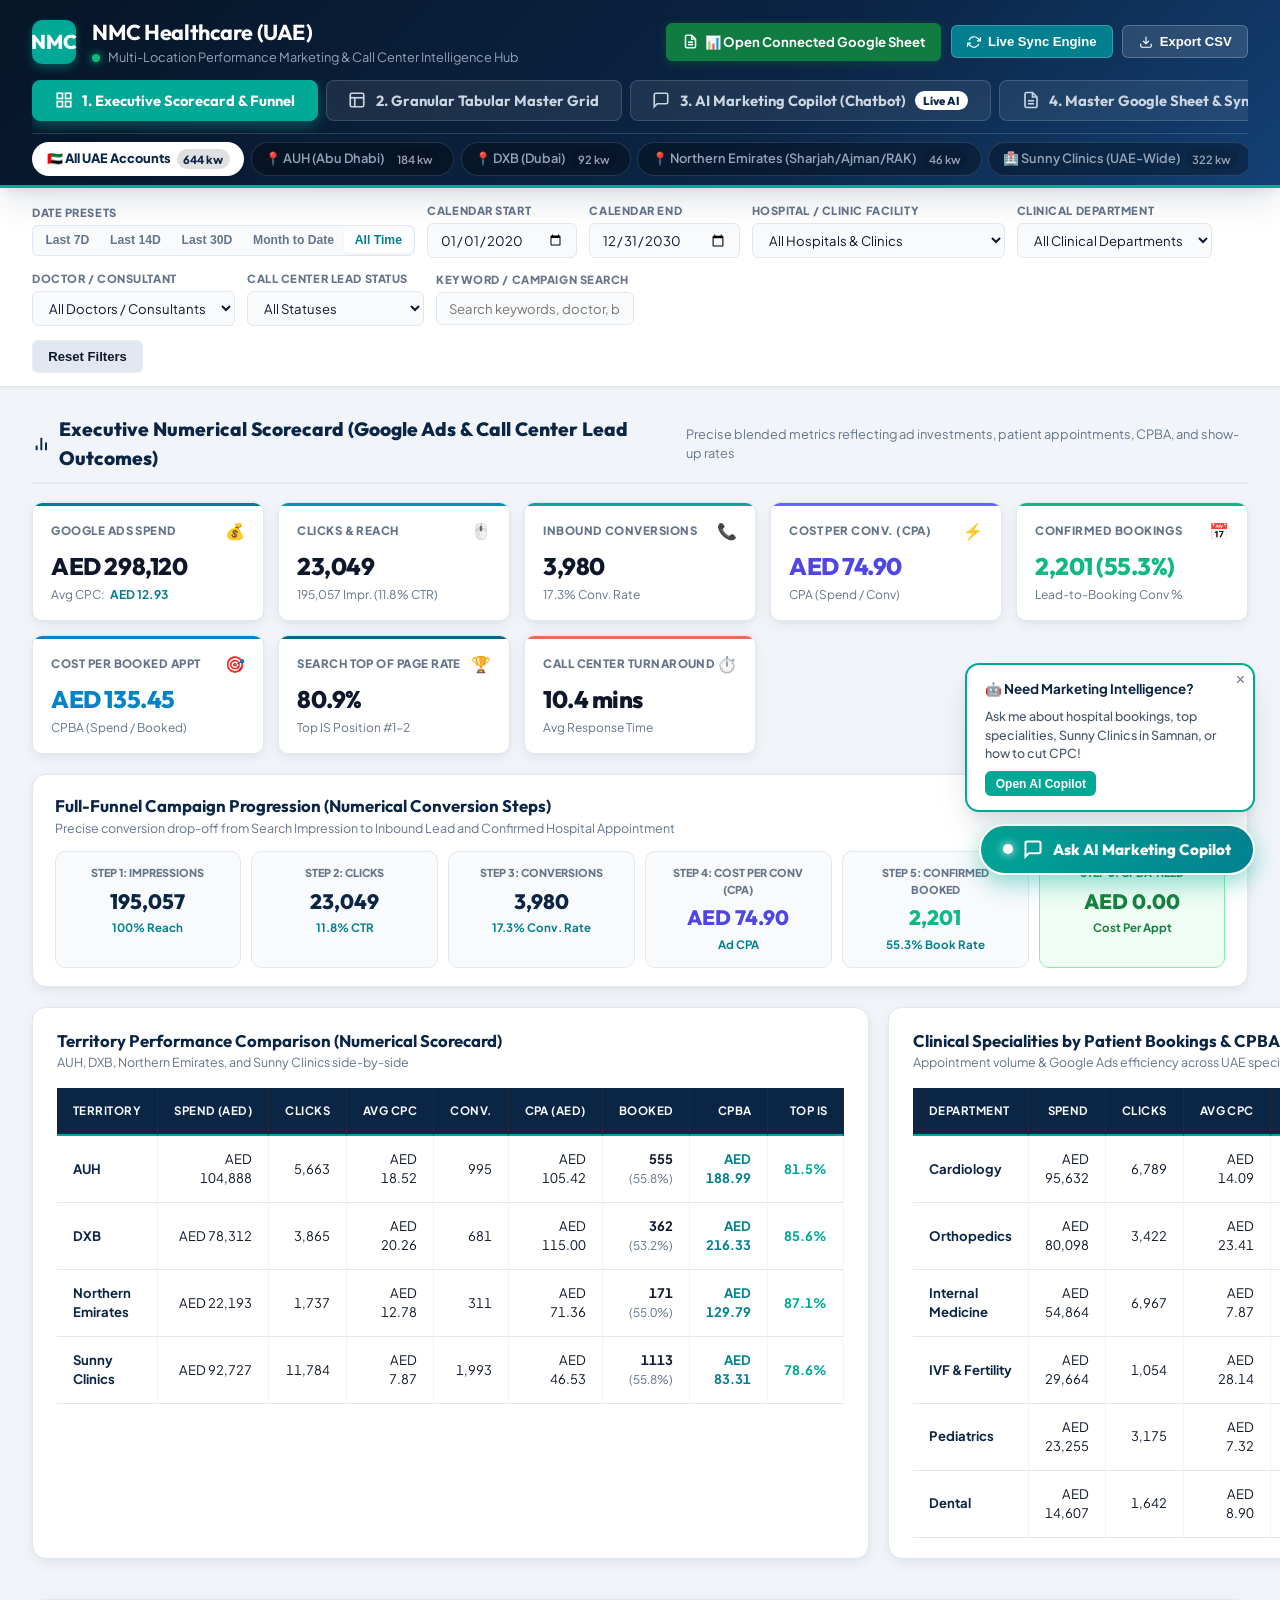
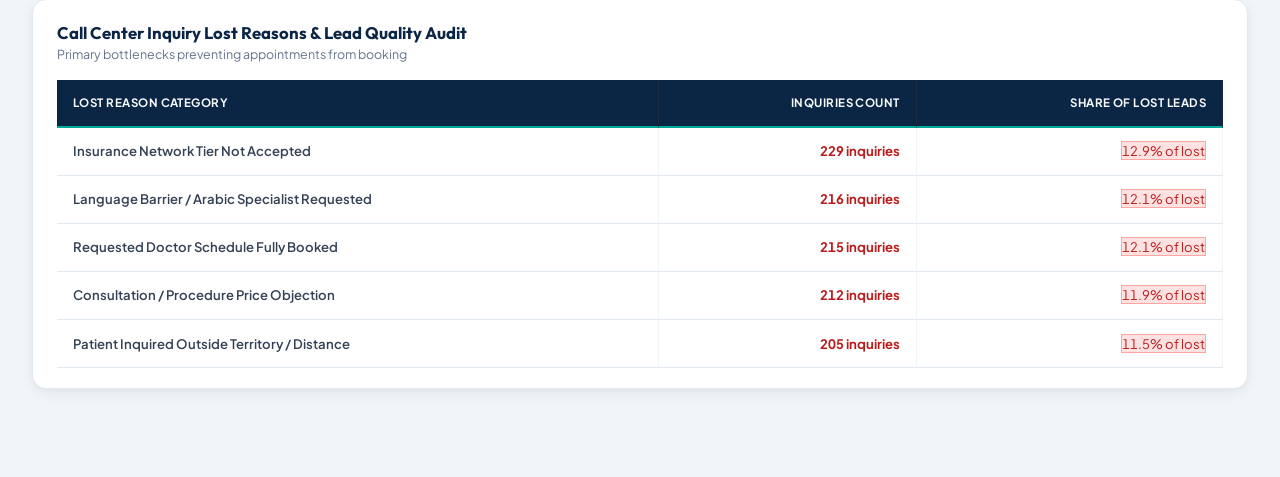
==== commit 053fc0ff: "Fix: Automated header metadata skipping and complete end-to-end real Google Sheet rendering verifica" ====
--- a/index.html
+++ b/index.html
@@ -2483,13 +2483,19 @@
       const booked = depLeads.filter(l => l.Status === 'Booked' || l.Status === 'Attended' || l.Status === 'Surgery Scheduled').length;
       const attended = depLeads.filter(l => l.Status === 'Attended' || l.Status === 'Surgery Scheduled').length;
       const surgeries = depLeads.filter(l => l.Status === 'Surgery Scheduled').length;
-      const spend = depMap[dep].spend;
+      const spend = depMap[dep].spend || 0;
+      const clicks = depMap[dep].clicks || 0;
+      const impr = depMap[dep].impr || 0;
+      const conv = depMap[dep].conversions || 0;
       const cpba = booked > 0 ? (spend / booked) : 0;
       const bookingRate = depLeads.length > 0 ? ((booked / depLeads.length) * 100) : 0;
 
       return {
         department: dep,
         totalSpend: spend,
+        totalClicks: clicks,
+        totalImpressions: impr,
+        totalConversions: conv,
         totalLeads: depLeads.length,
         totalBooked: booked,
         totalAttended: attended,
@@ -2499,7 +2505,7 @@
       };
     });
 
-    return results.sort((a, b) => b.totalBooked - a.totalBooked);
+    return results.sort((a, b) => b.totalSpend - a.totalSpend);
   },
 
   getCallCenterAnalysis(leads) {
@@ -3494,8 +3500,20 @@
 
   parseDelimitedText(text, delimiter = null) {
     if (!text || typeof text !== 'string') return [];
-    const lines = text.trim().split(/\r?\n/);
+    let lines = text.trim().split(/\r?\n/).filter(l => l.trim().length > 0);
     if (lines.length < 2) return [];
+
+    // Find true header line index (skip any leading markdown or HTTP metadata)
+    let headerIdx = 0;
+    for (let i = 0; i < Math.min(25, lines.length); i++) {
+      const line = lines[i];
+      if (/^["']?(Day|Date|ID|Campaign|Account|Status|Patient)/i.test(line) || line.includes('","') || (line.split(',').length >= 5) || (line.split('\t').length >= 5)) {
+        headerIdx = i;
+        break;
+      }
+    }
+
+    lines = lines.slice(headerIdx);
 
     if (!delimiter) {
       const header = lines[0];
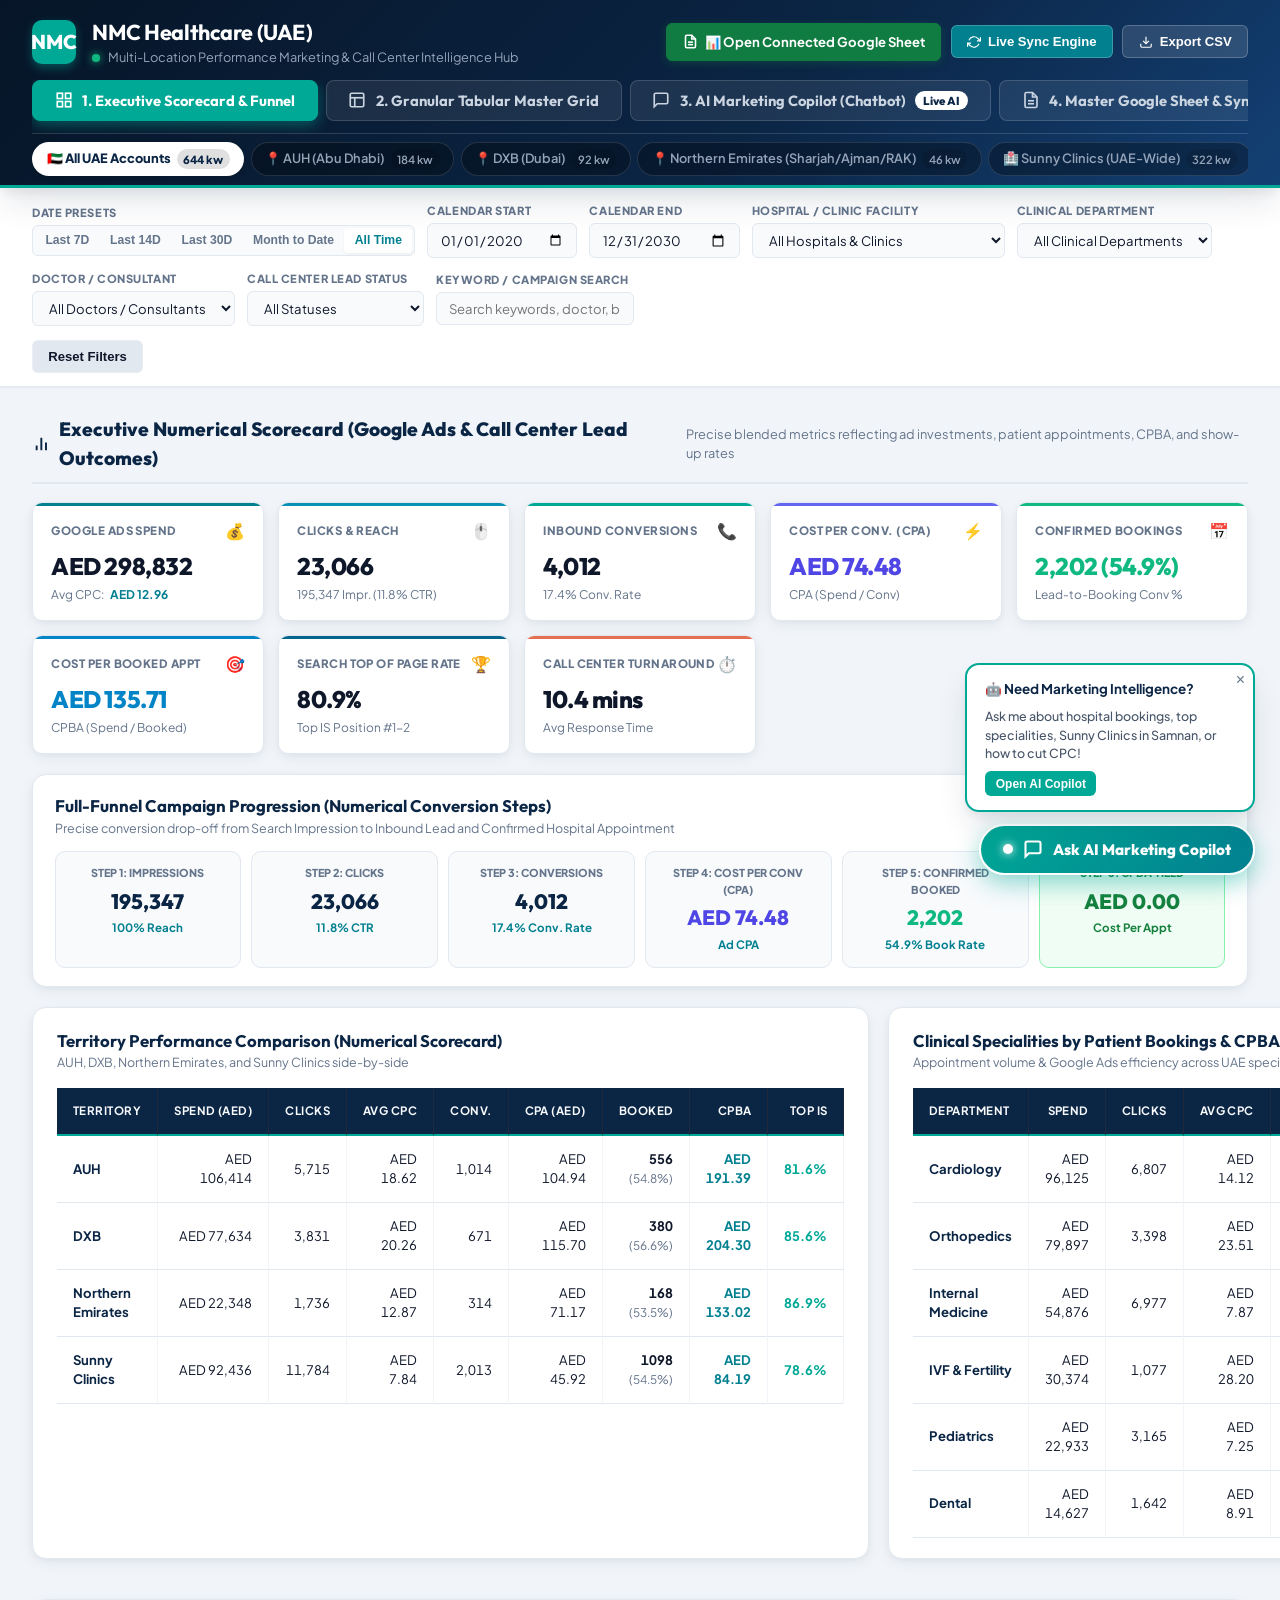
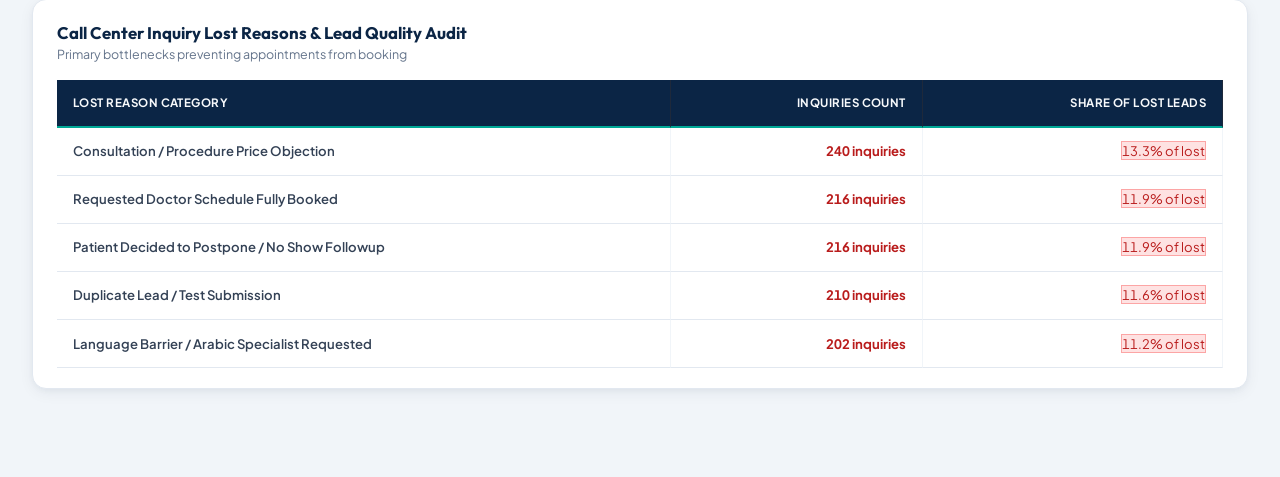
==== commit cf2a6f90: "Fix Google Sheet CSV parsing metrics" ====
--- a/index.html
+++ b/index.html
@@ -3691,6 +3691,12 @@
         cost = this.extractNum(row, 'Cost', 'Cost (AED)', 'Spend', 'Cost_AED', 'cost');
         conversions = this.extractNum(row, 'Conversions', 'Conv.', 'Conv', 'conversions');
         rawDay = this.extractStr(row, 'Day', 'Date', 'day', 'date');
+        
+        topIS = this.extractNum(row, 'Search impr. share', 'Search_Impr_Share', 'Search_Top_IS') || 75;
+        absTopIS = this.extractNum(row, 'Search abs. top IS', 'Search_Abs_Top_IS') || 45;
+        lostRank = this.extractNum(row, 'Search lost IS (rank)', 'Search_Lost_IS_Rank') || 10;
+        lostBudget = this.extractNum(row, 'Search lost IS (budget)', 'Search_Lost_IS_Budget') || 15;
+        phoneCalls = this.extractNum(row, 'Phone calls', 'Phone_Calls') || 0;
       }
 
       const parsed = NMC_PARSER.parseCampaign(campaignName, adAccountHint);
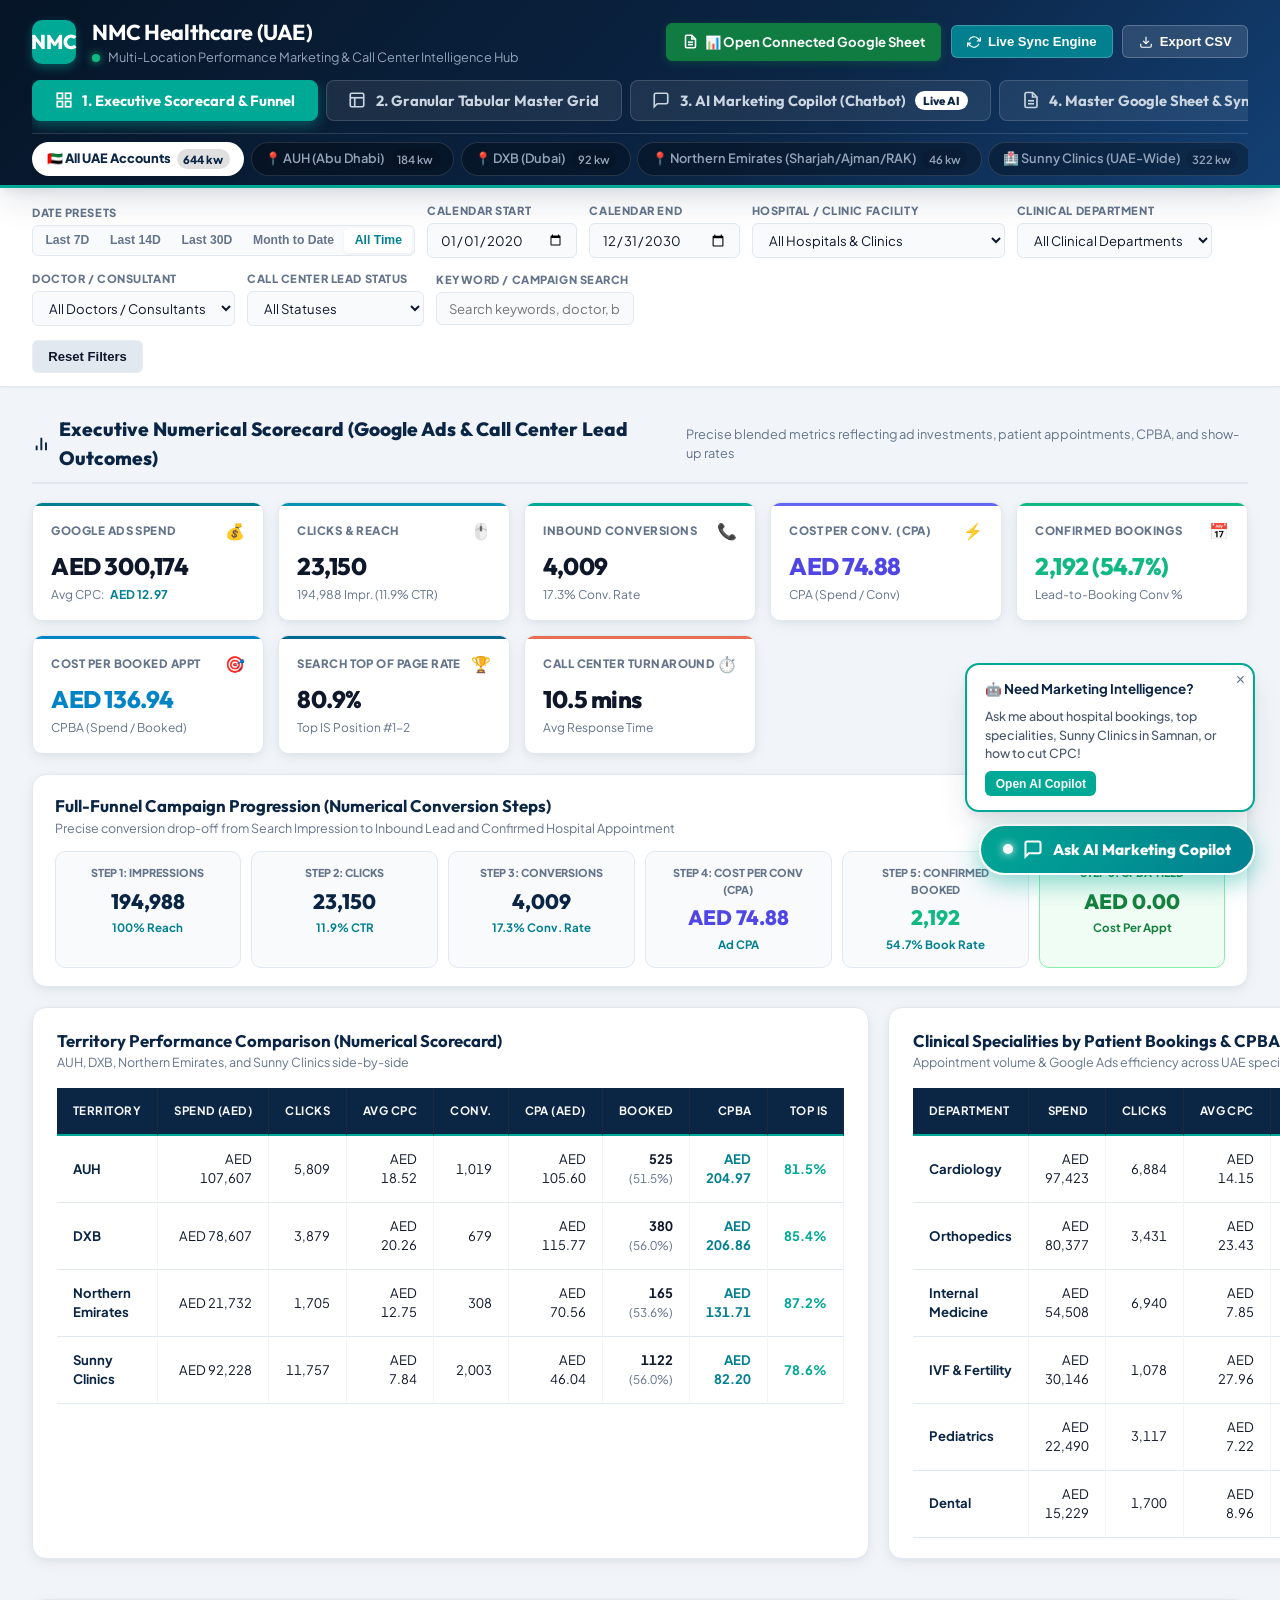
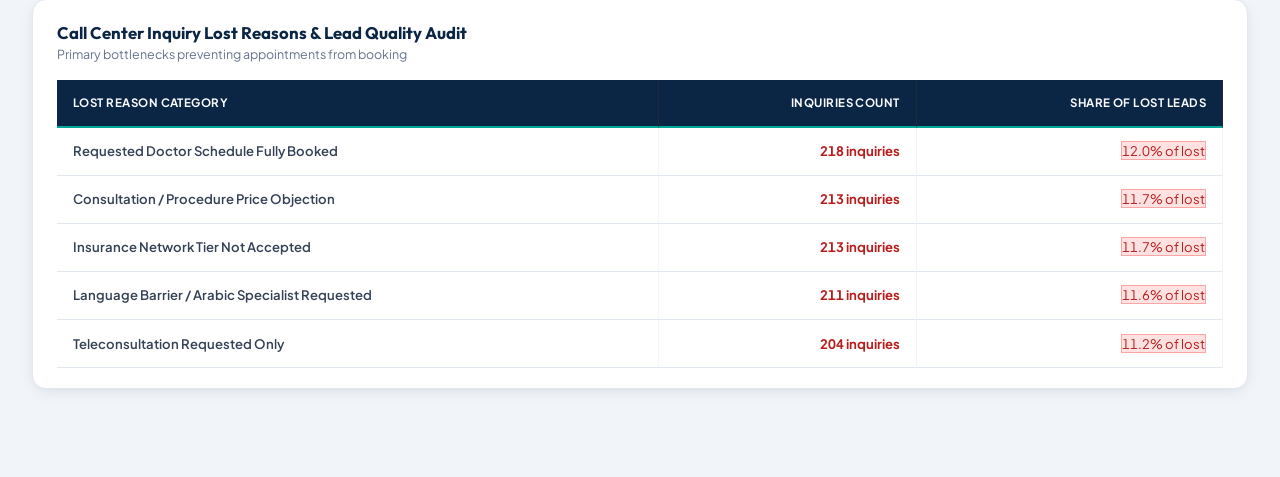
==== commit c2c6c21d: "Fix critical bugs: positional CSV parsing for clicks/impressions/cost, Sunny branch scoping, pending" ====
--- a/index.html
+++ b/index.html
@@ -2087,11 +2087,20 @@
   branches: [
     // Sunny Clinics
     { name: 'Sunny Medical Centre Samnan', region: 'Sunny Clinics', patterns: [/samnan/i, /center\s*samnan/i, /sunny\s*samnan/i] },
-    { name: 'Sunny Al Buhaira Medical Centre', region: 'Sunny Clinics', patterns: [/buhaira/i, /corniche\s*buhaira/i, /sunny\s*buhaira/i] },
+    { name: 'Sunny Al Buhaira Medical Centre', region: 'Sunny Clinics', patterns: [/buhaira/i, /buhariah/i, /corniche\s*buhaira/i, /sunny\s*buhaira/i] },
     { name: 'Sunny Al Yarmook Medical Centre', region: 'Sunny Clinics', patterns: [/yarmook/i, /sunny\s*yarmook/i] },
     { name: 'Sunny Medical Centre Shahba', region: 'Sunny Clinics', patterns: [/shahba/i, /sunny\s*shahba/i] },
     { name: 'Sunny Clinic Meena', region: 'Sunny Clinics', patterns: [/meena/i, /sunny\s*meena/i] },
     { name: 'Sunny Specialty Medical Centre', region: 'Sunny Clinics', patterns: [/sunny\s*specialty/i, /sunny\s*main/i, /sunny\s*center/i] },
+    { name: 'Sunny Sharqan Medical Centre', region: 'Sunny Clinics', patterns: [/sharqan/i, /sunny\s*sharqan/i] },
+    { name: 'Sunny Maysaloon Medical Centre', region: 'Sunny Clinics', patterns: [/maysaloon/i, /sunny\s*maysaloon/i] },
+    { name: 'Sunny Medical Centre Al Majaz', region: 'Sunny Clinics', patterns: [/al[_\-]?majaz/i, /majaz/i] },
+    { name: 'Sunny Medical Centre Safari Mall', region: 'Sunny Clinics', patterns: [/safari[_\-]?mall/i] },
+    { name: 'Sunny Medical Centre Al Quoz', region: 'Sunny Clinics', patterns: [/al[_\-]?quoz/i, /quoz/i] },
+    { name: 'Sunny Medical Centre Deira', region: 'Sunny Clinics', patterns: [/deira/i] },
+    { name: 'Sunny Medical Centre Rolla', region: 'Sunny Clinics', patterns: [/rolla/i] },
+    { name: 'Sunny Medical Centre Al Nahda', region: 'Sunny Clinics', patterns: [/al[_\s\-]*nahda/i, /nahda/i] },
+    { name: 'Sunny Medical Centre RAK', region: 'Sunny Clinics', patterns: [/\brak\b/i] },
 
     // Abu Dhabi
     { name: 'NMC Royal Hospital Khalifa City', region: 'AUH', patterns: [/nmc\s*royal\s*khalifa/i, /royal\s*khalifa/i, /khalifacity/i, /khalifa\s*city/i, /khalifa/i] },
@@ -2222,16 +2231,32 @@
       }
     }
 
-    // 3. Detect Branch
-    for (const b of this.branches) {
-      for (const pattern of b.patterns) {
-        if (pattern.test(raw)) {
-          detectedBranch = b.name;
-          if (!detectedRegion) detectedRegion = b.region;
-          break;
+    // 3. Detect Branch — scope by region to avoid cross-region mismatches
+    if (isSunny) {
+      // Only try Sunny branches
+      for (const b of this.branches) {
+        if (b.region !== 'Sunny Clinics') continue;
+        for (const pattern of b.patterns) {
+          if (pattern.test(raw)) {
+            detectedBranch = b.name;
+            break;
+          }
         }
+        if (detectedBranch) break;
       }
-      if (detectedBranch) break;
+    } else {
+      // Skip Sunny-only branches (they share location names with DXB/NE)
+      for (const b of this.branches) {
+        if (b.region === 'Sunny Clinics') continue;
+        for (const pattern of b.patterns) {
+          if (pattern.test(raw)) {
+            detectedBranch = b.name;
+            if (!detectedRegion) detectedRegion = b.region;
+            break;
+          }
+        }
+        if (detectedBranch) break;
+      }
     }
 
     // 4. Detect Region from campaign name if still unresolved
@@ -3687,7 +3712,7 @@
         adRelevance = this.extractStr(row, 'Ad relevance', 'Ad_Relevance') || 'Average';
         landingPageExp = this.extractStr(row, 'Landing page exp.', 'Landing_Page_Exp') || 'Average';
         impressions = this.extractNum(row, 'Impr.', 'Impressions', 'Impr', 'impressions');
-        clicks = this.extractNum(row, 'Clicks', 'Click', 'clicks');
+        clicks = this.extractNum(row, 'Clicks', 'Click', 'clicks', 'Interactions', 'interactions');
         cost = this.extractNum(row, 'Cost', 'Cost (AED)', 'Spend', 'Cost_AED', 'cost');
         conversions = this.extractNum(row, 'Conversions', 'Conv.', 'Conv', 'conversions');
         rawDay = this.extractStr(row, 'Day', 'Date', 'day', 'date');
@@ -3756,6 +3781,7 @@
       let status = 'Booked';
       if (rawStatus.includes('not booked')) status = 'Not Booked';
       else if (rawStatus.includes('not reachable') || rawStatus.includes('unreachable')) status = 'Not Reachable';
+      else if (rawStatus.includes('pending')) status = 'Pending';
       else if (rawStatus.includes('follow')) status = 'Follow Up';
       else if (rawStatus.includes('cancel')) status = 'Cancelled';
       else if (rawStatus.includes('surgery') || rawStatus.includes('procedure')) status = 'Surgery Scheduled';
@@ -3878,7 +3904,7 @@
     for (let i = 1; i < lines.length; i++) {
       if (!lines[i].trim()) continue;
       const cols = parseLine(lines[i]);
-      const obj = {};
+      const obj = { _rawValues: cols };
       headers.forEach((h, idx) => {
         obj[h] = cols[idx] !== undefined ? cols[idx] : '';
       });
